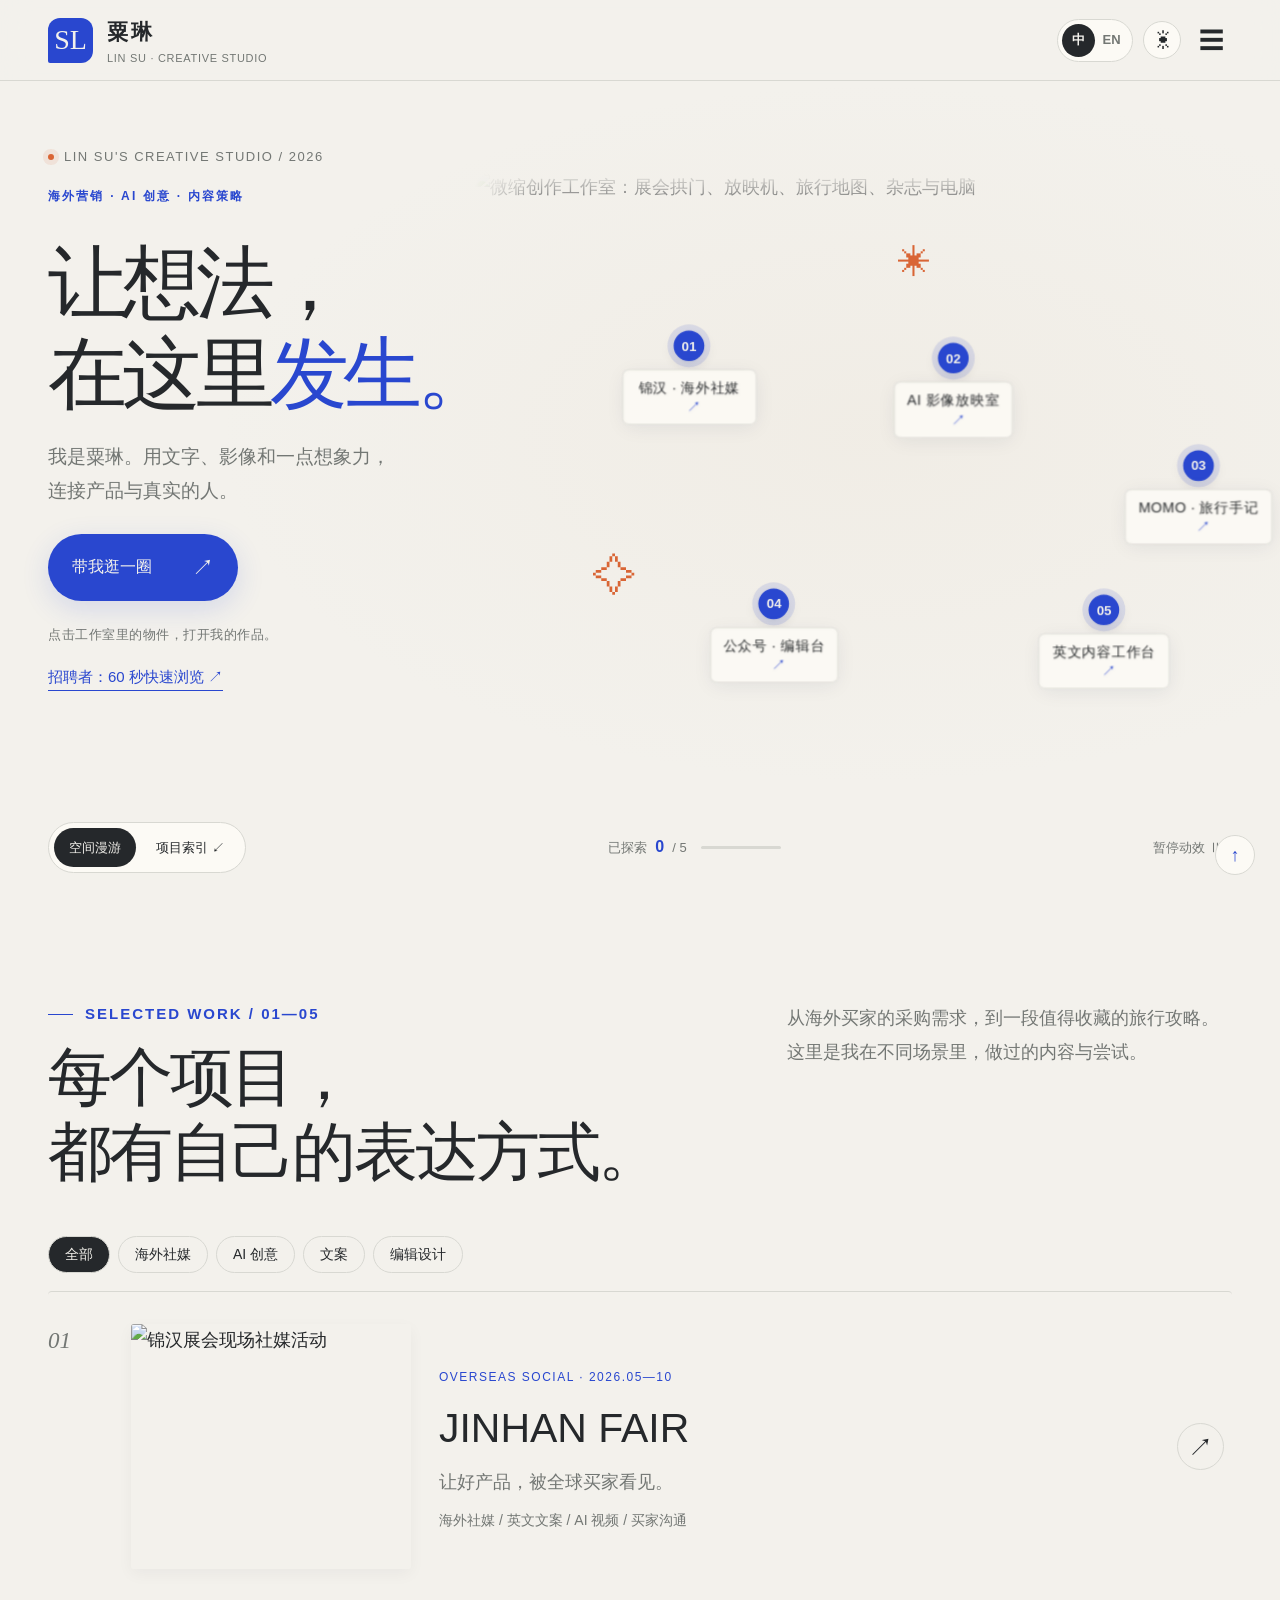
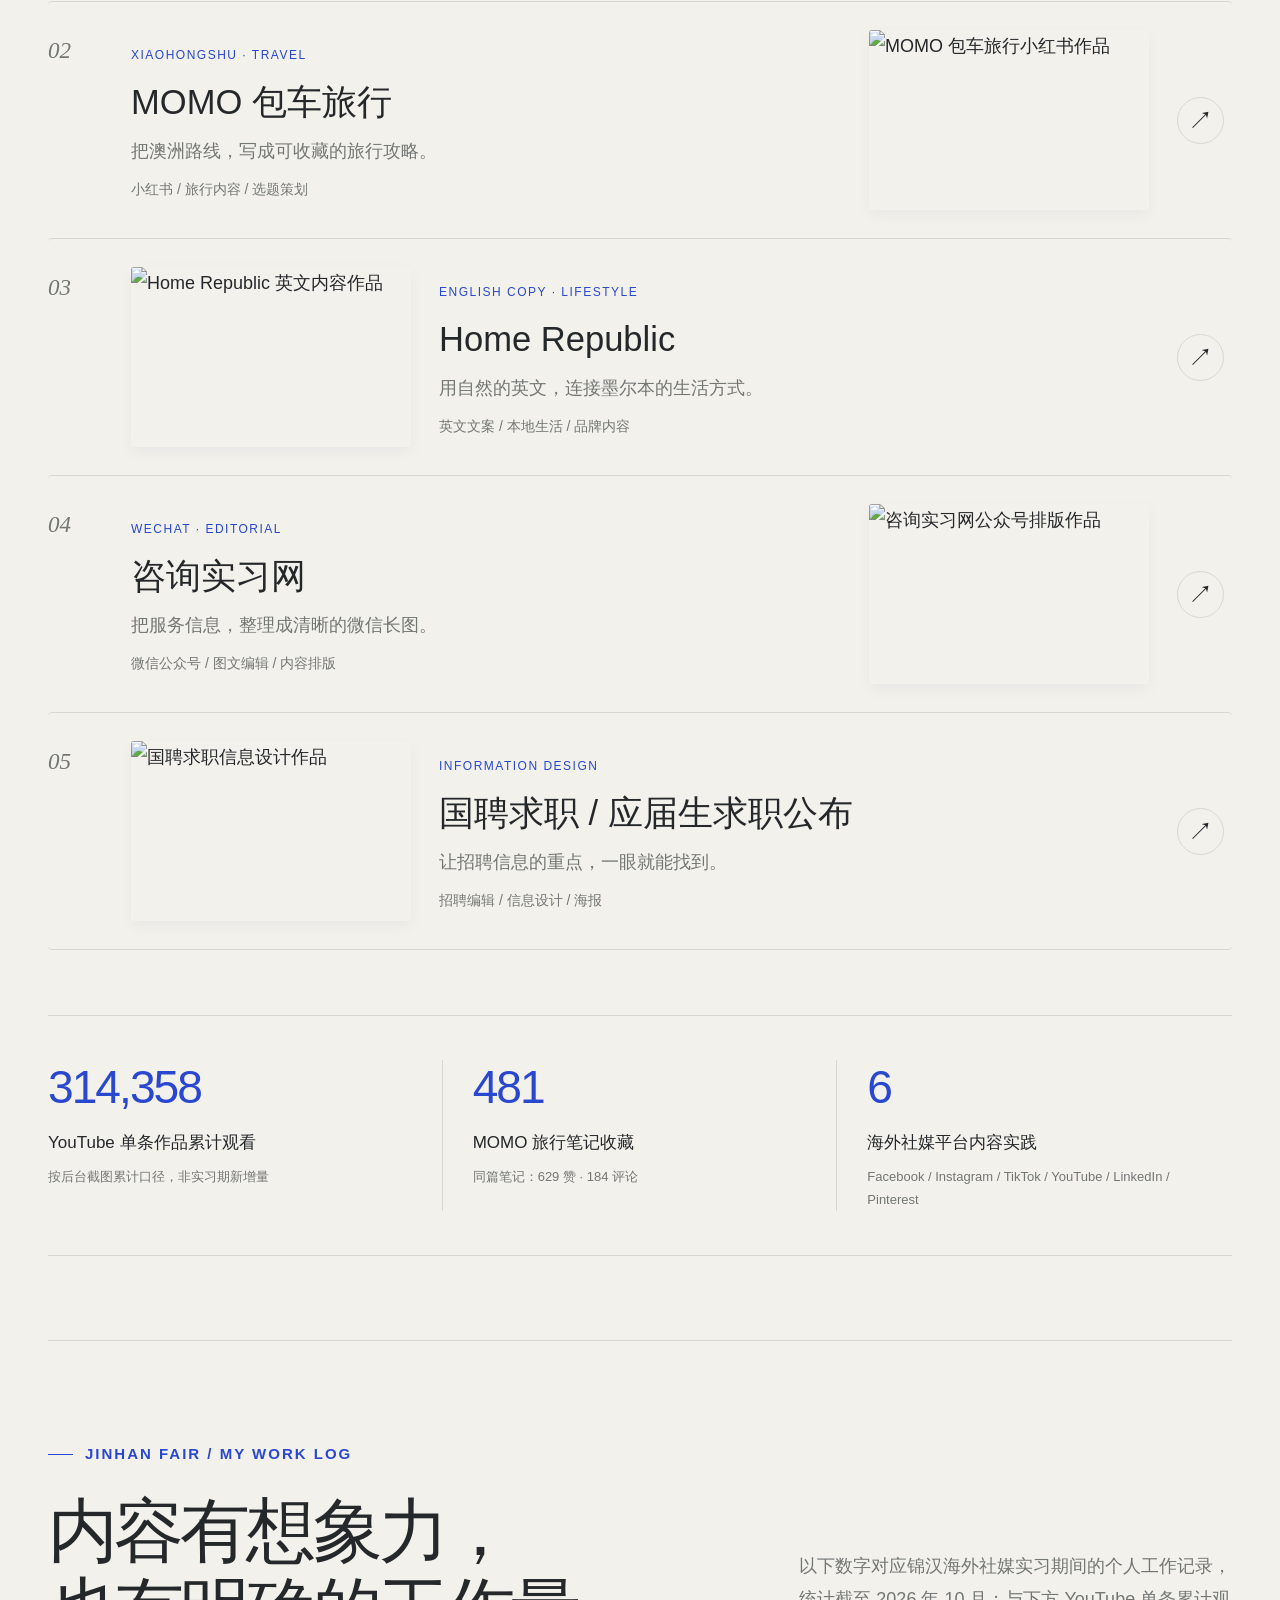
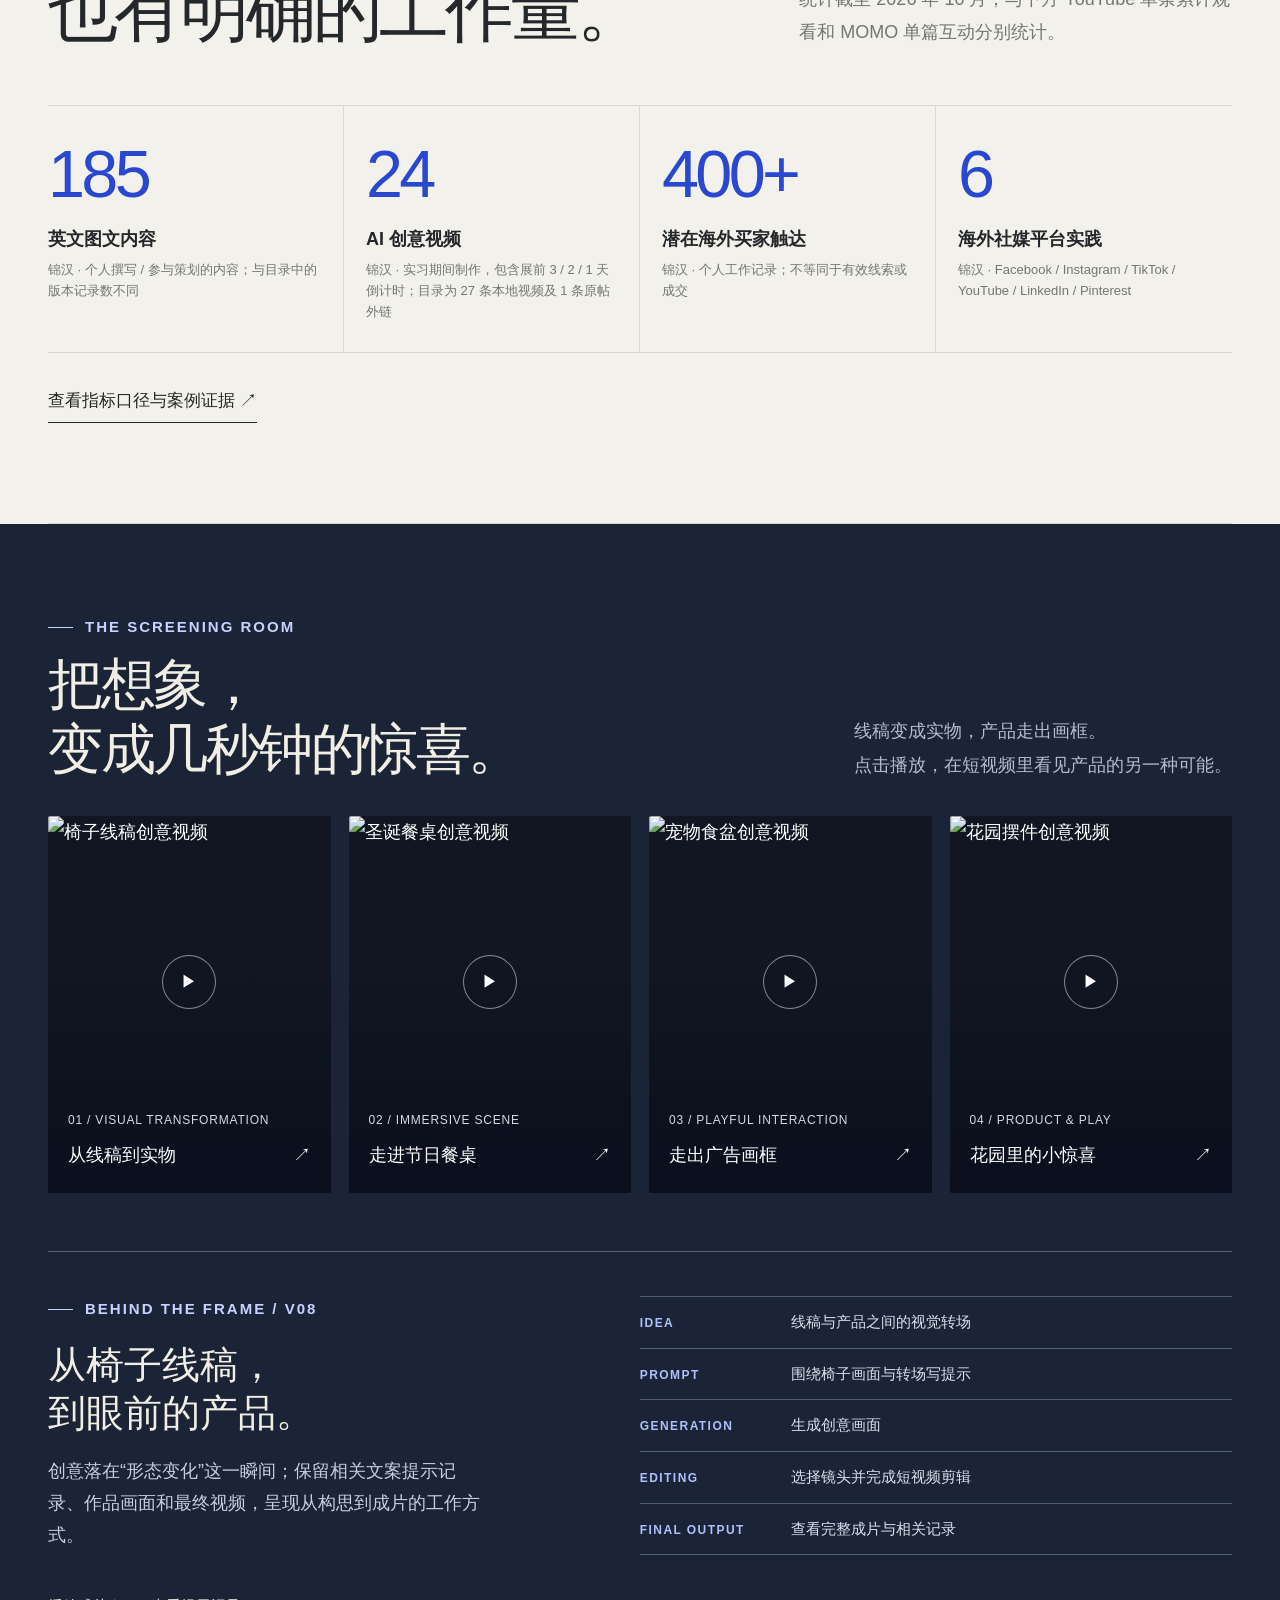
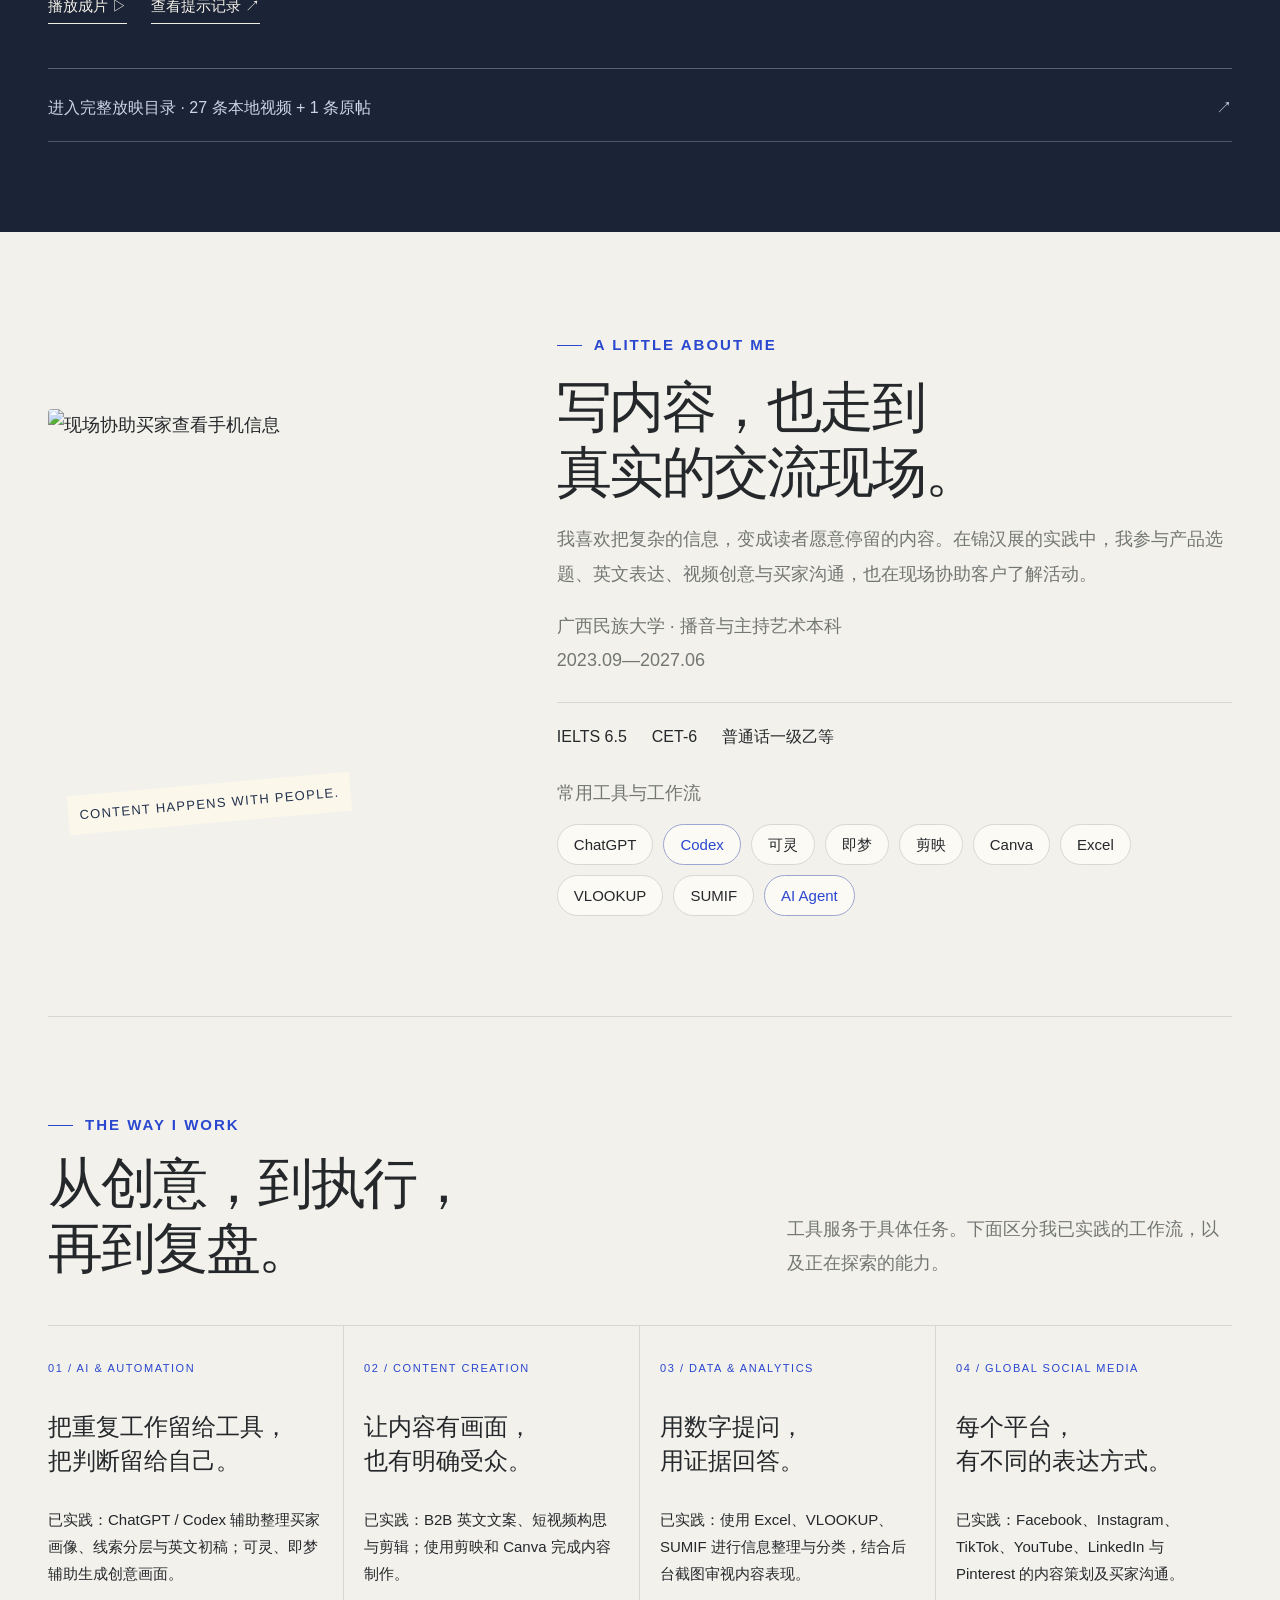
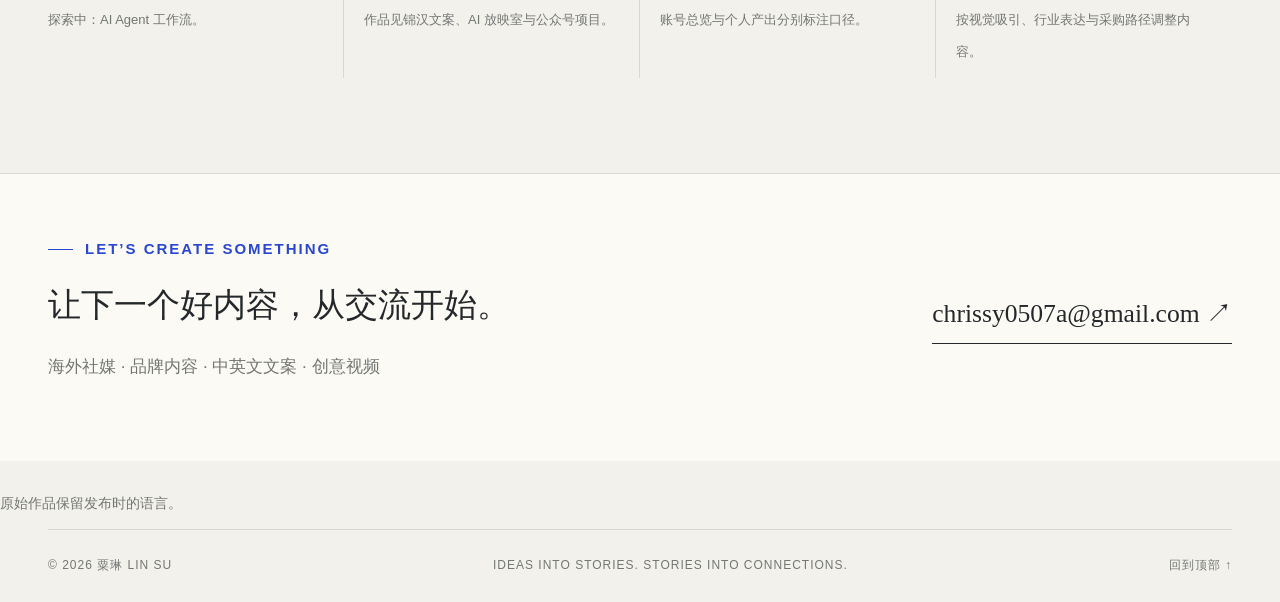
==== index.html @ 9eb9895c "Add files via upload" ====
<!doctype html><html lang="zh-CN"><head><meta charset="utf-8"><meta name="viewport" content="width=device-width,initial-scale=1"><meta name="theme-color" content="#2947cf"><meta name="description" content="粟琳的个人作品集：海外社媒运营、英文文案、AI创意视频、买家沟通与品牌内容。"><title>粟琳的创作工作室 · 粟琳 LIN SU</title><link rel="icon" href="favicon.svg"><script>try{document.documentElement.dataset.theme=localStorage.getItem("lin-studio-theme")||"day"}catch(e){}try{const q=new URLSearchParams(location.search).get("lang");document.documentElement.lang=q?(q==="en"?"en":"zh-CN"):(localStorage.getItem("lin-studio-language")||"zh-CN")}catch(e){}</script><link rel="stylesheet" href="styles.css"><link rel="stylesheet" href="studio.css"><script src="data.js" defer></script><script src="i18n-data.js" defer></script><script src="i18n.js" defer></script><script src="app.js" defer></script><script src="studio.js" defer></script><script src="enhancements.js" defer></script><link rel="stylesheet" href="enhancements.css"><link rel="stylesheet" href="v2.css"><script src="v2.js" defer></script></head><body id="top" class="page-index"><a class="skip-link" href="#main">跳到主要内容</a><header class="nav"><div class="wrap nav-inner"><a class="brand" href="index.html" aria-label="粟琳，返回首页"><span class="monogram">SL</span><span><strong>粟琳</strong><small>LIN SU · CREATIVE STUDIO</small></span></a><nav class="nav-links" id="navigation" aria-label="主要导航"><a href="index.html#work">精选项目</a><a href="jinhan.html">锦汉案例</a><a href="projects.html">更多作品</a><a href="archive.html">作品目录</a><a class="nav-recruiter" href="recruiters.html">HR 快速浏览 ↗</a><a href="recruiters.html#resume">简历 ↓</a><a class="nav-cta" href="index.html#contact">联系 ↗</a></nav><div class="nav-actions"><div class="language-switch" role="group" aria-label="语言选择"><button type="button" data-lang="zh-CN" data-language-control aria-label="中文" aria-pressed="true">中</button><button type="button" data-lang="en" data-language-control aria-label="English" aria-pressed="false">EN</button></div><button class="theme-toggle" type="button" aria-label="切换为夜间工作室" aria-pressed="false"><span aria-hidden="true">☀</span></button><button class="menu-button" type="button" aria-label="打开导航" aria-controls="navigation" aria-expanded="false">☰</button></div></div></header><div class="reading-progress" aria-hidden="true"></div><main id="main"><section class="studio-landing" aria-label="粟琳的内容创作工作室">
  <div class="studio-heading"><p class="studio-kicker"><span class="status-dot"></span> LIN SU'S CREATIVE STUDIO / 2026</p><p class="studio-role">海外营销 · AI 创意 · 内容策略</p><h1>让想法，<br>在这里<span>发生。</span></h1><p class="studio-intro">我是粟琳。用文字、影像和一点想象力，<br>连接产品与真实的人。</p><button class="studio-tour" data-project="jinhan">带我逛一圈 <span aria-hidden="true">↗</span></button><span class="tiny-note">点击工作室里的物件，打开我的作品。</span><a class="hero-recruiter-link" href="recruiters.html">招聘者：60 秒快速浏览 ↗</a></div>
  <div class="studio-atmosphere" aria-hidden="true"><span class="orbit orbit-one"></span><span class="orbit orbit-two"></span><span class="light-grain grain-a"></span><span class="light-grain grain-b"></span><span class="light-grain grain-c"></span></div><div class="scene-perspective"><div class="studio-scene" id="studio-scene"><img class="scene-image scene-day" src="assets/studio/creative-studio.png" alt="微缩创作工作室：展会拱门、放映机、旅行地图、杂志与电脑" fetchpriority="high"><img class="scene-image scene-night" src="assets/studio/creative-studio-night.png" alt="月光下亮起灯光的创作工作室" loading="eager">
    <button class="scene-point point-jinhan" data-project="jinhan" aria-label="探索锦汉海外社媒运营项目"><span class="scene-pin">01</span><span class="scene-label">锦汉 · 海外社媒<small>B2B 内容 / 买家沟通</small> <i>↗</i></span></button>
    <button class="scene-point point-motion" data-project="motion" aria-label="探索 AI 视频作品"><span class="scene-pin">02</span><span class="scene-label">AI 影像放映室<small>AI 创意 / 短视频</small> <i>↗</i></span></button>
    <button class="scene-point point-momo" data-project="momo" aria-label="探索 MOMO 小红书旅行项目"><span class="scene-pin">03</span><span class="scene-label">MOMO · 旅行手记<small>小红书 / 旅行内容</small> <i>↗</i></span></button>
    <button class="scene-point point-editorial" data-project="editorial" aria-label="探索公众号与海报作品"><span class="scene-pin">04</span><span class="scene-label">公众号 · 编辑台<small>公众号 / 信息设计</small> <i>↗</i></span></button>
    <button class="scene-point point-home" data-project="home" aria-label="探索 Home Republic 英文内容"><span class="scene-pin">05</span><span class="scene-label">英文内容工作台<small>英文文案 / 生活方式</small> <i>↗</i></span></button>
    <span class="scene-spark spark-a" aria-hidden="true">✳</span><span class="scene-spark spark-b" aria-hidden="true">✧</span>
  </div></div>
  <div class="studio-bottom"><div class="studio-view"><span class="view-active">空间漫游</span><a href="#work">项目索引 ↙</a></div><span class="scene-hint exploration"><span>已探索</span> <b id="explored-count">0</b> / 5 <span class="exploration-meter" aria-hidden="true"></span></span><button class="motion-toggle" aria-pressed="false">暂停动效 Ⅱ</button></div>
</section>
<section class="studio-index wrap section" id="work"><div class="section-head"><div><div class="eyebrow">SELECTED WORK / 01—05</div><h2>每个项目，<br>都有自己的表达方式。</h2></div><p>从海外买家的采购需求，到一段值得收藏的旅行攻略。这里是我在不同场景里，做过的内容与尝试。</p></div>
<div class="work-filters" role="group" aria-label="筛选精选项目">
  <button type="button" data-work-filter="all" aria-pressed="true">全部</button>
  <button type="button" data-work-filter="social">海外社媒</button>
  <button type="button" data-work-filter="creative">AI 创意</button>
  <button type="button" data-work-filter="copywriting">文案</button>
  <button type="button" data-work-filter="editorial">编辑设计</button>
</div><p class="work-filter-status sr-only" aria-live="polite"></p>
  <a class="work-row" data-categories="social creative copywriting" href="jinhan.html"><span class="work-no">01</span><img src="assets/images/field-03.png" alt="锦汉展会现场社媒活动" loading="lazy"><div><span class="work-type">OVERSEAS SOCIAL · 2026.05—10</span><h3>JINHAN FAIR</h3><p>让好产品，被全球买家看见。</p><small>海外社媒 / 英文文案 / AI 视频 / 买家沟通</small></div><span class="work-arrow" aria-hidden="true">↗</span></a>
  <a class="work-row" data-categories="social copywriting" href="projects.html#momo"><span class="work-no">02</span><img src="assets/images/page18_img01.jpeg" alt="MOMO 包车旅行小红书作品" loading="lazy"><div><span class="work-type">XIAOHONGSHU · TRAVEL</span><h3>MOMO 包车旅行</h3><p>把澳洲路线，写成可收藏的旅行攻略。</p><small>小红书 / 旅行内容 / 选题策划</small></div><span class="work-arrow" aria-hidden="true">↗</span></a>
  <a class="work-row" data-categories="social copywriting" href="projects.html#home"><span class="work-no">03</span><img src="assets/images/page20_img01.jpeg" alt="Home Republic 英文内容作品" loading="lazy"><div><span class="work-type">ENGLISH COPY · LIFESTYLE</span><h3>Home Republic</h3><p>用自然的英文，连接墨尔本的生活方式。</p><small>英文文案 / 本地生活 / 品牌内容</small></div><span class="work-arrow" aria-hidden="true">↗</span></a>
  <a class="work-row" data-categories="editorial copywriting" href="projects.html#consult"><span class="work-no">04</span><img src="assets/images/page22_img01.jpeg" alt="咨询实习网公众号排版作品" loading="lazy"><div><span class="work-type">WECHAT · EDITORIAL</span><h3>咨询实习网</h3><p>把服务信息，整理成清晰的微信长图。</p><small>微信公众号 / 图文编辑 / 内容排版</small></div><span class="work-arrow" aria-hidden="true">↗</span></a>
  <a class="work-row" data-categories="editorial" href="projects.html#career"><span class="work-no">05</span><img src="assets/images/page24_img03.jpeg" alt="国聘求职信息设计作品" loading="lazy"><div><span class="work-type">INFORMATION DESIGN</span><h3>国聘求职 / 应届生求职公布</h3><p>让招聘信息的重点，一眼就能找到。</p><small>招聘编辑 / 信息设计 / 海报</small></div><span class="work-arrow" aria-hidden="true">↗</span></a>
  <div class="home-numbers"><div><b>314,358</b><span>YouTube 单条作品累计观看</span><small>按后台截图累计口径，非实习期新增量</small></div><div><b>481</b><span>MOMO 旅行笔记收藏</span><small>同篇笔记：629 赞 · 184 评论</small></div><div><b>6</b><span>海外社媒平台内容实践</span><small>Facebook / Instagram / TikTok / YouTube / LinkedIn / Pinterest</small></div></div>
</section>
<section class="outcomes wrap section" aria-labelledby="outcomes-title">
  <div class="eyebrow">JINHAN FAIR / MY WORK LOG</div>
  <div class="outcomes-heading"><h2 id="outcomes-title">内容有想象力，<br>也有明确的工作量。</h2><p>以下数字对应锦汉海外社媒实习期间的个人工作记录，统计截至 2026 年 10 月；与下方 YouTube 单条累计观看和 MOMO 单篇互动分别统计。</p></div>
  <div class="outcome-list">
    <div><strong data-count="185">185</strong><span>英文图文内容</span><small>锦汉 · 个人撰写 / 参与策划的内容；与目录中的版本记录数不同</small></div>
    <div><strong data-count="24">24</strong><span>AI 创意视频</span><small>锦汉 · 实习期间制作，包含展前 3 / 2 / 1 天倒计时；目录为 27 条本地视频及 1 条原帖外链</small></div>
    <div><strong data-count="400" data-suffix="+">400+</strong><span>潜在海外买家触达</span><small>锦汉 · 个人工作记录；不等同于有效线索或成交</small></div>
    <div><strong data-count="6">6</strong><span>海外社媒平台实践</span><small>锦汉 · Facebook / Instagram / TikTok / YouTube / LinkedIn / Pinterest</small></div>
  </div><a class="text-link" href="jinhan.html#impact">查看指标口径与案例证据 ↗</a>
</section>
<section class="film-room section"><div class="wrap"><div class="section-head"><div><div class="eyebrow">THE SCREENING ROOM</div><h2>把想象，<br>变成几秒钟的惊喜。</h2></div><p>线稿变成实物，产品走出画框。<br>点击播放，在短视频里看见产品的另一种可能。</p></div><div class="film-strip">
  <button class="film-cell" data-video="v08" aria-label="播放：从椅子线稿到产品实物"><img src="assets/posters/v08.jpg" alt="椅子线稿创意视频" loading="lazy"><span class="film-play">▶</span><span class="film-caption"><small>01 / VISUAL TRANSFORMATION</small>从线稿到实物 <i>↗</i></span></button>
  <button class="film-cell" data-video="v06" aria-label="播放：圣诞餐桌沉浸式节日布置"><img src="assets/posters/v06.jpg" alt="圣诞餐桌创意视频" loading="lazy"><span class="film-play">▶</span><span class="film-caption"><small>02 / IMMERSIVE SCENE</small>走进节日餐桌 <i>↗</i></span></button>
  <button class="film-cell" data-video="v09" aria-label="播放：宠物食盆走出广告画框"><img src="assets/posters/v09.jpg" alt="宠物食盆创意视频" loading="lazy"><span class="film-play">▶</span><span class="film-caption"><small>03 / PLAYFUL INTERACTION</small>走出广告画框 <i>↗</i></span></button>
  <button class="film-cell" data-video="v07" aria-label="播放：花园摆件创意"><img src="assets/posters/v07.jpg" alt="花园摆件创意视频" loading="lazy"><span class="film-play">▶</span><span class="film-caption"><small>04 / PRODUCT & PLAY</small>花园里的小惊喜 <i>↗</i></span></button>
  </div><div class="film-process">
  <div><span class="eyebrow">BEHIND THE FRAME / V08</span><h3>从椅子线稿，<br>到眼前的产品。</h3><p>创意落在“形态变化”这一瞬间；保留相关文案提示记录、作品画面和最终视频，呈现从构思到成片的工作方式。</p></div>
  <ol><li><b>IDEA</b><span>线稿与产品之间的视觉转场</span></li><li><b>PROMPT</b><span>围绕椅子画面与转场写提示</span></li><li><b>GENERATION</b><span>生成创意画面</span></li><li><b>EDITING</b><span>选择镜头并完成短视频剪辑</span></li><li><b>FINAL OUTPUT</b><span>查看完整成片与相关记录</span></li></ol>
  <div class="film-process-links"><button type="button" data-video="v08">播放成片 ▷</button><a href="archive.html?tab=prompt">查看提示记录 ↗</a></div>
</div><a class="film-all" href="archive.html?tab=videos">进入完整放映目录 · 27 条本地视频 + 1 条原帖 <span>↗</span></a></div></section>
<section class="section wrap studio-about"><div class="about-grid"><div class="about-photo"><img src="assets/images/field-02.png" alt="现场协助买家查看手机信息" loading="lazy"><span class="photo-note">CONTENT HAPPENS WITH PEOPLE.</span></div><div class="about-copy"><div class="eyebrow">A LITTLE ABOUT ME</div><h2>写内容，也走到<br>真实的交流现场。</h2><p>我喜欢把复杂的信息，变成读者愿意停留的内容。在锦汉展的实践中，我参与产品选题、英文表达、视频创意与买家沟通，也在现场协助客户了解活动。</p><p>广西民族大学 · 播音与主持艺术本科<br>2023.09—2027.06</p><div class="about-meta"><span>IELTS 6.5</span><span>CET-6</span><span>普通话一级乙等</span></div><div class="toolkit"><p class="note">常用工具与工作流</p><div class="tool-chips"><span>ChatGPT</span><span>Codex</span><span>可灵</span><span>即梦</span><span>剪映</span><span>Canva</span><span>Excel</span><span>VLOOKUP</span><span>SUMIF</span><span>AI Agent</span></div></div></div></div></section>
<section class="skills-editorial wrap section" id="skills" aria-labelledby="skills-title">
  <div class="section-head"><div><div class="eyebrow">THE WAY I WORK</div><h2 id="skills-title">从创意，到执行，<br>再到复盘。</h2></div><p>工具服务于具体任务。下面区分我已实践的工作流，以及正在探索的能力。</p></div>
  <div class="skill-modules">
    <article><span>01 / AI & AUTOMATION</span><h3>把重复工作留给工具，<br>把判断留给自己。</h3><p>已实践：ChatGPT / Codex 辅助整理买家画像、线索分层与英文初稿；可灵、即梦辅助生成创意画面。</p><small>探索中：AI Agent 工作流。</small></article>
    <article><span>02 / CONTENT CREATION</span><h3>让内容有画面，<br>也有明确受众。</h3><p>已实践：B2B 英文文案、短视频构思与剪辑；使用剪映和 Canva 完成内容制作。</p><small>作品见锦汉文案、AI 放映室与公众号项目。</small></article>
    <article><span>03 / DATA & ANALYTICS</span><h3>用数字提问，<br>用证据回答。</h3><p>已实践：使用 Excel、VLOOKUP、SUMIF 进行信息整理与分类，结合后台截图审视内容表现。</p><small>账号总览与个人产出分别标注口径。</small></article>
    <article><span>04 / GLOBAL SOCIAL MEDIA</span><h3>每个平台，<br>有不同的表达方式。</h3><p>已实践：Facebook、Instagram、TikTok、YouTube、LinkedIn 与 Pinterest 的内容策划及买家沟通。</p><small>按视觉吸引、行业表达与采购路径调整内容。</small></article>
  </div>
</section>
<dialog class="project-drawer" id="project-drawer" aria-labelledby="drawer-title"><div class="drawer-top"><span id="drawer-number">01 / 05</span><span>INSIDE THE STUDIO</span><button id="close-drawer" aria-label="关闭项目预览">×</button></div><div id="drawer-content"></div><div class="drawer-nav"><button id="previous-project" aria-label="上一个项目">←</button><span>继续探索工作室</span><button id="next-project" aria-label="下一个项目">→</button></div></dialog>
</main><section class="contact" id="contact"><div class="wrap contact-inner"><div><div class="eyebrow">LET’S CREATE SOMETHING</div><h2>让下一个好内容，从交流开始。</h2><p>海外社媒 · 品牌内容 · 中英文文案 · 创意视频</p></div><a class="mail" href="mailto:chrissy0507a@gmail.com">chrissy0507a@gmail.com ↗</a></div></section><p class="wrap original-note note">原始作品保留发布时的语言。</p><footer class="wrap footer"><span>© 2026 粟琳 LIN SU</span><span>IDEAS INTO STORIES. STORIES INTO CONNECTIONS.</span><a href="#top">回到顶部 ↑</a></footer><a class="back-top" href="#top" aria-label="回到顶部">↑</a><dialog class="modal" id="media-modal" aria-labelledby="modal-title"><div class="modal-top"><span id="modal-title"></span><button class="close-modal" id="close-modal" aria-label="关闭预览">×</button></div><div class="modal-body" id="modal-body"></div><div class="modal-foot" id="modal-foot"></div></dialog></body></html>
---- styles.css ----
@charset "UTF-8";
:root{--paper:#f4f2e9;--cream:#faf9f3;--ink:#163d34;--muted:#68756d;--line:#cdd3c5;--lime:#d4df9d;--sans:Arial,"PingFang SC","Microsoft YaHei",sans-serif;--serif:Georgia,"Songti SC","SimSun",serif}*{box-sizing:border-box}html{scroll-behavior:smooth;scroll-padding-top:100px}body{margin:0;background:var(--paper);color:var(--ink);font:19px/1.75 var(--sans);-webkit-font-smoothing:antialiased}a{color:inherit;text-decoration:none}button,input,select{font:inherit}button{cursor:pointer;color:inherit}img,video{display:block;max-width:100%}img{height:auto}a:focus-visible,button:focus-visible,input:focus-visible,select:focus-visible{outline:3px solid #b77d32;outline-offset:4px}::selection{background:var(--lime)}.wrap{width:min(1240px,calc(100% - 96px));margin:auto}.skip-link{position:fixed;top:-70px;left:20px;z-index:100;background:var(--ink);color:white;padding:10px}.skip-link:focus{top:8px}.sr-only{position:absolute;width:1px;height:1px;overflow:hidden;clip:rect(0,0,0,0)}
.nav{position:sticky;top:0;z-index:30;background:#f4f2e9f5;backdrop-filter:blur(15px);border-bottom:1px solid var(--line)}.nav-inner{height:84px;display:flex;justify-content:space-between;align-items:center;gap:25px}.brand{display:flex;gap:14px;align-items:center}.monogram{font:italic 28px var(--serif);border:1px solid var(--ink);width:45px;height:45px;border-radius:50%;display:grid;place-items:center}.brand strong{font-size:21px;letter-spacing:3px}.brand small{display:block;font:14px/1.6 var(--sans);letter-spacing:2.5px;color:var(--muted)}.nav-links{display:flex;gap:30px;font-size:17px;align-items:center}.nav-links a{position:relative;padding:12px 0}.nav-links a:hover:after,.nav-links a[aria-current=page]:after{content:"";position:absolute;bottom:5px;left:0;right:0;height:2px;background:var(--ink)}.nav-links .nav-cta{border:1px solid var(--ink);border-radius:40px;padding:9px 19px}.menu-button{display:none;background:none;border:0;font-size:25px;padding:8px}.eyebrow{font-size:15px;letter-spacing:2.8px;font-weight:600;text-transform:uppercase;display:flex;align-items:center;gap:12px}.eyebrow:before{content:"";display:inline-block;width:25px;height:1px;background:currentColor}
.hero{padding:72px 0 66px;display:grid;grid-template-columns:1.05fr 1fr;gap:55px;align-items:center}.hero h1{font-size:clamp(44px,4.7vw,72px);line-height:1.22;letter-spacing:-2px;font-weight:500;margin:29px 0 25px}.hero h1 em{font-family:var(--serif);font-weight:400}.hero .intro{font-size:19px;color:var(--muted);max-width:460px;line-height:1.95}.buttons{display:flex;gap:12px;flex-wrap:wrap;margin-top:30px}.button{display:inline-flex;gap:30px;align-items:center;justify-content:space-between;padding:13px 22px;border-radius:40px;border:1px solid var(--ink);font-size:17px;transition:.2s}.button.primary{background:var(--ink);color:var(--cream)}.button:hover{transform:translateY(-2px);background:var(--lime);color:var(--ink)}.hero-art{position:relative;height:540px;isolation:isolate}.hero-art:before{content:"";position:absolute;inset:5px 16px 25px 40px;border:1px solid #aebba1;border-radius:240px 240px 25px 25px;transform:rotate(7deg);z-index:-1}.hero-main{position:absolute;right:12px;top:5px;width:64%;height:465px;border-radius:160px 160px 8px 8px;overflow:hidden;background:#415344;border:0;padding:0}.hero-main img{width:100%;height:100%;object-fit:cover}.hero-small{position:absolute;left:0;bottom:12px;width:47%;height:315px;transform:rotate(-7deg);background:var(--paper);border:0;padding:8px;box-shadow:0 8px 30px #183a3320}.hero-small img{width:100%;height:100%;object-fit:cover}.hero-caption{position:absolute;right:13px;bottom:12px;text-align:right;font-size:14px;letter-spacing:1.8px;line-height:1.6}.play-circle{position:absolute;inset:0;display:grid;place-items:center}.play-circle span{display:grid;place-items:center;width:52px;height:52px;border-radius:50%;border:1px solid #ffffffcc;background:#183a3338;color:#fff;backdrop-filter:blur(4px);font-size:19px}.circle-note{position:absolute;top:45px;left:0;z-index:3;background:var(--lime);border:5px solid var(--paper);border-radius:50%;width:102px;height:102px;display:grid;place-items:center;text-align:center;font:italic 21px/1.3 var(--serif);transform:rotate(-14deg)}.skill-line{border-block:1px solid var(--line);display:flex;justify-content:space-between;gap:24px;padding:21px 0;color:#56685d;font-size:15px;letter-spacing:1.6px}.skill-line b{font-weight:400;color:#8b9b83}
.section{padding:84px 0}.section-head{display:flex;justify-content:space-between;align-items:end;gap:30px;margin-bottom:34px}.section-head h2{font-size:clamp(28px,3vw,42px);line-height:1.35;font-weight:500;letter-spacing:-1px;margin:12px 0 0}.section-head p{max-width:445px;font-size:18px;line-height:1.9;color:var(--muted);margin:0}.text-link{border:0;border-bottom:1px solid currentColor;background:transparent;font-size:17px;padding:5px 0;display:inline-flex;gap:20px;align-items:center}.project-feature{display:grid;grid-template-columns:1.15fr 1fr;background:var(--ink);color:var(--cream);min-height:480px;overflow:hidden;border-radius:8px}.project-feature .image-wrap{overflow:hidden;position:relative;min-height:430px}.project-feature .image-wrap img{width:100%;height:100%;object-fit:cover}.project-copy{padding:55px 48px;display:flex;flex-direction:column;justify-content:center}.project-copy h3{font-size:44px;font-weight:400;line-height:1.25;margin:20px 0}.project-copy p{font-size:18px;color:#cbd5c9;margin:0 0 22px;line-height:1.9}.project-copy .button{color:var(--cream);border-color:#6f8e7c;align-self:start}.pills{display:flex;gap:8px;flex-wrap:wrap}.pill{font-size:14px;border:1px solid #a6b2a266;border-radius:30px;padding:5px 12px}.project-grid{display:grid;grid-template-columns:repeat(2,1fr);gap:38px 30px;margin-top:38px}.project-card .project-cover{height:320px;overflow:hidden;background:#e3e9db;border-radius:5px;position:relative;display:block}.project-cover img{width:100%;height:100%;object-fit:cover;object-position:top;transition:transform .5s}.project-card:hover .project-cover img{transform:scale(1.035)}.project-card h3{font-size:26px;font-weight:500;margin:18px 0 8px}.project-card p{font-size:17px;color:var(--muted);margin:0}.card-line{display:flex;justify-content:space-between;align-items:center}.arrow{width:36px;height:36px;border:1px solid var(--line);border-radius:50%;display:grid;place-items:center;font-size:22px;flex-shrink:0}.home-numbers{display:grid;grid-template-columns:repeat(3,1fr);border-block:1px solid var(--line);padding:44px 0;margin:18px 0 0}.home-numbers>div{padding:0 30px;border-right:1px solid var(--line)}.home-numbers>div:first-child{padding-left:0}.home-numbers>div:last-child{border:0}.home-numbers b{display:block;font:52.8px/1.2 var(--serif);font-weight:400}.home-numbers span{display:block;font-size:17px;margin-top:12px}.home-numbers small{display:block;color:var(--muted);font-size:15px;margin-top:7px}
.dark{background:var(--ink);color:var(--cream)}.dark .section-head p,.dark .muted{color:#c3cfc1}.dark .eyebrow{color:var(--lime)}.video-grid{display:grid;grid-template-columns:repeat(4,minmax(0,1fr));gap:24px}.video-card{min-width:0}.video-cover{position:relative;display:block;border:0;padding:0;width:100%;height:auto;aspect-ratio:3/4;background:#dbe3d4;overflow:hidden;border-radius:5px}.video-cover img{width:100%;height:100%;object-fit:cover;transition:.4s}.video-cover:hover img{transform:scale(1.045)}.duration{position:absolute;right:11px;bottom:11px;color:white;background:#163d34cc;padding:2px 8px;font-size:14px;border-radius:5px}.video-card h3{font-size:18px;line-height:1.6;font-weight:500;margin:15px 0 5px}.video-card p{font-size:15px;color:var(--muted);line-height:1.6;margin:0}.dark .video-card p{color:#bccbb7}.dark .button{color:var(--cream);border-color:#78917e}.dark .button:hover{color:var(--ink)}.dark .text-link{color:var(--lime)}.motion-insight{display:grid;grid-template-columns:1fr 1fr;gap:65px;margin-top:55px;padding-top:35px;border-top:1px solid #547065}.motion-insight h3{font-size:29px;font-weight:400}.motion-insight p{font-size:17px;line-height:1.9;color:#c3cfc1}.motion-number{font:59.4px/1.4 var(--serif);display:block;margin-top:18px}.dark .proof-row button{color:var(--cream);border-color:#6b8576}.dark .proof-row button:hover{color:var(--ink)}
.about-grid{display:grid;grid-template-columns:.65fr 1fr;gap:70px;align-items:center}.about-photo{height:370px;border-radius:4px;overflow:hidden}.about-photo img{width:100%;height:100%;object-fit:cover;object-position:center}.about-copy h2{font-size:37.4px;font-weight:500;line-height:1.4;margin:16px 0}.about-copy p{font-size:18px;color:var(--muted)}.about-meta{display:flex;gap:25px;margin-top:25px;font-size:16px;border-top:1px solid var(--line);padding-top:20px}.contact{padding:62px 0;border-top:1px solid var(--line)}.contact-inner{display:flex;justify-content:space-between;align-items:center;gap:30px}.contact h2{font-size:33px;font-weight:400;margin:0}.contact p{color:var(--muted);font-size:17px}.mail{font-family:var(--serif);font-size:clamp(18px,2vw,28px);border-bottom:1px solid var(--ink);padding-bottom:6px}.footer{padding:25px 0;border-top:1px solid var(--line);font-size:14px;letter-spacing:1px;color:var(--muted);display:flex;justify-content:space-between;gap:20px}
.page-hero{padding:62px 0 42px}.breadcrumbs{font-size:15px;color:var(--muted);margin-bottom:28px;display:flex;gap:12px}.page-hero h1{font-size:clamp(38px,4.4vw,66px);font-weight:500;letter-spacing:-1.5px;line-height:1.2;margin:20px 0}.lead{font-size:19px;line-height:1.9;color:var(--muted);max-width:720px}.meta{display:flex;gap:36px;font-size:16px;margin:25px 0}.meta span{color:var(--muted)}.subnav{display:flex;gap:26px;flex-wrap:wrap;padding:20px 0;border-block:1px solid var(--line);font-size:16px}.subnav a:hover{color:#70904b}.project-banner{display:grid;grid-template-columns:1.3fr 1fr;gap:24px;margin-top:35px;align-items:stretch}.project-banner img{width:100%;height:365px;object-fit:cover;border-radius:6px}.banner-note{background:var(--ink);color:var(--cream);padding:40px;border-radius:6px}.banner-note h2{font-size:30.8px;font-weight:400;line-height:1.5;margin:15px 0}.banner-note p{font-size:17px;color:#c3d1c0}.numbers{display:grid;grid-template-columns:repeat(4,1fr);border-block:1px solid var(--line);margin:28px 0}.number{padding:28px 22px;border-right:1px solid var(--line)}.number:first-child{padding-left:0}.number:last-child{border:0}.number strong{font:46.2px/1.2 var(--serif);display:block}.number span{font-size:16px;display:block;margin-top:9px}.number small{font-size:14px;color:var(--muted);display:block;margin-top:8px}.note{font-size:15px;line-height:1.9;color:var(--muted);margin:18px 0 0}.proof-row{display:flex;gap:12px;flex-wrap:wrap;margin-top:22px}.proof-row button{background:none;border:1px solid var(--line);padding:8px 14px;border-radius:30px;font-size:15px}.proof-row button:hover{border-color:var(--ink);background:#e5eadb}.grid-three{display:grid;grid-template-columns:repeat(3,1fr);gap:25px}.step{border-top:1px solid var(--line);padding:20px 0}.step-num{font:italic 29px var(--serif);color:#8a9c77}.step h3{font-size:23px;font-weight:500;margin:15px 0 10px}.step p{font-size:17px;color:var(--muted)}.platforms{display:grid;grid-template-columns:repeat(3,1fr);gap:1px;background:var(--line);border:1px solid var(--line);margin-top:35px}.platform{background:var(--paper);padding:27px}.platform b{font-size:20px;font-weight:500}.platform p{font-size:16px;color:var(--muted)}.platform .text-link{font-size:14px}.content-section{border-bottom:1px solid var(--line)}.compact-head{margin-top:48px;margin-bottom:24px}.compact-head h2{font-size:30px}.split{display:grid;grid-template-columns:1fr 1fr;gap:44px;align-items:start}.spaced{margin-top:32px}.quote-box{padding:28px;background:var(--cream);border:1px solid var(--line);border-radius:5px;font-size:18px;line-height:1.9;white-space:pre-line;margin:0}.quote-label{font:14px var(--sans);letter-spacing:1.3px;color:var(--muted);display:block;margin-bottom:14px}.compare-tabs{display:flex;gap:8px;margin:20px 0}.chip{border:1px solid var(--line);border-radius:25px;background:transparent;padding:9px 16px;font-size:16px}.chip.active,.chip[aria-selected=true],.chip[aria-pressed=true]{background:var(--ink);color:var(--cream);border-color:var(--ink)}.compare-panel[hidden]{display:none}.compare-panel h4{font-size:19px;font-weight:500;margin:14px 0}.copy-compare{display:grid;grid-template-columns:1fr 1fr;gap:25px}.copy-compare pre{font:17px/1.9 var(--sans);white-space:pre-wrap;margin:0}.copy-compare article{padding:28px;background:var(--cream);border:1px solid var(--line);border-radius:5px}.analyze{font-size:16px;color:#6d7b62;border-top:1px solid var(--line);margin:20px 0 0;padding-top:15px}.prompt-flow{display:grid;grid-template-columns:repeat(4,1fr);gap:20px;margin-top:25px}.prompt-flow>div{border-left:2px solid #9db281;padding:2px 20px}.prompt-flow b{font-size:17px;font-weight:500}.prompt-flow p{font-size:16px;color:var(--muted)}
.gallery{display:grid;grid-template-columns:repeat(3,1fr);gap:22px;margin-top:28px}.gallery-button{padding:0;border:0;background:#e5e9df;border-radius:5px;width:100%;overflow:hidden;display:block}.gallery-button img{width:100%;height:235px;object-fit:cover;object-position:top}.gallery-button.contain img{object-fit:contain;background:white}.gallery figcaption{font-size:15px;color:var(--muted);margin-top:10px}.gallery figure{margin:0}.inquiry-spotlight{display:grid;grid-template-columns:1.2fr .8fr;gap:35px;align-items:center;margin-top:30px}.inquiry-spotlight .gallery-button img{height:auto;max-height:500px;object-fit:contain;background:#fff}.inquiry-spotlight h3{font-size:29px;font-weight:500}.inquiry-spotlight p{font-size:17px;color:var(--muted)}.evidence-tag{font-size:14px;color:#617244;padding:4px 10px;border:1px solid #b8c3a8;border-radius:5px;display:inline-block}.mini-list{list-style:none;padding:0;margin:25px 0}.mini-list li{border-bottom:1px solid var(--line);padding:12px 0;font-size:17px}.mini-list b{display:inline-block;margin-right:15px;color:#8a9b74;font-weight:400}.data-table{width:100%;border-collapse:collapse;font-size:16px;margin-top:24px}.data-table th{text-align:left;font-weight:500;color:var(--muted);padding:12px;border-bottom:1px solid var(--ink);font-size:14px}.data-table td{padding:17px 12px;border-bottom:1px solid var(--line)}.data-table td:first-child{min-width:140px}.data-table td:last-child{white-space:nowrap}.data-table button{font-size:15px;padding:0;border:0;border-bottom:1px solid;background:none}.table-scroll{overflow-x:auto}
.other-project{padding:70px 0;border-bottom:1px solid var(--line);scroll-margin-top:90px}.project-top{display:grid;grid-template-columns:.85fr 1.15fr;gap:60px}.other-project h2{font-size:41.8px;font-weight:500;margin:14px 0 22px;line-height:1.3}.other-project p{color:var(--muted);font-size:18px}.editorial-image{max-height:570px;overflow:hidden;background:#e0e8df;border-radius:5px}.editorial-image .gallery-button img{height:auto;max-height:none}.project-points{margin:28px 0}.project-points>div{padding:14px 0;border-top:1px solid var(--line)}.project-points b{font-size:16px;display:block;margin-bottom:4px}.project-points span{font-size:16px;color:var(--muted);display:block}.submetrics{display:flex;gap:35px;margin-top:25px}.submetrics b{font:35.2px var(--serif);display:block}.submetrics small{font-size:15px;color:var(--muted)}.archive-nav{display:flex;gap:10px;flex-wrap:wrap;padding:15px 0 27px;border-bottom:1px solid var(--line)}.archive-toolbar{display:flex;align-items:center;gap:15px;margin:28px 0}.archive-toolbar input{flex:1;min-width:100px;border:1px solid var(--line);border-radius:6px;background:var(--cream);padding:12px 16px;font-size:17px}.archive-toolbar select{border:1px solid var(--line);background:var(--cream);padding:12px;border-radius:6px;font-size:16px}.result-count{font-size:15px;color:var(--muted);white-space:nowrap}.archive-content{min-height:350px;padding-bottom:70px}.copy-list{display:grid;gap:15px}.copy-item{background:var(--cream);border:1px solid var(--line);border-radius:5px}.copy-item summary{padding:21px 25px;cursor:pointer;display:flex;justify-content:space-between;gap:20px;list-style:none}.copy-item summary:after{content:"+";font-size:23px}.copy-item[open] summary:after{content:"−"}.copy-item summary::-webkit-details-marker{display:none}.copy-item summary strong{font-size:18px;font-weight:500;display:block}.copy-item summary small{font-size:14px;color:var(--muted);display:block;letter-spacing:.5px;margin-top:6px}.copy-body{padding:0 25px 25px;white-space:pre-wrap;font:17px/1.9 var(--sans);overflow-wrap:anywhere;max-width:900px}.empty{padding:80px;text-align:center;color:var(--muted)}
.modal{border:0;padding:0;background:var(--cream);color:var(--ink);border-radius:8px;max-width:min(1100px,94vw);width:fit-content;max-height:94vh;overflow:auto;box-shadow:0 20px 100px #0008}.modal::backdrop{background:#0b211de8;backdrop-filter:blur(7px)}.modal-top{position:sticky;top:0;display:flex;align-items:center;justify-content:space-between;gap:30px;padding:16px 22px;background:var(--cream);z-index:5;border-bottom:1px solid var(--line);font-size:16px}.close-modal{border:1px solid var(--line);background:none;border-radius:50%;width:32px;height:32px;font-size:23px;line-height:1}.modal-body{padding:20px;min-width:min(560px,90vw)}.modal-body video{max-height:75vh;max-width:100%;width:auto;margin:auto;background:#111}.modal-body img{max-width:100%;height:auto;margin:auto}.modal-foot{font-size:15px;padding:0 20px 20px;display:flex;gap:15px;justify-content:space-between}.modal-foot a{border-bottom:1px solid var(--ink)}.back-top{position:fixed;right:25px;bottom:25px;background:var(--cream);border:1px solid var(--line);border-radius:50%;width:40px;height:40px;z-index:20;display:grid;place-items:center}.page-end{padding-top:45px;display:flex;justify-content:space-between;gap:25px}
@media(max-width:1000px){.wrap{width:calc(100% - 60px)}.nav-links{gap:18px}.hero{gap:30px}.hero-art{height:470px}.hero-main{height:410px}.hero-small{height:270px}.hero h1{font-size:55px}.project-copy{padding:35px}.project-copy h3{font-size:36.3px}.video-grid{grid-template-columns:repeat(3,1fr)}.banner-note{padding:28px}.numbers .number strong{font-size:37.4px}.about-grid,.project-top{gap:35px}.prompt-flow{grid-template-columns:repeat(2,1fr)}}
@media(max-width:700px){.wrap{width:calc(100% - 36px)}.nav-inner{height:70px}.brand strong{font-size:19px}.brand small{font-size:12px}.monogram{width:39px;height:39px;font-size:25px}.menu-button{display:block}.nav-links{display:none;position:absolute;top:70px;left:0;right:0;background:var(--paper);padding:20px 24px;border-bottom:1px solid var(--line);flex-direction:column;align-items:stretch;gap:6px}.nav-links.open{display:flex}.nav-links .nav-cta{text-align:center;margin-top:8px}.hero{padding:40px 0;grid-template-columns:1fr;gap:25px}.hero h1{font-size:51.7px;letter-spacing:-2px;margin:22px 0}.hero .intro{font-size:18px}.hero .button{font-size:16px;padding:12px 16px;gap:20px}.hero-art{width:min(410px,100%);margin:15px auto 0;height:430px}.hero-main{right:8px;height:380px}.hero-small{height:250px;left:5px}.circle-note{width:85px;height:85px;font-size:19px;top:25px}.hero-caption{font-size:12px;bottom:0}.skill-line{display:grid;grid-template-columns:1fr 1fr;font-size:13px;gap:15px}.skill-line b{display:none}.section{padding:55px 0}.section-head{display:block;margin-bottom:25px}.section-head p{margin-top:18px;font-size:17px}.section-head h2{font-size:34.1px}.project-feature{grid-template-columns:1fr}.project-feature .image-wrap{height:260px;min-height:0}.project-copy{padding:29px}.project-copy h3{font-size:36.3px}.project-grid{gap:30px;grid-template-columns:1fr}.project-card .project-cover{height:290px}.project-card h3{font-size:25px}.home-numbers{padding:25px 0;grid-template-columns:1fr;gap:25px}.home-numbers>div{padding:0 0 20px!important;border-right:0;border-bottom:1px solid var(--line)}.home-numbers>div:last-child{padding-bottom:0!important}.home-numbers b{font-size:45.1px}.video-grid{grid-template-columns:repeat(2,minmax(0,1fr));gap:22px 15px}.video-card h3{font-size:16px}.video-card p{font-size:14px}.video-cover .play-circle span{width:40px;height:40px}.about-grid,.motion-insight{grid-template-columns:1fr;gap:28px}.about-photo{height:300px}.about-copy h2{font-size:31.9px}.about-meta{gap:18px;font-size:15px;flex-wrap:wrap}.contact-inner{display:block}.contact h2{font-size:30.8px}.contact .mail{display:inline-block;margin-top:20px}.footer{font-size:12px;gap:20px;flex-wrap:wrap}.page-hero{padding:35px 0 25px}.page-hero h1{font-size:44px}.lead{font-size:18px}.meta{font-size:15px;flex-wrap:wrap;gap:12px 24px}.subnav{gap:12px 20px;font-size:15px}.project-banner{grid-template-columns:1fr}.project-banner img{height:260px}.banner-note{padding:28px}.banner-note h2{font-size:28px}.numbers{grid-template-columns:repeat(2,1fr)}.number{padding:20px 15px!important;border-bottom:1px solid var(--line)}.number:nth-child(even){border-right:0}.number:nth-child(n+3){border-bottom:0}.numbers .number strong{font-size:38.5px}.number small{font-size:13px}.grid-three{grid-template-columns:1fr;gap:0}.platforms{grid-template-columns:repeat(2,1fr)}.platform{padding:20px}.platform b{font-size:19px}.platform p{font-size:15px}.split,.copy-compare,.inquiry-spotlight{grid-template-columns:1fr;gap:25px}.copy-compare article{padding:20px}.copy-compare pre{font-size:16px}.prompt-flow{grid-template-columns:1fr 1fr;gap:15px}.prompt-flow>div{padding-left:12px}.gallery{grid-template-columns:repeat(2,1fr);gap:22px 14px}.gallery-button img{height:195px}.gallery figcaption{font-size:14px}.other-project{padding:50px 0}.project-top{grid-template-columns:1fr;gap:25px}.other-project h2{font-size:35.2px}.editorial-image{max-height:440px}.submetrics{gap:30px}.archive-nav{gap:8px}.chip{padding:8px 12px;font-size:15px}.archive-toolbar{flex-wrap:wrap;gap:10px}.archive-toolbar input{flex-basis:100%}.archive-toolbar select{flex:1}.result-count{font-size:14px}.copy-item summary{padding:17px}.copy-item summary strong{font-size:16px}.copy-body{padding:0 17px 20px;font-size:16px}.modal{max-width:96vw;max-height:95vh}.modal-top{padding:12px 15px;gap:15px;font-size:15px}.modal-body{padding:10px;min-width:min(340px,94vw)}.modal-body video{max-height:72vh}.modal-foot{padding:0 12px 15px;font-size:14px}.back-top{right:15px;bottom:15px;width:35px;height:35px}.page-end{flex-wrap:wrap}.empty{padding:50px 20px}.motion-number{font-size:48.4px}.compact-head h2{font-size:28px}}
@media(prefers-reduced-motion:reduce){html{scroll-behavior:auto}*,*:before,*:after{transition:none!important;animation:none!important}}
---- studio.css ----
@charset "UTF-8";
:root{--paper:#f3f1ec;--cream:#fcfaf5;--ink:#25282b;--muted:#737774;--line:#d8d8d2;--lime:#e9bc6c;--blue:#2947cf;--orange:#d96535;--scene-bg:#f3f1ec;color-scheme:light}
:root[data-theme=night]{--paper:#161b27;--cream:#212735;--ink:#f1eee5;--muted:#abb2bd;--line:#39404c;--lime:#e6ac63;--blue:#9eafff;--orange:#efaa64;--scene-bg:#161b27;color-scheme:dark}
body{transition:background .65s,color .35s}.nav{background:color-mix(in srgb,var(--paper) 93%,transparent);border-bottom-color:var(--line)}.nav-inner{height:80px}.monogram{border:0;background:var(--blue);color:var(--paper);border-radius:12px 12px 12px 2px;font-style:normal}.brand small{font-size:13px;letter-spacing:1.8px}.nav-links{margin-left:auto;gap:26px}.nav-links .nav-cta{border-color:var(--line)}.nav-actions{display:flex;align-items:center;gap:10px}.theme-toggle{background:var(--cream);border:1px solid var(--line);border-radius:50%;width:38px;height:38px;display:grid;place-items:center;font-size:25px;line-height:1}.theme-toggle:hover{transform:rotate(-15deg);border-color:var(--blue)}.eyebrow{color:var(--blue);letter-spacing:2px}.section-head h2,.about-copy h2{font-weight:500}.button.primary{background:var(--blue);border-color:var(--blue);color:var(--paper)}.button:hover{background:var(--blue);color:var(--paper)}.dark{background:#1b2336;color:#f1eee5}.dark .button{color:#f1eee5}.banner-note{background:#24324e;color:#f1eee5}.gallery-button,.project-cover{background:var(--cream)}.step-num,.analyze{color:var(--muted)}.proof-row button:hover{background:var(--cream)}.subnav a:hover{color:var(--blue)}.contact{background:var(--cream)}.contact .eyebrow{margin-bottom:14px}.modal::backdrop{background:#101624dd}.back-top{color:var(--blue)}
.studio-landing{position:relative;isolation:isolate;min-height:730px;height:calc(100svh - 80px);max-height:1000px;overflow:hidden;background:var(--scene-bg)}.studio-heading{position:relative;z-index:3;width:430px;margin-left:max(48px,calc((100vw - 1280px)/2));padding-top:70px;pointer-events:none}.studio-kicker{font-size:14px;letter-spacing:2px;line-height:1.6;color:var(--muted);display:flex;align-items:center;gap:10px;margin:0}.status-dot{width:6px;height:6px;border-radius:50%;background:var(--orange);box-shadow:0 0 0 5px color-mix(in srgb,var(--orange) 10%,transparent)}.studio-heading h1{font-size:clamp(48px,5vw,78px);font-weight:500;line-height:1.24;letter-spacing:-3px;margin:27px 0 25px}.studio-heading h1 span{color:var(--blue)}.studio-intro{font-size:18px;line-height:2;color:var(--muted)}.studio-tour{pointer-events:auto;display:flex;align-items:center;gap:36px;padding:13px 21px;background:var(--blue);color:var(--paper);border:0;border-radius:50px;font-size:16px;margin:26px 0 16px;box-shadow:0 6px 20px #2947cf15;transition:transform .2s}.studio-tour:hover{transform:translateY(-3px)}.studio-tour span{font-size:22px}.tiny-note{font-size:14px;color:var(--muted);letter-spacing:.5px}.scene-perspective{position:absolute;z-index:1;top:6%;right:-8%;width:min(87vw,1320px);perspective:1300px}.studio-scene{position:relative;width:100%;aspect-ratio:3/2;transform:rotateX(var(--rx,0deg)) rotateY(var(--ry,0deg));transition:transform .4s ease-out;transform-style:preserve-3d}.scene-image{position:absolute;inset:0;width:100%;height:100%;object-fit:contain;pointer-events:none;transition:opacity .9s;mask-image:linear-gradient(to right,transparent,black 7%,black 94%,transparent),linear-gradient(to bottom,transparent,black 8%,black 92%,transparent);mask-composite:intersect}.scene-night{opacity:0}.scene-day{opacity:1}:root[data-theme=night] .scene-night{opacity:1}:root[data-theme=night] .scene-day{opacity:0}.scene-point{position:absolute;transform:translate(-50%,-50%) translateZ(30px);z-index:5;border:0;background:none;display:flex;flex-direction:column;align-items:center;gap:8px;padding:14px;white-space:nowrap}.scene-pin{font-size:14px;font-weight:600;display:grid;place-items:center;width:26px;height:26px;border-radius:50%;background:var(--blue);color:var(--paper);box-shadow:0 0 0 6px color-mix(in srgb,var(--blue) 12%,transparent),0 6px 15px #18244b20;transition:transform .25s;animation:pin-breathe 5s ease-in-out infinite}.scene-label{font-size:15px;letter-spacing:.4px;padding:7px 11px;background:color-mix(in srgb,var(--cream) 92%,transparent);border:1px solid color-mix(in srgb,var(--line) 70%,transparent);border-radius:6px;box-shadow:0 3px 20px #18244b14;backdrop-filter:blur(12px);transition:.25s}.scene-label i{font-style:normal;color:var(--blue);margin-left:10px}.scene-point:hover .scene-pin,.scene-point:focus-visible .scene-pin{transform:translateY(-5px) scale(1.1)}.scene-point:hover .scene-label,.scene-point:focus-visible .scene-label{background:var(--blue);color:var(--paper);transform:translateY(-3px)}.scene-point:hover i{color:inherit}.point-jinhan{left:24%;top:34%}.point-motion{left:52%;top:36%}.point-momo{left:81%;top:53%}.point-editorial{left:33%;top:75%}.point-home{left:68%;top:76%}.scene-spark{position:absolute;pointer-events:none;color:var(--orange);font:33px Georgia;animation:float-spark 8s ease-in-out infinite}.spark-a{left:46%;top:12%}.spark-b{left:13%;top:62%;font-size:44px;animation-delay:-3s}.studio-bottom{position:absolute;z-index:6;left:48px;right:48px;bottom:30px;display:flex;align-items:center;justify-content:space-between;gap:25px}.studio-view{display:flex;gap:5px;align-items:center;border:1px solid var(--line);border-radius:40px;padding:5px;background:var(--cream);font-size:14px}.studio-view>*{padding:8px 15px;border-radius:30px}.view-active{background:var(--ink);color:var(--paper)}.scene-hint{color:var(--muted);font-size:14px;letter-spacing:1px}.motion-toggle{font-size:14px;color:var(--muted);background:transparent;border:0;padding:10px}.motion-toggle:hover{color:var(--blue)}
.studio-index{padding-top:100px}.studio-index .section-head{margin-bottom:45px}.work-row{display:grid;grid-template-columns:55px 240px 1fr 55px;align-items:center;gap:35px;padding:30px 0;border-top:1px solid var(--line);transition:padding .3s}.work-row:last-of-type{border-bottom:1px solid var(--line)}.work-row:hover{padding-left:12px;padding-right:12px}.work-no{font:italic 23px var(--serif);color:var(--muted);align-self:start;padding-top:8px}.work-row img{width:240px;height:155px;object-fit:cover;object-position:top;border-radius:3px;filter:saturate(.85);transition:.35s}.work-row:hover img{filter:saturate(1);transform:rotate(-2deg)}.work-type{font-size:13px;color:var(--blue);letter-spacing:1.5px}.work-row h3{font-size:clamp(22px,2.2vw,30px);font-weight:500;line-height:1.4;margin:9px 0}.work-row p{font-size:17px;color:var(--muted);margin:5px 0}.work-row small{font-size:14px;color:var(--muted)}.work-arrow{width:47px;height:47px;border:1px solid var(--line);border-radius:50%;display:grid;place-items:center;font-size:25px;transition:.3s}.work-row:hover .work-arrow{background:var(--blue);color:var(--paper);border-color:var(--blue);transform:rotate(45deg)}.home-numbers{margin-top:65px}.home-numbers b{color:var(--blue);font-family:var(--sans);font-size:46.2px;letter-spacing:-2px}.film-room{background:#1b2336;color:#f1eee5;padding:90px 0}.film-room .section-head p{color:#b5bdcc}.film-room .eyebrow{color:#c8d1ff}.film-strip{display:grid;grid-template-columns:repeat(4,minmax(0,1fr));gap:18px}.film-cell{position:relative;width:100%;aspect-ratio:3/4;background:#111622;padding:0;border:0;overflow:hidden;border-radius:4px;color:#fff;text-align:left}.film-cell img{width:100%;height:100%;object-fit:cover;transition:transform .6s,filter .4s;filter:saturate(.8)}.film-cell:hover img{transform:scale(1.05);filter:saturate(1)}.film-cell:after{content:"";position:absolute;inset:40% 0 0;background:linear-gradient(transparent,#090d1ccf);pointer-events:none}.film-play{position:absolute;top:44%;left:50%;transform:translate(-50%,-50%);z-index:2;border:1px solid #ffffff80;border-radius:50%;width:46px;height:46px;display:grid;place-items:center;font-size:16px;background:#10152030;backdrop-filter:blur(5px)}.film-caption{position:absolute;bottom:22px;left:20px;right:20px;z-index:2;font-size:18px}.film-caption small{display:block;font-size:12px;letter-spacing:1.2px;margin-bottom:8px;color:#d4d9e4}.film-caption i{font-style:normal;float:right}.film-all{display:flex;justify-content:space-between;font-size:16px;border-bottom:1px solid #4d566b;padding:25px 0 18px;color:#ccd4e9}.film-all:hover{color:#fff}.about-photo{position:relative;border-radius:4px 100px 4px 4px;height:430px}.photo-note{position:absolute;left:20px;bottom:16px;transform:rotate(-5deg);font-size:13px;letter-spacing:1.3px;background:#fbf8eb;color:#24324e;padding:8px 11px}.studio-about{padding-block:100px}
.project-drawer{margin:0 0 0 auto;height:100dvh;max-height:none;max-width:min(520px,100vw);width:520px;border:0;border-left:1px solid var(--line);padding:0;background:var(--paper);color:var(--ink);overflow-y:auto;box-shadow:-30px 0 100px #0d142540}.project-drawer[open]{animation:drawer-in .4s ease-out}.project-drawer::backdrop{background:#0d142560;backdrop-filter:blur(7px)}.drawer-top{position:sticky;top:0;z-index:2;display:flex;align-items:center;justify-content:space-between;padding:20px 28px;background:var(--paper);border-bottom:1px solid var(--line);font-size:13px;letter-spacing:1.5px}.drawer-top button,.drawer-nav button{width:34px;height:34px;border:1px solid var(--line);background:var(--cream);border-radius:50%;font-size:25px;line-height:1}.drawer-image{margin:25px 28px 0;height:240px;background:var(--cream);overflow:hidden;border-radius:3px}.drawer-image img{width:100%;height:100%;object-fit:cover;object-position:top}.drawer-copy{padding:26px 32px}.drawer-copy h2{font-size:36.3px;line-height:1.4;font-weight:500;letter-spacing:-1px;margin:15px 0 20px}.drawer-copy>p:not(.studio-kicker){font-size:17px;line-height:1.95;color:var(--muted)}.drawer-tags{display:flex;gap:8px;flex-wrap:wrap;margin:22px 0}.drawer-tags span{font-size:14px;border:1px solid var(--line);padding:5px 10px;border-radius:20px}.drawer-link{display:flex;justify-content:space-between;align-items:center;background:var(--blue);color:var(--paper);padding:15px 19px;border-radius:30px;font-size:16px;margin-top:22px}.drawer-link span{font-size:23px}.drawer-play{border:1px solid var(--line);background:var(--cream);padding:12px 20px;border-radius:30px;font-size:16px}.drawer-secondary{display:block;margin:20px 0 0;font-size:15px;text-decoration:underline;text-underline-offset:5px}.drawer-nav{display:flex;justify-content:space-between;align-items:center;margin:0 32px;padding:24px 0;border-top:1px solid var(--line);font-size:14px;color:var(--muted)}
@keyframes pin-breathe{0%,100%{box-shadow:0 0 0 6px color-mix(in srgb,var(--blue) 12%,transparent)}50%{box-shadow:0 0 0 10px color-mix(in srgb,var(--blue) 5%,transparent)}}@keyframes float-spark{0%,100%{transform:translateY(0) rotate(0)}50%{transform:translateY(-12px) rotate(20deg)}}@keyframes drawer-in{from{transform:translateX(100%)}to{transform:translateX(0)}}
:root[data-motion=paused] .studio-scene{transform:none!important}:root[data-motion=paused] .scene-pin,:root[data-motion=paused] .scene-spark{animation:none}
@media(min-width:1700px){.scene-perspective{right:0;top:3%}.studio-heading{padding-top:100px}}
@media(max-width:1100px){.nav-links{gap:15px}.nav-inner{gap:14px}.brand small{font-size:12px}.studio-heading{width:350px;margin-left:35px;padding-top:60px}.studio-heading h1{font-size:61.6px}.scene-perspective{width:100vw;right:-16%;top:14%}.studio-intro{font-size:17px}.studio-landing{min-height:730px}.work-row{grid-template-columns:35px 190px 1fr 45px;gap:25px}.work-row img{width:190px;height:140px}.studio-bottom{left:30px;right:30px}.scene-hint{display:none}}
@media(max-width:700px){.nav-inner{height:70px}.nav-links{margin:0;z-index:40}.nav-actions{margin-left:auto;gap:5px}.theme-toggle{width:34px;height:34px}.brand{gap:10px}.brand small{font-size:11px;letter-spacing:1.2px}.nav-links.open{display:flex}.menu-button{display:block}.studio-landing{height:790px;min-height:0;max-height:none}.studio-heading{margin-left:25px;padding-top:38px;width:calc(100% - 50px)}.studio-kicker{font-size:12px;letter-spacing:1.5px}.studio-heading h1{font-size:53.9px;line-height:1.24;letter-spacing:-2px;margin:23px 0 18px}.studio-intro{font-size:16px;line-height:1.9}.studio-tour{font-size:15px;padding:11px 18px;margin:19px 0 13px;gap:35px}.tiny-note{font-size:13px}.scene-perspective{top:360px;width:116vw;max-width:640px;right:auto;left:50%;transform:translateX(-50%)}.scene-point{padding:10px;gap:6px}.scene-pin{width:23px;height:23px;font-size:13px}.scene-label{font-size:12px;padding:6px 8px;letter-spacing:0}.scene-label i{margin-left:4px}.point-jinhan{left:26%;top:32%}.point-motion{left:52%;top:23%}.point-momo{left:77%;top:49%}.point-editorial{left:32%;top:74%}.point-home{left:67%;top:82%}.scene-spark{font-size:25px}.spark-b{font-size:30px}.studio-bottom{left:25px;right:25px;bottom:23px;gap:5px}.studio-view{font-size:13px}.studio-view>*{padding:7px 12px}.motion-toggle{font-size:13px;padding:8px 0 8px 6px}.studio-index{padding-top:65px}.work-row{grid-template-columns:27px 1fr 34px;gap:12px;position:relative;padding:22px 0}.work-row img{grid-column:2/4;width:100%;height:160px;grid-row:1}.work-row>div{grid-column:2;grid-row:2}.work-no{grid-row:1/3;font-size:20px}.work-arrow{grid-column:3;grid-row:2;width:31px;height:31px;font-size:20px;align-self:end}.work-row h3{font-size:25px;margin:8px 0;overflow-wrap:anywhere}.work-row p{font-size:15px}.work-row small{font-size:13px}.work-type{font-size:12px;letter-spacing:1px}.work-row:hover{padding-left:0;padding-right:0}.home-numbers{margin-top:35px}.film-room{padding:60px 0}.film-strip{grid-template-columns:repeat(2,minmax(0,1fr));gap:18px 12px}.film-caption{left:12px;right:12px;bottom:15px;font-size:15px}.film-caption small{font-size:11px;letter-spacing:.5px}.film-play{width:36px;height:36px;font-size:14px}.film-all{font-size:15px}.studio-about{padding-block:65px}.about-photo{height:320px}.drawer-top{padding:16px 21px}.drawer-image{margin:20px 21px 0;height:220px}.drawer-copy{padding:24px}.drawer-copy h2{font-size:33px}.drawer-nav{margin:0 24px}.drawer-copy .studio-kicker{font-size:13px}.project-drawer{width:100vw}}
@media(max-width:380px){.studio-landing{height:750px}.scene-perspective{top:350px}.studio-heading h1{font-size:49.5px}.studio-heading{padding-top:31px}.scene-label{font-size:11.5px}.studio-view>*{padding:7px 10px}}
@media(prefers-reduced-motion:reduce){.studio-scene{transform:none!important}.scene-pin,.scene-spark{animation:none}.project-drawer[open]{animation:none}}
---- enhancements.css ----
/* Type, bilingual navigation and a little life in the studio. All assets are local. */
body{font-size:17px;line-height:1.75}
.wrap{max-width:1280px}
.nav-inner{gap:24px}
.brand small{font-size:11px;letter-spacing:1px}
.nav-links{gap:22px;font-size:15px}
.nav-actions{flex-shrink:0}
.language-switch{display:flex;align-items:center;border:1px solid var(--line);border-radius:30px;padding:4px;background:var(--cream)}
.language-switch button{border:0;border-radius:50%;background:transparent;color:var(--muted);font-size:13px;font-weight:600;width:33px;height:33px;cursor:pointer}
.language-switch button[aria-pressed=true]{background:var(--ink);color:var(--paper)}
.language-switch button:focus-visible{outline:2px solid var(--blue);outline-offset:3px}
.reading-progress{position:fixed;z-index:50;top:0;left:0;width:100%;height:3px;transform-origin:left;transform:scaleX(var(--read,0));background:linear-gradient(90deg,var(--blue),var(--orange));pointer-events:none}
.studio-heading{width:500px;padding-top:70px}
.studio-heading h1{font-size:clamp(62px,5.9vw,88px);line-height:1.18;letter-spacing:-3px}
.studio-kicker{font-size:13px;letter-spacing:1.5px}
.studio-intro{font-size:18px;line-height:1.85;max-width:390px}
.studio-tour{font-size:16px;padding:14px 24px;gap:40px;box-shadow:0 8px 28px #2947cf26}
.tiny-note{font-size:13px}
.studio-landing{min-height:790px}
.scene-perspective{top:12%;right:-7%;width:min(75vw,1260px)}
.scene-label{font-size:14px;padding:8px 12px}
.scene-pin{position:relative;width:30px;height:30px;font-size:13px}
.point-momo{left:78%}
.scene-point.is-visited .scene-pin{background:var(--orange)}
.scene-point.is-visited .scene-pin:after{content:'✓';position:absolute;top:-5px;right:-5px;background:var(--cream);color:var(--orange);border:1px solid var(--orange);width:17px;height:17px;display:grid;place-items:center;border-radius:50%;font-size:11px}
.scene-point:focus-visible{outline:0}
.scene-point:focus-visible .scene-label{outline:3px solid var(--orange);outline-offset:3px}
.scene-point:hover .scene-label{box-shadow:0 5px 26px #2947cf42}
.studio-bottom{bottom:28px}
.studio-view,.motion-toggle,.scene-hint{font-size:13px}
.exploration{display:flex;align-items:center;gap:8px;letter-spacing:0}
.exploration b{font-size:16px;color:var(--blue);font-variant-numeric:tabular-nums}
.exploration-meter{width:80px;height:3px;background:var(--line);position:relative;display:inline-block;margin-left:6px;overflow:hidden;border-radius:3px}
.exploration-meter:after{content:'';position:absolute;inset:0 auto 0 0;width:var(--progress,0%);background:var(--blue);transition:width .6s}
.studio-atmosphere{position:absolute;inset:0;pointer-events:none;z-index:0;overflow:hidden;background:radial-gradient(ellipse at var(--light-x,74%) var(--light-y,44%),#ecbd7e32,transparent 46%);transition:opacity .5s}
.studio-atmosphere:before{content:'';position:absolute;width:44vw;height:44vw;right:-3%;top:5%;border-radius:50%;background:radial-gradient(circle,#6380f02a,transparent 68%);filter:blur(28px)}
.orbit{position:absolute;border:1px solid color-mix(in srgb,var(--blue) 14%,transparent);border-radius:50%;width:700px;height:700px;right:5%;top:10%;transform:rotateX(65deg) rotateZ(-24deg);animation:orbit-drift 24s ease-in-out infinite}
.orbit-two{width:840px;height:840px;top:0%;right:0%;border-style:dashed;opacity:.6;animation-delay:-9s}
.light-grain{position:absolute;width:7px;height:7px;right:22%;top:16%;background:var(--orange);border-radius:50%;box-shadow:0 0 22px 6px #d9653544;animation:grain-drift 11s ease-in-out infinite}
.grain-b{right:53%;top:74%;width:5px;height:5px;animation-delay:-5s;background:var(--blue)}
.grain-c{right:8%;top:69%;width:4px;height:4px;animation-delay:-8s}
:root[data-theme=night] .studio-atmosphere{background:radial-gradient(ellipse at var(--light-x,74%) var(--light-y,44%),#4967e828,transparent 46%)}
:root[data-theme=night] .studio-atmosphere:before{background:radial-gradient(circle,#5674ff28,transparent 68%)}
.work-row{position:relative;border-radius:4px;isolation:isolate}
.work-row:before{content:'';position:absolute;inset:0 -20px;background:linear-gradient(90deg,color-mix(in srgb,var(--blue) 5%,transparent),transparent);z-index:-1;opacity:0;transition:opacity .3s;border-radius:10px}
.work-row:hover:before{opacity:1}
.work-row img{box-shadow:0 5px 16px #1720390b}
.work-row:hover img{transform:rotate(-2deg) scale(1.025);box-shadow:0 14px 28px #17203920}
.work-row p{font-size:17px}.work-row small{font-size:14px}.work-type{font-size:12px}
.section-head p,.about-copy p,.other-project p{font-size:17px;line-height:1.9}
.note{font-size:14px;line-height:1.85}
.number small,.home-numbers small{font-size:13px}
.film-caption{font-size:18px}.film-caption small{font-size:12px;letter-spacing:.8px}
.film-all{font-size:16px}
.film-cell{box-shadow:0 12px 24px #080d1b30;transition:transform .35s,box-shadow .35s}
.film-cell:hover{transform:translateY(-9px);box-shadow:0 22px 40px #080d1b70}
.film-play{width:54px;height:54px;font-size:16px;transition:background .25s,transform .25s}
.film-cell:hover .film-play{background:#d96535c9;transform:translate(-50%,-50%) scale(1.1)}
.toolkit{margin-top:24px}.toolkit .note{margin-bottom:14px}
.tool-chips{display:flex;flex-wrap:wrap;gap:10px}
.tool-chips span{font-size:15px;line-height:1;border:1px solid var(--line);border-radius:24px;background:var(--cream);padding:12px 16px}
.tool-chips span:nth-child(2),.tool-chips span:last-child{color:var(--blue);border-color:color-mix(in srgb,var(--blue) 35%,var(--line))}
.project-drawer{width:580px;max-width:min(580px,100vw)}
.drawer-copy>p:not(.studio-kicker){font-size:17px;line-height:1.85}
.drawer-copy h2{font-size:38px}.drawer-tags span{font-size:14px}
.drawer-top{font-size:12px}.drawer-nav{font-size:14px}
.drawer-link,.drawer-play{font-size:16px}.drawer-secondary{font-size:14px}
.drawer-top button,.drawer-nav button,.close-modal{min-width:40px;min-height:40px}
.original-note{padding-block:12px}
.footer{font-size:12px}
.reveal-ready{opacity:0;transform:translateY(24px);transition:opacity .7s,transform .7s}
.reveal-ready.is-visible{opacity:1;transform:translateY(0)}
html[lang=en] .studio-heading{width:510px}
html[lang=en] .studio-heading h1{font-size:clamp(72px,7.6vw,108px);letter-spacing:-5px;line-height:1.03}
html[lang=en] .studio-intro{max-width:390px;font-size:18px}
html[lang=en] .page-hero h1{max-width:1000px;font-size:clamp(40px,4.5vw,66px)}
html[lang=en] .other-project h2{font-size:38px;letter-spacing:-1px}
html[lang=en] .section-head h2{font-size:clamp(30px,3vw,42px)}
html[lang=en] .nav-links{gap:18px;font-size:14px}
.contact-inner{flex-wrap:wrap}.mail{overflow-wrap:anywhere}
.data-table{min-width:680px}
@keyframes grain-drift{0%,100%{transform:translate(0,0);opacity:.5}50%{transform:translate(-22px,-28px);opacity:1}}
@keyframes orbit-drift{0%,100%{transform:rotateX(65deg) rotateZ(-24deg)}50%{transform:rotateX(68deg) rotateZ(-10deg)}}
@media(max-width:1180px){
 .nav-links{display:none;position:absolute;top:80px;left:0;right:0;background:var(--paper);padding:20px 30px;border-bottom:1px solid var(--line);flex-direction:column;align-items:stretch;gap:10px;margin:0;z-index:40;font-size:17px!important}
 .nav-links.open{display:flex}.nav-links a{padding:8px}.menu-button{display:block}.nav-actions{margin-left:auto}
 .studio-heading{width:440px;margin-left:35px}.studio-heading h1{font-size:68px}
 .studio-intro{max-width:380px}.scene-perspective{width:100vw;right:-18%;top:22%}
 .scene-hint.exploration{display:flex}.work-row{gap:24px}
}
@media(max-width:700px){
 body{font-size:16px}.nav-inner{height:76px;gap:8px}.nav-links{top:76px}
 .brand{gap:8px}.brand strong{font-size:18px}.brand small{font-size:9px;letter-spacing:.4px}.monogram{width:36px;height:40px;font-size:24px}
 .nav-actions{gap:7px}.theme-toggle{width:35px;height:35px}.menu-button{font-size:24px;padding:0;min-width:30px}
 .language-switch{padding:3px}.language-switch button{font-size:12px;width:29px;height:29px}
 .studio-landing{height:910px;min-height:0}.studio-heading,html[lang=en] .studio-heading{width:calc(100% - 48px);margin-left:24px;padding-top:35px}
 .studio-heading h1{font-size:clamp(48px,12.7vw,68px);line-height:1.25;letter-spacing:-2px;margin:24px 0 18px}
 html[lang=en] .studio-heading h1{font-size:clamp(62px,16vw,90px);line-height:1.05;letter-spacing:-3px}
 .studio-kicker{font-size:11px;letter-spacing:1px}.studio-intro,html[lang=en] .studio-intro{font-size:16px;line-height:1.85;max-width:350px}
 .studio-tour{font-size:15px;padding:13px 20px;margin:24px 0 15px}.tiny-note{font-size:12px}
 .scene-perspective{top:435px;left:50%;right:auto;width:116vw;max-width:640px}
 .scene-label{font-size:12px;padding:7px 9px;max-width:155px;white-space:normal;text-align:center;line-height:1.4}
 .scene-point{gap:6px}.scene-pin{width:26px;height:26px;font-size:11px}
 .point-jinhan{left:25%;top:32%}.point-motion{top:23%}.point-momo{left:77%;top:51%}.point-editorial{left:30%;top:76%}.point-home{left:68%;top:83%}
 .studio-bottom{left:24px;right:24px;bottom:24px;flex-wrap:wrap;gap:14px;align-items:center}
 .studio-view{font-size:12px;order:1}.studio-view>*{padding:8px 11px}.motion-toggle{font-size:12px;order:2;margin-left:auto}
 .scene-hint.exploration{width:100%;order:0;font-size:12px;justify-content:center;opacity:.85}
 .orbit{width:400px;height:400px;top:46%;right:-10%}.orbit-two{width:510px;height:510px;top:42%;right:-25%}
 .light-grain{top:50%}.grain-b{top:74%}.grain-c{top:65%}
 .work-row{gap:12px}.work-row h3{font-size:25px;overflow-wrap:normal}.work-row p{font-size:16px}.work-row small{font-size:13px}.work-type{font-size:11px}
 .work-row img{height:185px}.work-row:before{inset:0}.work-arrow{width:34px;height:34px}
 .section-head p,.about-copy p,.other-project p{font-size:16px}.section-head h2{font-size:34px}.about-copy h2{font-size:34px}
 .page-hero h1{font-size:43px}.lead{font-size:17px}.subnav{font-size:14px;gap:15px 22px}
 .video-card h3{font-size:16px}.video-card p{font-size:14px}.film-caption{font-size:15px;left:12px;right:12px}.film-caption small{font-size:10px}
 .film-play{width:44px;height:44px;font-size:13px}.film-all{font-size:14px}
 .note{font-size:13px}.gallery figcaption{font-size:14px}.platform p{font-size:15px}.platform .text-link{font-size:13px}
 .prompt-flow{grid-template-columns:1fr}.prompt-flow b{font-size:17px}.prompt-flow p{font-size:16px}.prompt-flow>div{padding-left:18px}
 .copy-item summary strong{font-size:16px}.copy-item summary small{font-size:13px}.copy-body,.copy-compare pre{font-size:16px}
 .chip{font-size:14px}.archive-toolbar input{font-size:16px}.archive-toolbar select{font-size:15px}.result-count{font-size:14px}
 .tool-chips{gap:8px}.tool-chips span{font-size:14px;padding:11px 14px}.about-meta{font-size:14px;gap:16px}
 .project-drawer{width:100vw}.drawer-image{height:210px}.drawer-copy{padding:24px}.drawer-copy h2{font-size:34px}.drawer-copy>p:not(.studio-kicker){font-size:16px}
 .drawer-copy .studio-kicker{font-size:11px}.drawer-link,.drawer-play{font-size:15px}.drawer-tags span{font-size:13px}.drawer-nav{font-size:13px}
 .modal-top{font-size:14px}.modal-foot{font-size:13px;flex-wrap:wrap}.close-modal{flex-shrink:0}
 .original-note,.footer{font-size:12px}.contact h2{font-size:31px}
 html[lang=en] .scene-label{font-size:12px;max-width:145px}
 html[lang=en] .other-project h2{font-size:34px}
}
@media(max-width:380px){
 .brand small{max-width:90px;white-space:normal;line-height:1.4}.monogram{width:30px}.language-switch button{width:26px}.theme-toggle{width:31px}.nav-actions{gap:3px}.brand strong{font-size:17px}.nav-actions{gap:5px}
 .studio-landing{height:870px}.scene-perspective{top:440px}.studio-view{font-size:11px}.motion-toggle{font-size:11px}
 .studio-heading h1{font-size:46px}.scene-label,html[lang=en] .scene-label{font-size:11px;max-width:130px}
}
:root[data-motion=paused] *, :root[data-motion=paused] *:before, :root[data-motion=paused] *:after{animation:none!important;transition:none!important}
:root[data-motion=paused] .reveal-ready{opacity:1;transform:none}
:root[data-motion=paused] .film-cell:hover,:root[data-motion=paused] .work-row:hover img{transform:none}
@media(prefers-reduced-motion:reduce){.reveal-ready{opacity:1;transform:none}.film-cell:hover,.work-row:hover img{transform:none}}

.drawer-image.motion-still img{object-position:center 60%}
---- v2.css ----
/* V2: editorial hierarchy, factual outcomes, and progressive interaction. */
:root{--v2-orange:#c36b46;--v2-quiet:#e8e3d9}
body{font-size:18px;line-height:1.78}
.nav-links{gap:15px;font-size:14px}
.nav-links .nav-recruiter{color:var(--blue);font-weight:700;white-space:nowrap}
.nav-links a{white-space:nowrap}
.nav-links .nav-cta{padding:8px 15px}
.brand small{letter-spacing:.7px}
.section-head h2,.about-copy h2{font-size:clamp(44px,4.3vw,64px);line-height:1.18;letter-spacing:-.045em}
.section-head p,.about-copy p,.other-project p{font-size:18px}
.page-hero h1{font-size:clamp(58px,6.3vw,92px);line-height:1.08;letter-spacing:-.05em;max-width:1050px}
.page-hero .lead{font-size:21px;max-width:870px}
.studio-landing{background:var(--paper);min-height:760px;overflow:clip}
.studio-heading,html[lang=en] .studio-heading{padding-top:66px;width:min(45vw,600px)}
.studio-heading h1{font-size:clamp(72px,6.2vw,90px);line-height:1.15;letter-spacing:-.065em;margin:30px 0 20px}
html[lang=en] .studio-heading h1{font-size:clamp(76px,6.35vw,92px);line-height:1.08;letter-spacing:-.07em}
.studio-role{font-size:12px;letter-spacing:.18em;color:var(--blue);text-transform:uppercase;margin:18px 0 0;font-weight:700}
.studio-intro{font-size:19px;line-height:1.8}
.hero-recruiter-link{display:block;width:max-content;max-width:100%;color:var(--blue);font-size:15px;border-bottom:1px solid currentColor;margin-top:14px;line-height:1.8}
.studio-atmosphere{background:radial-gradient(ellipse at 68% 43%,#e5d9c72e,transparent 53%)}
.studio-atmosphere:before,.orbit,.light-grain{display:none}
:root[data-theme=night] .studio-atmosphere{background:radial-gradient(ellipse at 68% 43%,#6875a31c,transparent 54%)}
.scene-perspective{width:min(72vw,1250px);right:-9%;top:11%}
.scene-point{cursor:pointer;transition:filter .3s}
.scene-point:hover,.scene-point:focus-visible{filter:drop-shadow(0 12px 16px #242b4055)}
.scene-label{line-height:1.3;display:block;white-space:nowrap}
.scene-label small{display:block;font-size:11px;font-weight:500;letter-spacing:.04em;opacity:0;max-height:0;overflow:hidden;transition:opacity .25s,max-height .25s}
.scene-point:hover .scene-label small,.scene-point:focus-visible .scene-label small{opacity:.86;max-height:30px;margin-top:4px}
.scene-point:hover .scene-pin,.scene-point:focus-visible .scene-pin{transform:translateY(-4px) scale(1.06)}
.studio-index .section-head{align-items:start}
.studio-index .section-head h2{font-size:clamp(48px,5vw,72px)}
.work-filters{display:flex;flex-wrap:wrap;gap:8px;margin:20px 0 18px}
.work-filters button{border:1px solid var(--line);background:transparent;color:var(--ink);padding:8px 16px;border-radius:30px;font-size:14px;line-height:1.4;transition:background .2s,color .2s}
.work-filters button[aria-pressed=true],.work-filters button:hover{background:var(--ink);color:var(--paper)}
.work-row[hidden]{display:none!important}
.work-row{grid-template-columns:55px 280px minmax(0,1fr) 55px;gap:28px;min-height:235px;padding:28px 0}
.work-row img{width:280px;height:180px;transition:transform .35s,filter .35s;object-position:top}
.work-row:first-of-type{min-height:310px;border-top:1px solid var(--line)}
.work-row:first-of-type img{height:245px}
.work-row:first-of-type h3{font-size:clamp(34px,3.2vw,46px)}
.work-row:nth-of-type(even){grid-template-columns:55px minmax(0,1fr) 280px 55px}
.work-row:nth-of-type(even) img{grid-column:3;grid-row:1}
.work-row:nth-of-type(even)>div{grid-column:2;grid-row:1}
.work-row:nth-of-type(even) .work-no{grid-column:1;grid-row:1}
.work-row:nth-of-type(even) .work-arrow{grid-column:4;grid-row:1}
.work-row h3{font-size:clamp(28px,2.7vw,38px)}
.work-row p{font-size:18px}
.work-row small{font-size:14px}
.outcomes{border-top:1px solid var(--line);border-bottom:1px solid var(--line);padding-block:100px}
.outcomes-heading{display:grid;grid-template-columns:1.2fr .8fr;gap:8vw;align-items:end;margin:24px 0 55px}
.outcomes h2,.case-impact h2,.recruiter-summary h2,.resume-section h2{font-size:clamp(48px,5.5vw,76px);line-height:1.12;letter-spacing:-.055em;font-weight:500;margin:0}
.outcomes-heading p{color:var(--muted);font-size:18px;line-height:1.85;margin:0}
.outcome-list{display:grid;grid-template-columns:repeat(4,minmax(0,1fr));gap:0;border-top:1px solid var(--line);border-bottom:1px solid var(--line);margin-bottom:28px}
.outcome-list>div{padding:32px 22px 30px;border-right:1px solid var(--line)}
.outcome-list>div:first-child{padding-left:0}
.outcome-list>div:last-child{border-right:0}
.outcome-list strong{font-size:clamp(52px,5.2vw,78px);font-weight:500;line-height:1.1;letter-spacing:-.055em;color:var(--blue);font-variant-numeric:tabular-nums;display:block}
.outcome-list span{display:block;font-size:18px;font-weight:600;margin:16px 0 8px;line-height:1.4}
.outcome-list small{display:block;color:var(--muted);font-size:13px;line-height:1.6}
.film-process{display:grid;grid-template-columns:1fr 1.15fr;gap:20px 6vw;margin-top:58px;padding:44px 0;border-block:1px solid #586174}
.film-process h3{font-size:clamp(34px,3vw,46px);line-height:1.25;font-weight:500;margin:18px 0}
.film-process p{color:#c7cfde;max-width:440px}
.film-process ol{list-style:none;margin:0;padding:0;border-top:1px solid #566074}
.film-process li{display:grid;grid-template-columns:135px 1fr;gap:16px;padding:12px 0;border-bottom:1px solid #566074;align-items:baseline}
.film-process li b{font-size:12px;letter-spacing:.12em;color:#afc0fc}
.film-process li span{font-size:15px;color:#dbe0ec}
.film-process-links{grid-column:1/-1;display:flex;gap:24px}
.film-process-links>*{color:#f1eee5;border:0;border-bottom:1px solid currentColor;background:none;font-size:15px;padding:4px 0}
.film-room .film-cell{border-radius:2px;box-shadow:none}
.film-room .film-cell:hover{box-shadow:0 14px 32px #080d1b55}
.hover-preview{position:absolute;inset:0;width:100%;height:100%;object-fit:cover;z-index:1;pointer-events:none}
.film-cell .hover-preview{z-index:1}
.film-cell .film-caption,.film-cell .film-play{z-index:3}
.video-cover .hover-preview{z-index:1}
.video-cover .play-circle{z-index:2}

/* Three consecutive pre-fair films, with the last kept as an honest original-post link. */
.countdown-feature{padding:34px 0 50px;border-top:1px solid var(--line);border-bottom:1px solid var(--line)}
.countdown-intro{max-width:780px;margin-bottom:30px}
.countdown-intro h3{font:clamp(32px,4vw,54px)/1.2 var(--serif);margin:12px 0}
.countdown-intro p{max-width:64ch;font-size:clamp(16px,1.5vw,19px);line-height:1.75;color:var(--muted)}
.countdown-feature .video-grid{grid-template-columns:repeat(3,minmax(0,1fr));gap:24px}
.countdown-earlier{margin-top:52px}
.countdown-earlier>.eyebrow{margin-bottom:25px}
a.external-video-cover{color:inherit;text-decoration:none;cursor:pointer}
.external-video-cover .duration{background:#2947cf;color:#fff}
.external-video-cover:focus-visible{outline:3px solid #2947cf;outline-offset:4px}
@media(max-width:700px){.countdown-feature .video-grid{grid-template-columns:repeat(2,minmax(0,1fr));gap:20px 15px}.countdown-intro{margin-bottom:25px}}
@media(max-width:440px){.countdown-feature .video-grid{grid-template-columns:1fr;max-width:370px}}
.skills-editorial{padding-block:95px;border-top:1px solid var(--line)}
.skill-modules{display:grid;grid-template-columns:repeat(4,minmax(0,1fr));border-top:1px solid var(--line);margin-top:45px}
.skill-modules article{padding:24px 20px 12px;border-right:1px solid var(--line);min-width:0}
.skill-modules article:first-child{padding-left:0}
.skill-modules article:last-child{border-right:0}
.skill-modules article>span{font-size:11px;letter-spacing:.14em;color:var(--blue)}
.skill-modules h3{font-size:24px;line-height:1.4;font-weight:500;margin:28px 0}
.skill-modules p{font-size:15px;line-height:1.8;margin:0 0 15px}
.skill-modules small{font-size:13px;line-height:1.7;color:var(--muted)}
.case-chapters{display:flex;flex-wrap:wrap;gap:9px;margin:28px 0 45px}
.evidence-index{border-block:1px solid var(--line);margin-top:14px}
.evidence-index summary{list-style:none;cursor:pointer;padding:14px 0;color:var(--blue);font-size:14px;font-weight:600}
.evidence-index summary::-webkit-details-marker{display:none}
.evidence-index .subnav{margin:0;padding:0 0 16px;border:0}
.evidence-index .subnav a{font-size:14px}
.case-chapters a{border:1px solid var(--line);border-radius:30px;padding:8px 14px;font-size:14px;background:var(--cream)}
.case-chapters a:hover{border-color:var(--blue);color:var(--blue)}
.case-chapters b{font-size:11px;color:var(--blue);margin-right:6px}
.case-chapter-intro{display:grid;grid-template-columns:.33fr 1fr;gap:4vw;border-bottom:1px solid var(--line);scroll-margin-top:105px;padding-block:60px}
.chapter-label{font-size:13px;letter-spacing:.18em;color:var(--blue);font-weight:700;padding-top:13px}
.case-chapter-intro h2{font-size:clamp(36px,4.2vw,60px);line-height:1.22;letter-spacing:-.04em;font-weight:500;margin:0 0 22px}
.case-chapter-intro p{font-size:19px;max-width:760px;color:var(--muted);line-height:1.85}
.case-chapter-intro .text-link{display:inline-block;margin-top:16px}
.case-roles,.case-jump{display:flex;flex-wrap:wrap;gap:10px;margin-top:24px}
.case-roles span,.case-jump a{border:1px solid var(--line);padding:9px 14px;border-radius:30px;font-size:14px;line-height:1.5}
.case-jump a:hover{background:var(--blue);color:var(--paper)}
.case-pull{font:italic clamp(24px,2.5vw,36px)/1.45 var(--serif);color:var(--ink)!important;letter-spacing:-.02em}
.case-impact{scroll-margin-top:100px;padding-block:80px 35px;border-top:1px solid var(--line)}
.case-impact h2{margin:25px 0;max-width:1000px}
.case-impact>p:not(.note){font-size:19px;max-width:790px;color:var(--muted);margin-bottom:40px}
.case-impact .outcome-list{margin-bottom:20px}
.project-conclusion{display:grid;grid-template-columns:1fr auto;gap:35px;border-top:1px solid var(--line);padding-top:30px;margin-top:40px}
.project-conclusion p{max-width:700px;font-size:16px;margin:12px 0 0}
.project-conclusion nav{display:flex;gap:15px;align-items:start;flex-wrap:wrap;font-size:14px}
.project-conclusion nav a{border-bottom:1px solid currentColor}
.other-project:nth-of-type(even) .project-top{grid-template-columns:1.05fr .95fr}
.other-project:nth-of-type(even) .editorial-image{order:-1}
.other-project h2{font-size:clamp(38px,3.8vw,56px)}
.page-recruiters .nav-recruiter{font-weight:700}
.recruiter-page{max-width:1280px}
.recruiter-hero{padding:90px 0 84px;border-bottom:1px solid var(--line);min-height:550px;background:radial-gradient(ellipse at 86% 65%,#ddd7ca60,transparent 52%)}
.recruiter-hero h1{font-size:clamp(60px,8vw,112px);line-height:1.08;letter-spacing:-.065em;font-weight:500;max-width:1150px;margin:34px 0 28px}
.recruiter-hero h1 em{font-style:normal;color:var(--blue)}
.recruiter-hero p{font-size:20px;color:var(--muted)}
.recruiter-actions{display:flex;align-items:center;flex-wrap:wrap;gap:14px;margin-top:36px}
.recruiter-actions .text-link{font-size:15px;margin-left:15px}
.recruiter-summary{display:grid;grid-template-columns:1fr 1.1fr;gap:30px 6vw;padding:85px 0;border-bottom:1px solid var(--line)}
.recruiter-summary .eyebrow{grid-column:1/-1}
.recruiter-summary h2{font-size:clamp(39px,4vw,60px)}
.recruiter-lines p{font-size:19px;border-bottom:1px solid var(--line);padding:14px 0;margin:0}
.recruiter-lines b{color:var(--blue)}
.recruiter-metrics{padding:82px 0 50px;border-bottom:1px solid var(--line)}
.recruiter-metrics .outcome-list{margin-top:28px}
.recruiter-metrics .note{font-size:14px}
.recruiter-metrics .note a{border-bottom:1px solid currentColor}
.recruiter-projects{display:grid;grid-template-columns:1.15fr .9fr .9fr;gap:22px}
.recruiter-projects a{border-top:1px solid var(--line);padding-top:14px;display:block;min-width:0}
.recruiter-projects a>span{font-size:12px;letter-spacing:.12em;color:var(--blue)}
.recruiter-projects img{margin:18px 0;width:100%;height:270px;object-fit:cover;object-position:top;transition:transform .3s}
.recruiter-projects a:hover img{transform:translateY(-5px)}
.recruiter-projects h3{font-size:30px;font-weight:500;margin:12px 0}
.recruiter-projects p{font-size:16px;color:var(--muted);line-height:1.7;min-height:75px}
.recruiter-projects b{font-size:14px;border-bottom:1px solid currentColor}
.capability-lines{display:grid;grid-template-columns:1fr 1fr;gap:0 30px;border-top:1px solid var(--line)}
.capability-lines>div{display:grid;grid-template-columns:175px 1fr;gap:20px;border-bottom:1px solid var(--line);padding:22px 0}
.capability-lines b{color:var(--blue);font-size:12px;letter-spacing:.08em}
.capability-lines p{font-size:16px;line-height:1.7;margin:0}
.recruiter-education{font-size:15px;color:var(--muted);margin-top:28px}
.resume-section{border-top:1px solid var(--line);padding-block:85px 120px;scroll-margin-top:90px}
.resume-section h2{margin:18px 0}
.resume-section p{font-size:18px;color:var(--muted)}
.resume-actions{display:flex;flex-wrap:wrap;gap:12px;margin:27px 0 35px}
.resume-actions button{border:1px solid var(--line);border-radius:35px;padding:12px 20px;font-size:15px;background:var(--v2-quiet);color:var(--muted);cursor:not-allowed}
.interaction-cursor{position:fixed;z-index:90;left:0;top:0;transform:translate(-50%,-50%) scale(.7);padding:9px 13px;border-radius:100px;color:white;background:#23385d;pointer-events:none;opacity:0;white-space:nowrap;font-size:11px;font-weight:700;letter-spacing:.12em;transition:opacity .18s,transform .18s}
.interaction-cursor.is-active{opacity:1;transform:translate(-50%,-50%) scale(1)}
.studio-tour,.recruiter-actions .button,.resume-actions .button.primary{translate:var(--mag-x,0) var(--mag-y,0)}
@view-transition{navigation:auto}
@media(max-width:1320px){.nav-links{display:none;position:absolute;top:80px;left:0;right:0;z-index:40;background:var(--paper);padding:20px 30px;border-bottom:1px solid var(--line);flex-direction:column;align-items:stretch;gap:8px;margin:0;font-size:17px}.nav-links.open{display:flex}.nav-links a{padding:8px}.menu-button{display:block}.nav-actions{margin-left:auto}}
@media(max-width:1000px){.studio-heading{width:460px}.scene-perspective{width:98vw;right:-18%;top:22%}.outcome-list{grid-template-columns:repeat(2,1fr)}.outcome-list>div:nth-child(2){border-right:0}.outcome-list>div:nth-child(-n+2){border-bottom:1px solid var(--line)}.outcome-list>div:nth-child(3){padding-left:0}.skill-modules{grid-template-columns:repeat(2,1fr)}.skill-modules article:nth-child(2){border-right:0}.skill-modules article:nth-child(-n+2){border-bottom:1px solid var(--line)}.skill-modules article:nth-child(3){padding-left:0}.recruiter-projects{grid-template-columns:repeat(3,1fr)}.recruiter-projects img{height:210px}.capability-lines{grid-template-columns:1fr}}
@media(max-width:700px){
 body{font-size:16px}.nav-links{top:76px}
 .studio-landing{height:930px}.studio-heading,html[lang=en] .studio-heading{width:calc(100% - 48px);padding-top:35px;margin-left:24px}
 .studio-heading h1,html[lang=en] .studio-heading h1{font-size:clamp(51px,13.3vw,78px);line-height:1.14;letter-spacing:-.055em;margin:20px 0 12px}
 .studio-kicker{font-size:11px}.studio-role{font-size:10px;letter-spacing:.12em;margin-top:10px}.studio-intro,html[lang=en] .studio-intro{font-size:16px;line-height:1.65}
 .studio-tour{margin:16px 0 9px}.hero-recruiter-link{font-size:13px;margin-top:10px}
 .scene-perspective{top:460px;right:auto;width:116vw}.scene-label small{display:none}
 .studio-bottom{bottom:20px}.studio-index .section-head h2,.section-head h2,.about-copy h2{font-size:clamp(35px,9vw,48px)}
 .work-filters{margin:12px 0 8px;gap:6px}.work-filters button{font-size:12px;padding:7px 11px}
 .work-row,.work-row:nth-of-type(even){grid-template-columns:27px minmax(0,1fr) 34px;gap:12px;min-height:0;padding:22px 0}
 .work-row img,.work-row:nth-of-type(even) img,.work-row:first-of-type img{grid-column:2/4;grid-row:1;width:100%;height:185px}
 .work-row>div,.work-row:nth-of-type(even)>div{grid-column:2;grid-row:2}
 .work-row .work-no,.work-row:nth-of-type(even) .work-no{grid-column:1;grid-row:1/3}
 .work-row .work-arrow,.work-row:nth-of-type(even) .work-arrow{grid-column:3;grid-row:2}
 .work-row:first-of-type{min-height:0}.work-row:first-of-type h3{font-size:30px}.work-row h3{font-size:26px}.work-row p{font-size:16px}
 .outcomes{padding-block:64px}.outcomes-heading{display:block;margin:22px 0 32px}.outcomes h2,.case-impact h2,.recruiter-summary h2,.resume-section h2{font-size:clamp(40px,10vw,54px)}.outcomes-heading p{font-size:16px;margin-top:18px}
 .outcome-list>div{padding:20px 12px}.outcome-list strong{font-size:clamp(43px,12vw,60px)}.outcome-list span{font-size:15px;margin:10px 0 5px}.outcome-list small{font-size:11px}
 .film-process{grid-template-columns:1fr;gap:24px;margin-top:35px;padding:28px 0}.film-process h3{font-size:34px}.film-process p{font-size:16px}.film-process li{grid-template-columns:100px 1fr;gap:10px}.film-process li span{font-size:13px}
 .skills-editorial{padding-block:60px}.skill-modules{grid-template-columns:1fr;margin-top:25px}.skill-modules article,.skill-modules article:nth-child(3){border-right:0;border-bottom:1px solid var(--line);padding:18px 0}.skill-modules h3{font-size:23px;margin:12px 0}.skill-modules p{font-size:15px}
 .case-chapters{gap:6px;margin:20px 0 30px}.case-chapters a{font-size:12px;padding:6px 9px}.case-chapter-intro{grid-template-columns:1fr;gap:12px;padding-block:42px}.case-chapter-intro h2{font-size:35px}.case-chapter-intro p{font-size:16px}.chapter-label{padding:0}.case-impact{padding-block:50px 20px}.case-impact>p:not(.note){font-size:16px}
 .project-conclusion{grid-template-columns:1fr;gap:18px}.project-conclusion nav{justify-content:space-between;font-size:13px}.other-project:nth-of-type(even) .project-top{grid-template-columns:1fr}.other-project:nth-of-type(even) .editorial-image{order:initial}
 .page-hero h1,html[lang=en] .page-hero h1{font-size:clamp(43px,10.5vw,60px)}.page-hero .lead{font-size:17px}
 .recruiter-hero{min-height:0;padding:55px 0}.recruiter-hero h1{font-size:clamp(48px,12.5vw,68px);margin:22px 0;overflow-wrap:anywhere}.recruiter-hero p{font-size:16px}
 .recruiter-actions{gap:10px}.recruiter-actions .button{font-size:14px;padding:10px 14px}.recruiter-actions .text-link{margin:8px 0}
 .recruiter-summary{grid-template-columns:1fr;padding:55px 0;gap:15px}.recruiter-lines p{font-size:16px}.recruiter-metrics{padding:55px 0 30px}
 .recruiter-projects{grid-template-columns:1fr;gap:30px}.recruiter-projects img{height:230px}.recruiter-projects p{min-height:0}.recruiter-projects h3{font-size:27px}
 .capability-lines>div{grid-template-columns:1fr;gap:8px}.capability-lines p{font-size:15px}.recruiter-education{font-size:14px}.resume-section{padding-block:60px 90px}.resume-section p{font-size:16px}
 .interaction-cursor{display:none}
}
@media(max-width:380px){.studio-landing{height:910px}.scene-perspective{top:470px}.studio-heading h1,html[lang=en] .studio-heading h1{font-size:48px}.brand small{max-width:90px}.outcome-list strong{font-size:42px}}
:root[data-motion=paused] .hover-preview{display:none}
@media(prefers-reduced-motion:reduce){@view-transition{navigation:none}.interaction-cursor{display:none}.hover-preview{display:none}.reveal-ready{opacity:1;transform:none}.recruiter-projects a:hover img{transform:none}}
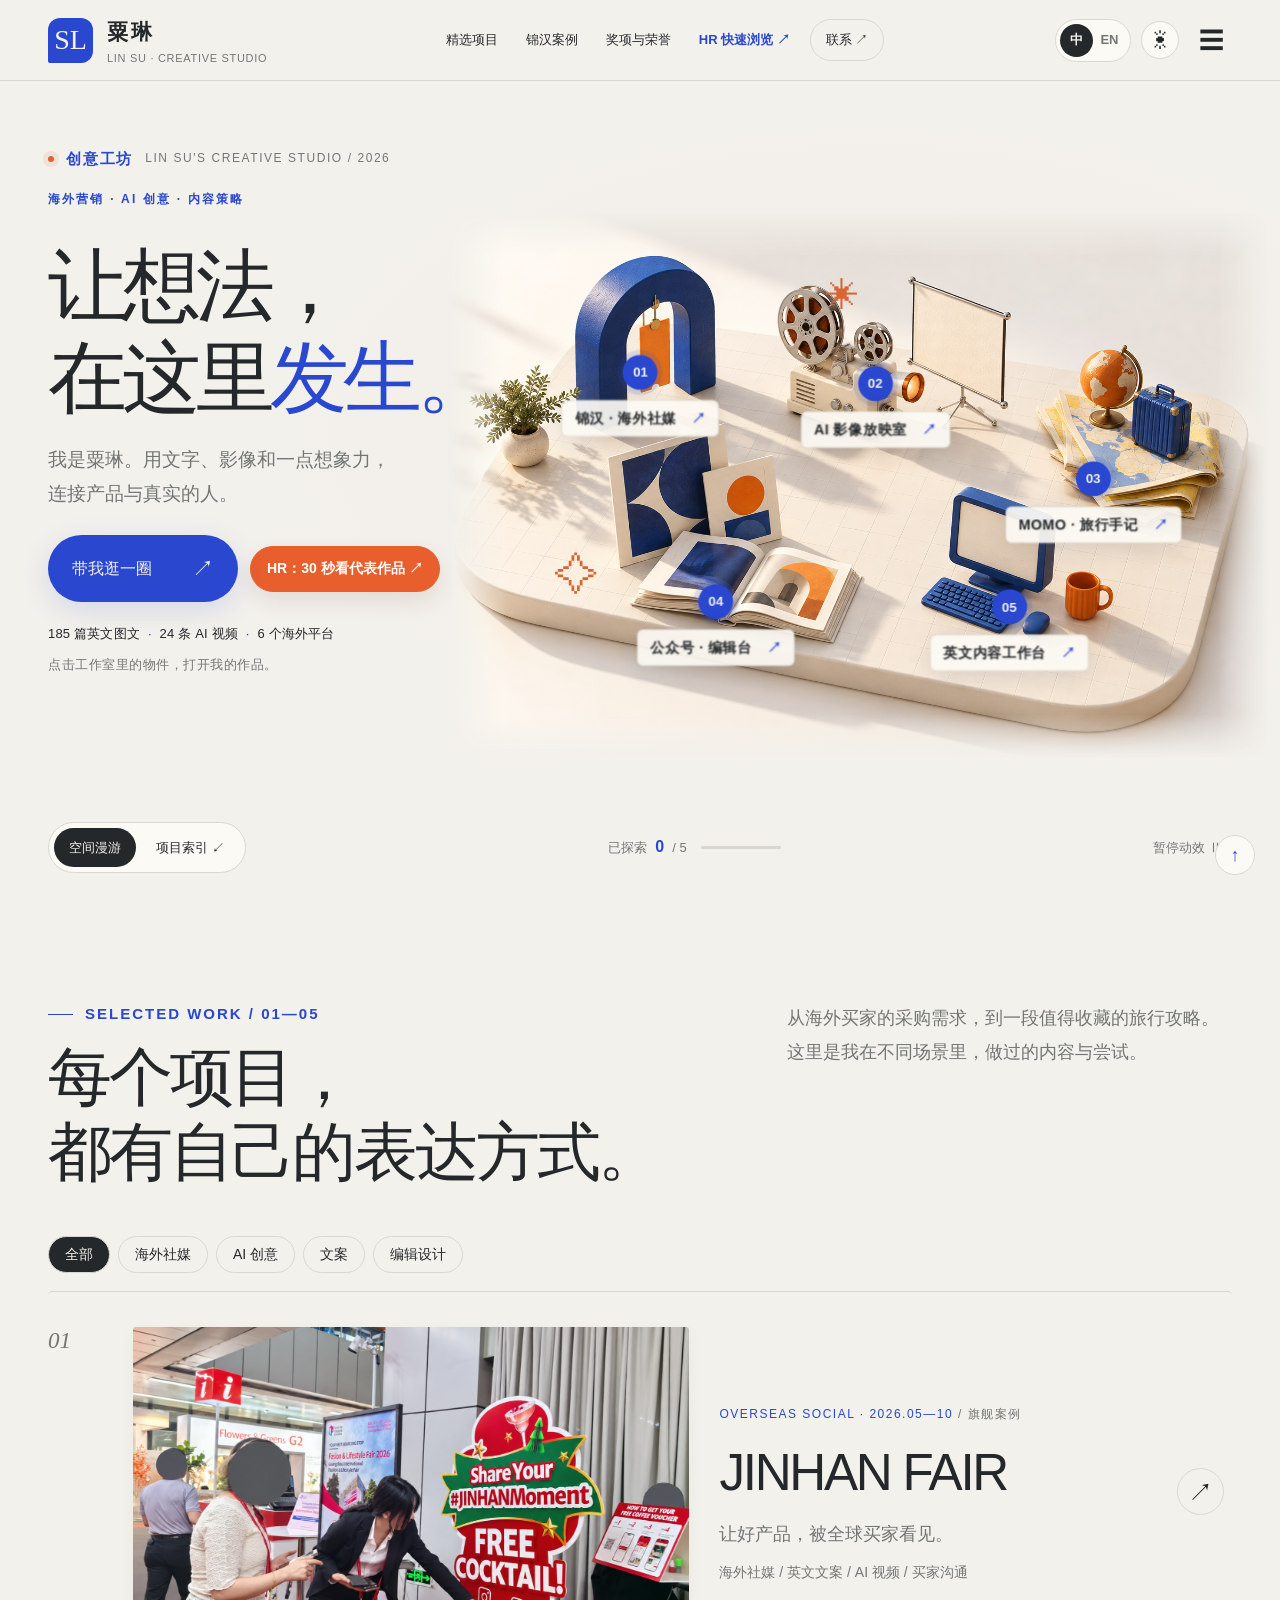
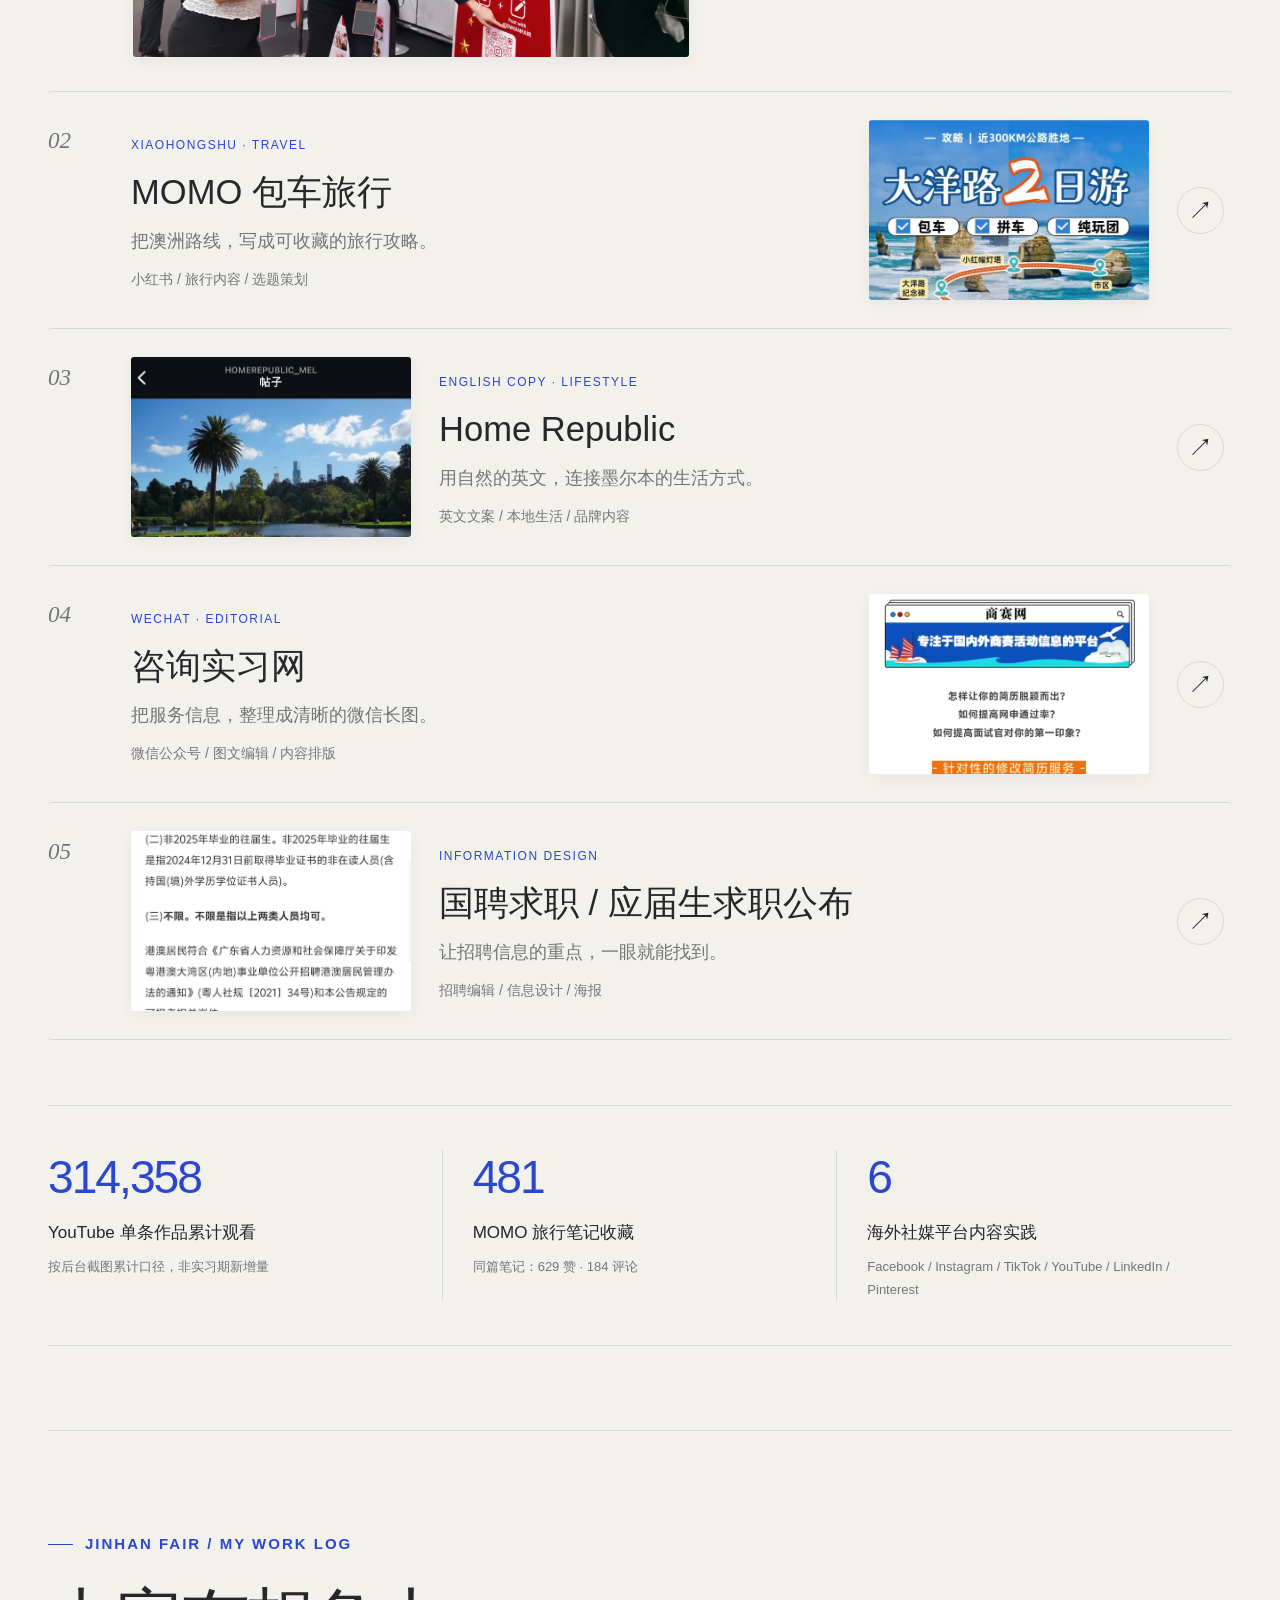
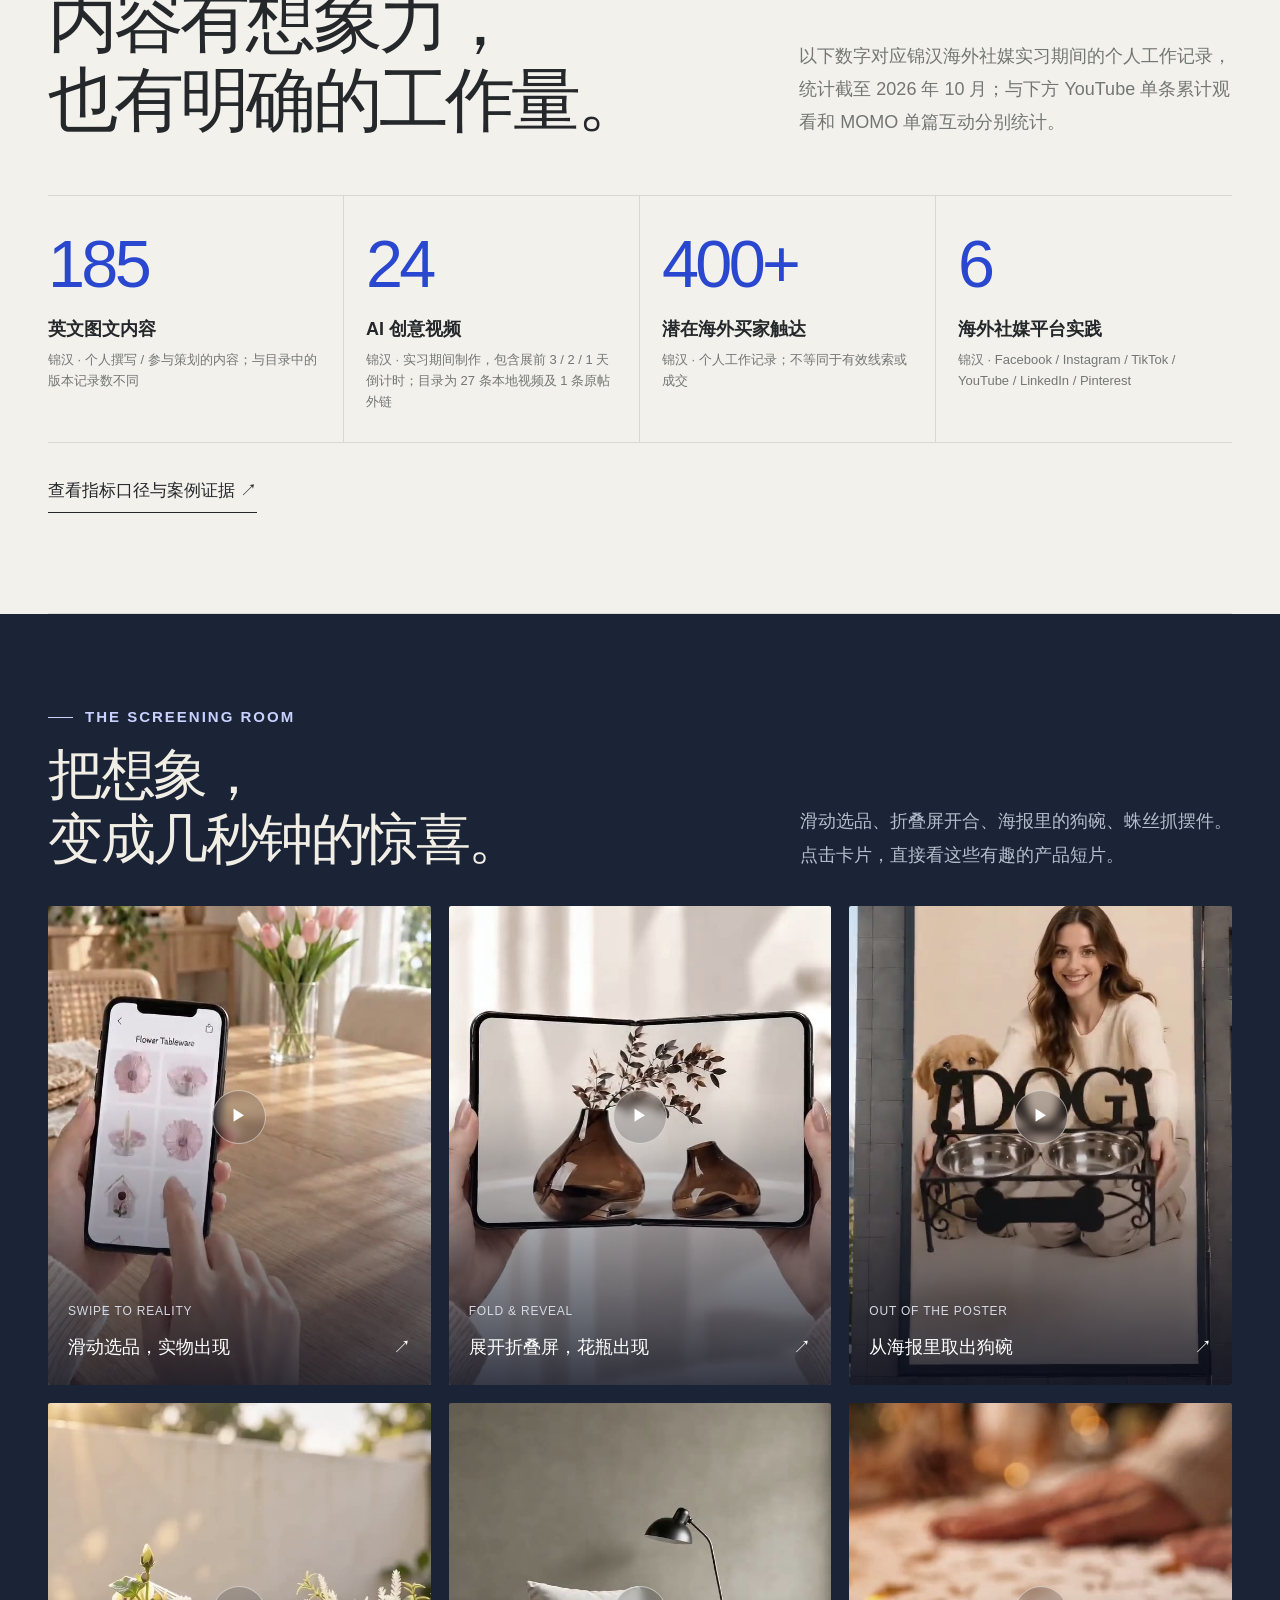
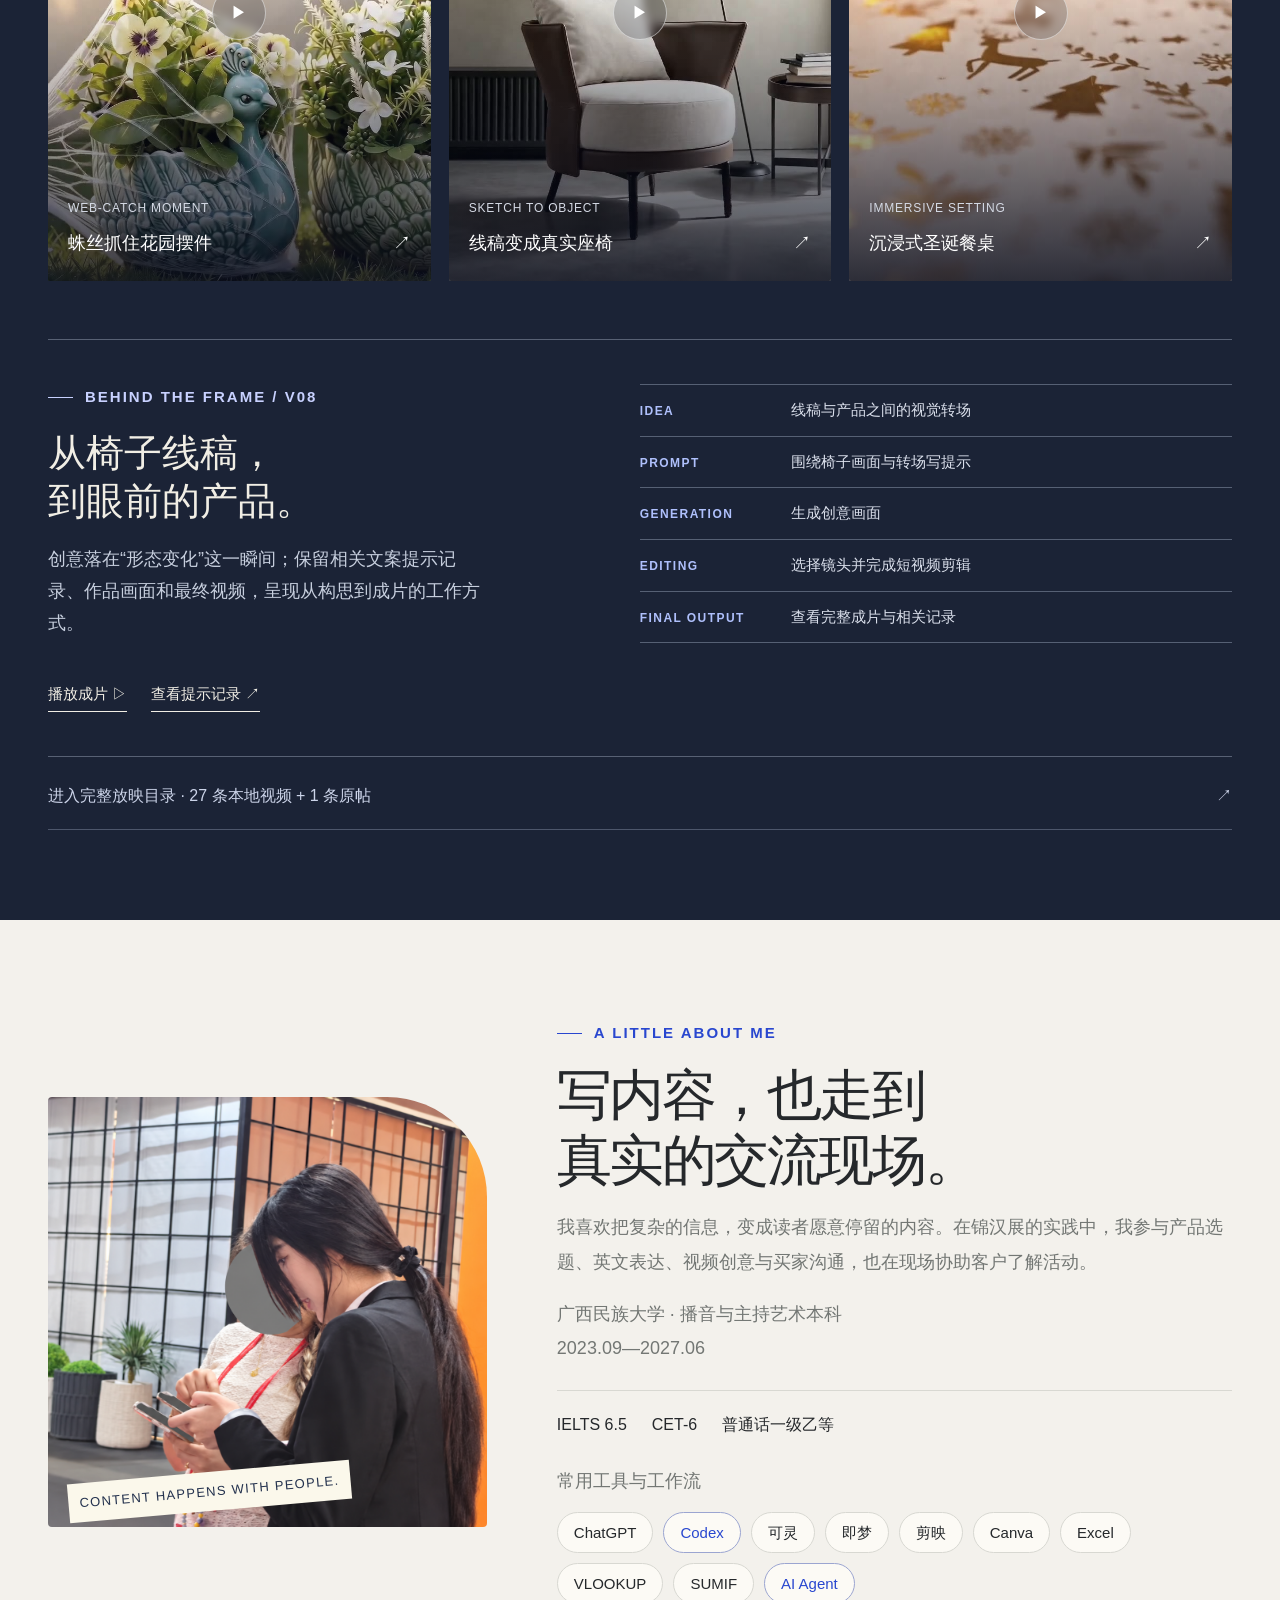
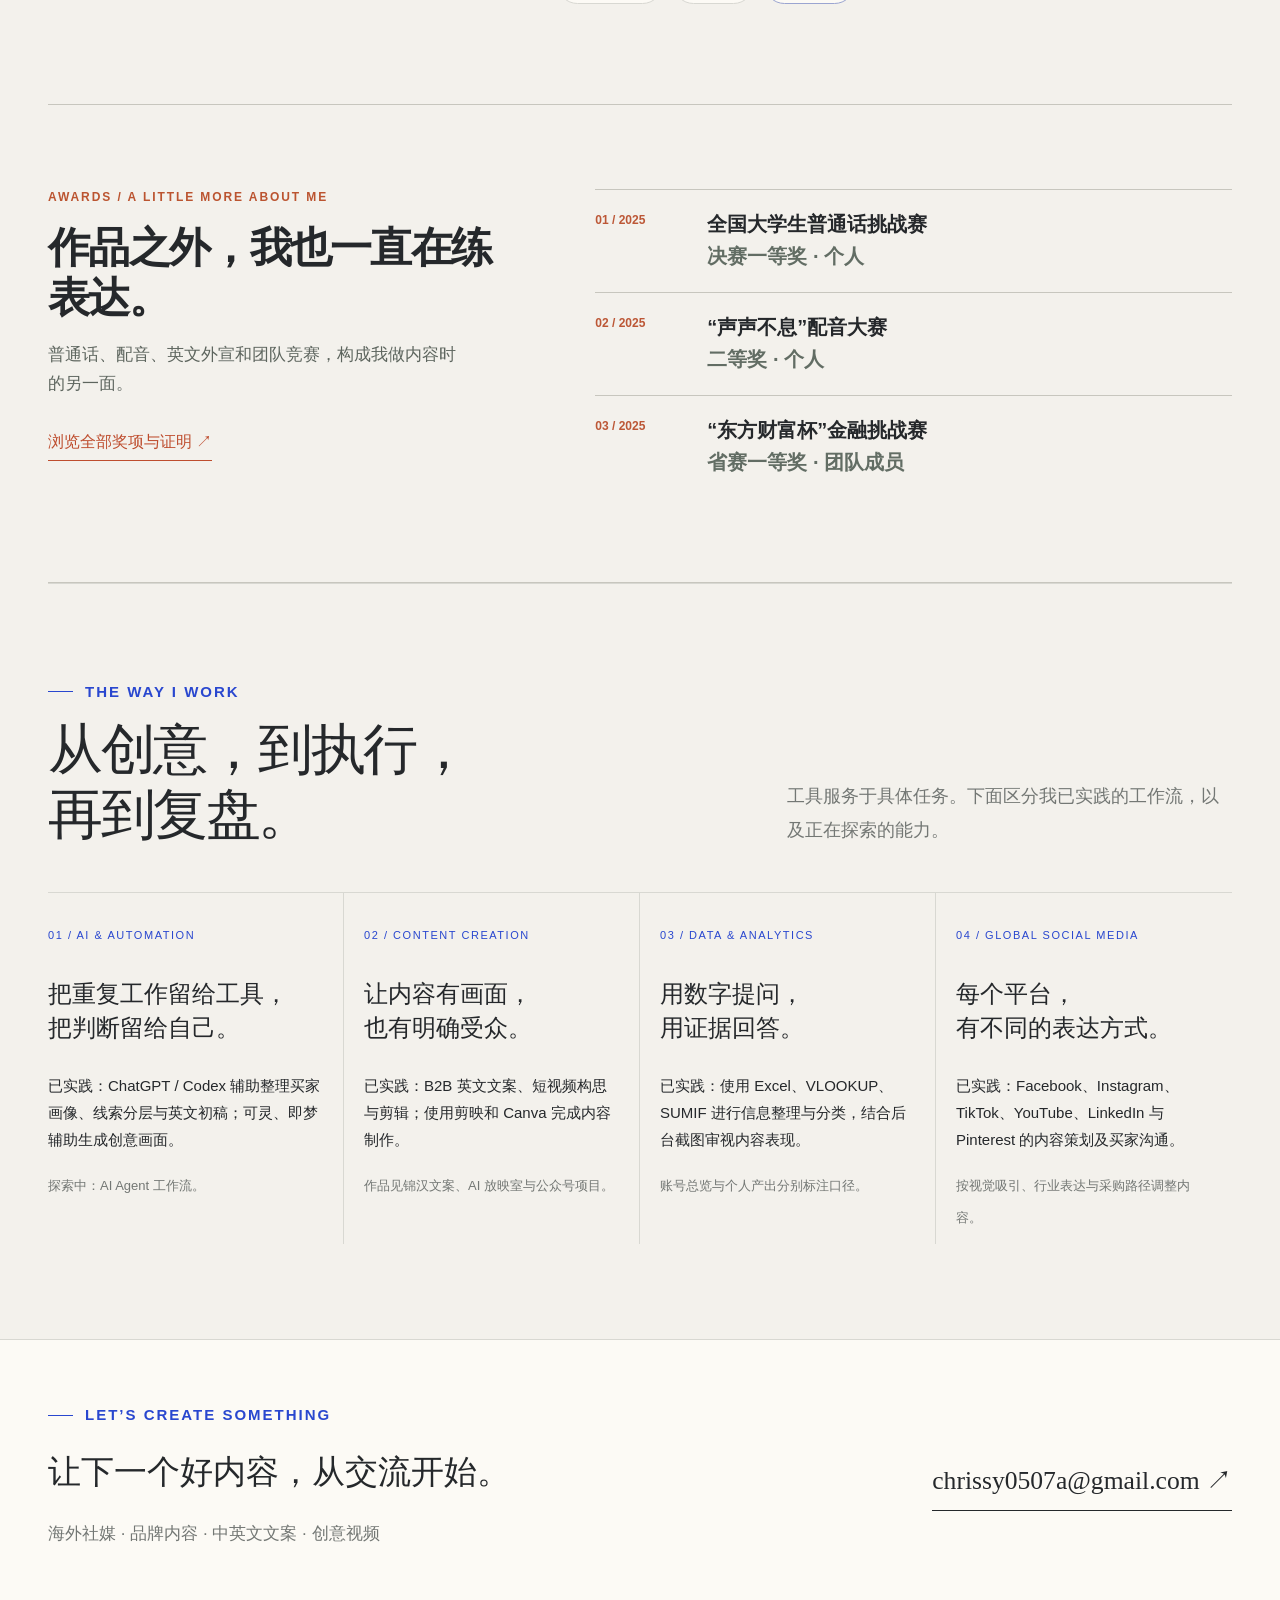
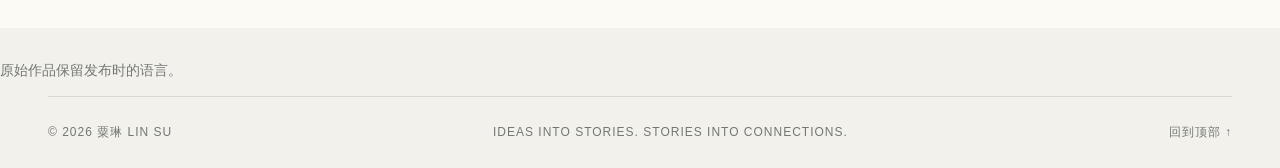
==== commit f407ab58: "Sync current portfolio pages and styles from original site" ====
--- a/index.html
+++ b/index.html
@@ -1,5 +1,5 @@
-<!doctype html><html lang="zh-CN"><head><meta charset="utf-8"><meta name="viewport" content="width=device-width,initial-scale=1"><meta name="theme-color" content="#2947cf"><meta name="description" content="粟琳的个人作品集：海外社媒运营、英文文案、AI创意视频、买家沟通与品牌内容。"><title>粟琳的创作工作室 · 粟琳 LIN SU</title><link rel="icon" href="favicon.svg"><script>try{document.documentElement.dataset.theme=localStorage.getItem("lin-studio-theme")||"day"}catch(e){}try{const q=new URLSearchParams(location.search).get("lang");document.documentElement.lang=q?(q==="en"?"en":"zh-CN"):(localStorage.getItem("lin-studio-language")||"zh-CN")}catch(e){}</script><link rel="stylesheet" href="styles.css"><link rel="stylesheet" href="studio.css"><script src="data.js" defer></script><script src="i18n-data.js" defer></script><script src="i18n.js" defer></script><script src="app.js" defer></script><script src="studio.js" defer></script><script src="enhancements.js" defer></script><link rel="stylesheet" href="enhancements.css"><link rel="stylesheet" href="v2.css"><script src="v2.js" defer></script></head><body id="top" class="page-index"><a class="skip-link" href="#main">跳到主要内容</a><header class="nav"><div class="wrap nav-inner"><a class="brand" href="index.html" aria-label="粟琳，返回首页"><span class="monogram">SL</span><span><strong>粟琳</strong><small>LIN SU · CREATIVE STUDIO</small></span></a><nav class="nav-links" id="navigation" aria-label="主要导航"><a href="index.html#work">精选项目</a><a href="jinhan.html">锦汉案例</a><a href="projects.html">更多作品</a><a href="archive.html">作品目录</a><a class="nav-recruiter" href="recruiters.html">HR 快速浏览 ↗</a><a href="recruiters.html#resume">简历 ↓</a><a class="nav-cta" href="index.html#contact">联系 ↗</a></nav><div class="nav-actions"><div class="language-switch" role="group" aria-label="语言选择"><button type="button" data-lang="zh-CN" data-language-control aria-label="中文" aria-pressed="true">中</button><button type="button" data-lang="en" data-language-control aria-label="English" aria-pressed="false">EN</button></div><button class="theme-toggle" type="button" aria-label="切换为夜间工作室" aria-pressed="false"><span aria-hidden="true">☀</span></button><button class="menu-button" type="button" aria-label="打开导航" aria-controls="navigation" aria-expanded="false">☰</button></div></div></header><div class="reading-progress" aria-hidden="true"></div><main id="main"><section class="studio-landing" aria-label="粟琳的内容创作工作室">
-  <div class="studio-heading"><p class="studio-kicker"><span class="status-dot"></span> LIN SU'S CREATIVE STUDIO / 2026</p><p class="studio-role">海外营销 · AI 创意 · 内容策略</p><h1>让想法，<br>在这里<span>发生。</span></h1><p class="studio-intro">我是粟琳。用文字、影像和一点想象力，<br>连接产品与真实的人。</p><button class="studio-tour" data-project="jinhan">带我逛一圈 <span aria-hidden="true">↗</span></button><span class="tiny-note">点击工作室里的物件，打开我的作品。</span><a class="hero-recruiter-link" href="recruiters.html">招聘者：60 秒快速浏览 ↗</a></div>
+<!doctype html><html lang="zh-CN"><head><meta charset="utf-8"><meta name="viewport" content="width=device-width,initial-scale=1"><meta name="theme-color" content="#2947cf"><meta name="description" content="粟琳的个人作品集：海外社媒运营、英文文案、AI创意视频、买家沟通与品牌内容。"><title>粟琳的创作工作室 · 粟琳 LIN SU</title><link rel="icon" href="favicon.svg"><script>try{document.documentElement.dataset.theme=localStorage.getItem("lin-studio-theme")||"day"}catch(e){}try{const q=new URLSearchParams(location.search).get("lang");document.documentElement.lang=q?(q==="en"?"en":"zh-CN"):(localStorage.getItem("lin-studio-language")||"zh-CN")}catch(e){}</script><link rel="stylesheet" href="styles.css"><link rel="stylesheet" href="studio.css"><script src="data.js" defer></script><script src="i18n-data.js" defer></script><script src="i18n.js" defer></script><script src="app.js" defer></script><script src="studio.js" defer></script><script src="enhancements.js" defer></script><link rel="stylesheet" href="enhancements.css"><link rel="stylesheet" href="v2.css"><script src="v2.js" defer></script><link rel="stylesheet" href="recruiter-v3.css"><link rel="stylesheet" href="awards.css"></head><body id="top" class="page-index"><a class="skip-link" href="#main">跳到主要内容</a><header class="nav"><div class="wrap nav-inner"><a class="brand" href="index.html" aria-label="粟琳，返回首页"><span class="monogram">SL</span><span><strong>粟琳</strong><small>LIN SU · CREATIVE STUDIO</small></span></a><nav class="nav-links" id="navigation" aria-label="主要导航"><a href="index.html#work">精选项目</a><a href="jinhan.html">锦汉案例</a><a href="projects.html">更多作品</a><a href="awards.html" data-original><span class="award-zh">奖项与荣誉</span><span class="award-en">Awards</span></a><a href="archive.html">作品目录</a><a class="nav-recruiter" href="recruiters.html">HR 快速浏览 ↗</a><a href="recruiters.html#contact">简历与联系 ↓</a><a class="nav-cta" href="index.html#contact">联系 ↗</a></nav><div class="nav-actions"><div class="language-switch" role="group" aria-label="语言选择"><button type="button" data-lang="zh-CN" data-language-control aria-label="中文" aria-pressed="true">中</button><button type="button" data-lang="en" data-language-control aria-label="English" aria-pressed="false">EN</button></div><button class="theme-toggle" type="button" aria-label="切换为夜间工作室" aria-pressed="false"><span aria-hidden="true">☀</span></button><button class="menu-button" type="button" aria-label="打开导航" aria-controls="navigation" aria-expanded="false">☰</button></div></div></header><div class="reading-progress" aria-hidden="true"></div><main id="main"><section class="studio-landing" aria-label="粟琳的内容创作工作室">
+  <div class="studio-heading"><p class="studio-kicker"><span class="status-dot"></span><strong class="studio-kicker-zh">创意工坊</strong><span class="studio-kicker-en">LIN SU'S CREATIVE STUDIO / 2026</span></p><p class="studio-role">海外营销 · AI 创意 · 内容策略</p><h1>让想法，<br>在这里<span>发生。</span></h1><p class="studio-intro">我是粟琳。用文字、影像和一点想象力，<br>连接产品与真实的人。</p><div class="studio-actions"><button class="studio-tour" data-project="jinhan">带我逛一圈 <span aria-hidden="true">↗</span></button><a class="hero-recruiter-link" href="recruiters.html">HR：30 秒看代表作品 ↗</a></div><p class="studio-proofline">185 篇英文图文 <span>·</span> 24 条 AI 视频 <span>·</span> 6 个海外平台</p><span class="tiny-note">点击工作室里的物件，打开我的作品。</span></div>
   <div class="studio-atmosphere" aria-hidden="true"><span class="orbit orbit-one"></span><span class="orbit orbit-two"></span><span class="light-grain grain-a"></span><span class="light-grain grain-b"></span><span class="light-grain grain-c"></span></div><div class="scene-perspective"><div class="studio-scene" id="studio-scene"><img class="scene-image scene-day" src="assets/studio/creative-studio.png" alt="微缩创作工作室：展会拱门、放映机、旅行地图、杂志与电脑" fetchpriority="high"><img class="scene-image scene-night" src="assets/studio/creative-studio-night.png" alt="月光下亮起灯光的创作工作室" loading="eager">
     <button class="scene-point point-jinhan" data-project="jinhan" aria-label="探索锦汉海外社媒运营项目"><span class="scene-pin">01</span><span class="scene-label">锦汉 · 海外社媒<small>B2B 内容 / 买家沟通</small> <i>↗</i></span></button>
     <button class="scene-point point-motion" data-project="motion" aria-label="探索 AI 视频作品"><span class="scene-pin">02</span><span class="scene-label">AI 影像放映室<small>AI 创意 / 短视频</small> <i>↗</i></span></button>
@@ -35,18 +35,26 @@
     <div><strong data-count="6">6</strong><span>海外社媒平台实践</span><small>锦汉 · Facebook / Instagram / TikTok / YouTube / LinkedIn / Pinterest</small></div>
   </div><a class="text-link" href="jinhan.html#impact">查看指标口径与案例证据 ↗</a>
 </section>
-<section class="film-room section"><div class="wrap"><div class="section-head"><div><div class="eyebrow">THE SCREENING ROOM</div><h2>把想象，<br>变成几秒钟的惊喜。</h2></div><p>线稿变成实物，产品走出画框。<br>点击播放，在短视频里看见产品的另一种可能。</p></div><div class="film-strip">
-  <button class="film-cell" data-video="v08" aria-label="播放：从椅子线稿到产品实物"><img src="assets/posters/v08.jpg" alt="椅子线稿创意视频" loading="lazy"><span class="film-play">▶</span><span class="film-caption"><small>01 / VISUAL TRANSFORMATION</small>从线稿到实物 <i>↗</i></span></button>
-  <button class="film-cell" data-video="v06" aria-label="播放：圣诞餐桌沉浸式节日布置"><img src="assets/posters/v06.jpg" alt="圣诞餐桌创意视频" loading="lazy"><span class="film-play">▶</span><span class="film-caption"><small>02 / IMMERSIVE SCENE</small>走进节日餐桌 <i>↗</i></span></button>
-  <button class="film-cell" data-video="v09" aria-label="播放：宠物食盆走出广告画框"><img src="assets/posters/v09.jpg" alt="宠物食盆创意视频" loading="lazy"><span class="film-play">▶</span><span class="film-caption"><small>03 / PLAYFUL INTERACTION</small>走出广告画框 <i>↗</i></span></button>
-  <button class="film-cell" data-video="v07" aria-label="播放：花园摆件创意"><img src="assets/posters/v07.jpg" alt="花园摆件创意视频" loading="lazy"><span class="film-play">▶</span><span class="film-caption"><small>04 / PRODUCT & PLAY</small>花园里的小惊喜 <i>↗</i></span></button>
+<section class="film-room section"><div class="wrap"><div class="section-head"><div><div class="eyebrow">THE SCREENING ROOM</div><h2>把想象，<br>变成几秒钟的惊喜。</h2></div><p>滑动选品、折叠屏开合、海报里的狗碗、蛛丝抓摆件。<br>点击卡片，直接看这些有趣的产品短片。</p></div><div class="film-strip">
+  <button class="film-cell" type="button" data-video="v10" aria-label="播放：滑动选品，产品变成实物"><img src="assets/posters/v10-swipe.jpg" alt="滑动选品，实物出现视频画面" loading="lazy"><span class="film-play" aria-hidden="true">▶</span><span class="film-caption"><small>SWIPE TO REALITY</small>滑动选品，实物出现 <i aria-hidden="true">↗</i></span></button>
+  <button class="film-cell" type="button" data-video="v11" aria-label="播放：折叠屏打开呈现琥珀色花瓶"><img src="assets/posters/v11.jpg" alt="展开折叠屏，花瓶出现视频画面" loading="lazy"><span class="film-play" aria-hidden="true">▶</span><span class="film-caption"><small>FOLD & REVEAL</small>展开折叠屏，花瓶出现 <i aria-hidden="true">↗</i></span></button>
+  <button class="film-cell" type="button" data-video="v09" aria-label="播放：海报里的宠物食盆来到现实"><img src="assets/posters/v09-pop.jpg" alt="从海报里取出狗碗视频画面" loading="lazy"><span class="film-play" aria-hidden="true">▶</span><span class="film-caption"><small>OUT OF THE POSTER</small>从海报里取出狗碗 <i aria-hidden="true">↗</i></span></button>
+  <button class="film-cell" type="button" data-video="v07" aria-label="播放：蛛丝抓住花园摆件"><img src="assets/posters/v07-web.jpg" alt="蛛丝抓住花园摆件视频画面" loading="lazy"><span class="film-play" aria-hidden="true">▶</span><span class="film-caption"><small>WEB-CATCH MOMENT</small>蛛丝抓住花园摆件 <i aria-hidden="true">↗</i></span></button>
+  <button class="film-cell" type="button" data-video="v08" aria-label="播放：椅子线稿变成实物"><img src="assets/posters/v08.jpg" alt="线稿变成真实座椅视频画面" loading="lazy"><span class="film-play" aria-hidden="true">▶</span><span class="film-caption"><small>SKETCH TO OBJECT</small>线稿变成真实座椅 <i aria-hidden="true">↗</i></span></button>
+  <button class="film-cell" type="button" data-video="v06" aria-label="播放：圣诞餐桌沉浸式布置"><img src="assets/posters/v06.jpg" alt="沉浸式圣诞餐桌视频画面" loading="lazy"><span class="film-play" aria-hidden="true">▶</span><span class="film-caption"><small>IMMERSIVE SETTING</small>沉浸式圣诞餐桌 <i aria-hidden="true">↗</i></span></button>
   </div><div class="film-process">
   <div><span class="eyebrow">BEHIND THE FRAME / V08</span><h3>从椅子线稿，<br>到眼前的产品。</h3><p>创意落在“形态变化”这一瞬间；保留相关文案提示记录、作品画面和最终视频，呈现从构思到成片的工作方式。</p></div>
   <ol><li><b>IDEA</b><span>线稿与产品之间的视觉转场</span></li><li><b>PROMPT</b><span>围绕椅子画面与转场写提示</span></li><li><b>GENERATION</b><span>生成创意画面</span></li><li><b>EDITING</b><span>选择镜头并完成短视频剪辑</span></li><li><b>FINAL OUTPUT</b><span>查看完整成片与相关记录</span></li></ol>
   <div class="film-process-links"><button type="button" data-video="v08">播放成片 ▷</button><a href="archive.html?tab=prompt">查看提示记录 ↗</a></div>
 </div><a class="film-all" href="archive.html?tab=videos">进入完整放映目录 · 27 条本地视频 + 1 条原帖 <span>↗</span></a></div></section>
 <section class="section wrap studio-about"><div class="about-grid"><div class="about-photo"><img src="assets/images/field-02.png" alt="现场协助买家查看手机信息" loading="lazy"><span class="photo-note">CONTENT HAPPENS WITH PEOPLE.</span></div><div class="about-copy"><div class="eyebrow">A LITTLE ABOUT ME</div><h2>写内容，也走到<br>真实的交流现场。</h2><p>我喜欢把复杂的信息，变成读者愿意停留的内容。在锦汉展的实践中，我参与产品选题、英文表达、视频创意与买家沟通，也在现场协助客户了解活动。</p><p>广西民族大学 · 播音与主持艺术本科<br>2023.09—2027.06</p><div class="about-meta"><span>IELTS 6.5</span><span>CET-6</span><span>普通话一级乙等</span></div><div class="toolkit"><p class="note">常用工具与工作流</p><div class="tool-chips"><span>ChatGPT</span><span>Codex</span><span>可灵</span><span>即梦</span><span>剪映</span><span>Canva</span><span>Excel</span><span>VLOOKUP</span><span>SUMIF</span><span>AI Agent</span></div></div></div></div></section>
-<section class="skills-editorial wrap section" id="skills" aria-labelledby="skills-title">
+<section class="home-awards wrap section" id="awards" data-original><div class="home-awards-title"><span>AWARDS / A LITTLE MORE ABOUT ME</span>
+       <h2><span class="award-zh">作品之外，我也一直在练表达。</span><span class="award-en">Beyond the work, practice and recognition.</span></h2>
+       <p><span class="award-zh">普通话、配音、英文外宣和团队竞赛，构成我做内容时的另一面。</span><span class="award-en">Mandarin, dubbing, English communication and team competitions inform how I make content.</span></p>
+       <a href="awards.html"><span class="award-zh">浏览全部奖项与证明 ↗</span><span class="award-en">Explore awards and evidence ↗</span></a></div>
+       <div class="home-awards-list"><a href="awards.html#award-mandarin-1"><b>01 / 2025</b><span><span class="award-zh">全国大学生普通话挑战赛</span><span class="award-en">National Mandarin Challenge</span></span><small><span class="award-zh">决赛一等奖 · 个人</span><span class="award-en">Final first prize · Individual</span></small></a>
+       <a href="awards.html#award-dubbing-2"><b>02 / 2025</b><span><span class="award-zh">“声声不息”配音大赛</span><span class="award-en">National Dubbing Competition</span></span><small><span class="award-zh">二等奖 · 个人</span><span class="award-en">Second prize · Individual</span></small></a>
+       <a href="awards.html#award-finance-1"><b>03 / 2025</b><span><span class="award-zh">“东方财富杯”金融挑战赛</span><span class="award-en">Eastmoney Finance Challenge</span></span><small><span class="award-zh">省赛一等奖 · 团队成员</span><span class="award-en">Provincial first prize · Team member</span></small></a></div></section><section class="skills-editorial wrap section" id="skills" aria-labelledby="skills-title">
   <div class="section-head"><div><div class="eyebrow">THE WAY I WORK</div><h2 id="skills-title">从创意，到执行，<br>再到复盘。</h2></div><p>工具服务于具体任务。下面区分我已实践的工作流，以及正在探索的能力。</p></div>
   <div class="skill-modules">
     <article><span>01 / AI & AUTOMATION</span><h3>把重复工作留给工具，<br>把判断留给自己。</h3><p>已实践：ChatGPT / Codex 辅助整理买家画像、线索分层与英文初稿；可灵、即梦辅助生成创意画面。</p><small>探索中：AI Agent 工作流。</small></article>
--- a/v2.css
+++ b/v2.css
@@ -198,3 +198,82 @@
 @media(max-width:380px){.studio-landing{height:910px}.scene-perspective{top:470px}.studio-heading h1,html[lang=en] .studio-heading h1{font-size:48px}.brand small{max-width:90px}.outcome-list strong{font-size:42px}}
 :root[data-motion=paused] .hover-preview{display:none}
 @media(prefers-reduced-motion:reduce){@view-transition{navigation:none}.interaction-cursor{display:none}.hover-preview{display:none}.reveal-ready{opacity:1;transform:none}.recruiter-projects a:hover img{transform:none}}
+
+/* V2.1: give the miniature studio room to breathe and make both visitor paths obvious. */
+.studio-landing{min-height:810px}
+.scene-perspective{width:min(64vw,940px);right:max(12px,calc((100vw - 1440px)/2));top:16%}
+.scene-pin{width:34px;height:34px;font-size:13px;animation:none;box-shadow:0 0 0 5px color-mix(in srgb,var(--blue) 13%,transparent),0 6px 15px #18244b20}
+.scene-point{gap:10px}
+.scene-label{visibility:hidden;opacity:0;transform:translateY(7px);pointer-events:none}
+.scene-point:hover .scene-label,.scene-point:focus-visible .scene-label{visibility:visible;opacity:1;transform:translateY(-3px)}
+.scene-point:focus-visible{outline:2px solid var(--blue);outline-offset:3px;border-radius:12px}
+.studio-actions{display:flex;align-items:center;gap:12px;flex-wrap:wrap;margin:24px 0 0}
+.studio-actions .studio-tour{margin:0}
+.studio-actions .hero-recruiter-link{pointer-events:auto;display:inline-flex;align-items:center;margin:0;padding:12px 16px;border:1px solid var(--line);border-radius:50px;background:var(--cream);font-size:14px;font-weight:600;line-height:1.4;text-decoration:none;white-space:nowrap;transition:color .2s,border-color .2s,transform .2s}
+.studio-actions .hero-recruiter-link:hover,.studio-actions .hero-recruiter-link:focus-visible{color:var(--blue);border-color:var(--blue);transform:translateY(-2px)}
+.studio-proofline{font-size:13px;letter-spacing:.015em;color:var(--ink);margin:22px 0 8px;font-variant-numeric:tabular-nums;line-height:1.6}
+.studio-proofline span{color:var(--blue);padding-inline:4px}
+.studio-heading .tiny-note{display:block;font-size:13px}
+html[lang=en] .studio-heading h1{font-size:clamp(67px,5.6vw,84px);line-height:1.08;max-width:580px}
+.work-row:first-of-type{grid-template-columns:55px minmax(320px,47%) minmax(0,1fr) 55px;min-height:400px;gap:30px}
+.work-row:first-of-type img{width:100%;height:330px;object-position:center}
+.work-row:first-of-type h3{font-size:clamp(40px,4vw,58px);letter-spacing:-.045em}
+.work-row:first-of-type .work-type:after{content:"  /  FLAGSHIP CASE";color:var(--muted)}
+html[lang=zh-CN] .work-row:first-of-type .work-type:after{content:"  /  旗舰案例"}
+@media(max-width:1320px) and (min-width:1181px){
+ .nav-links{display:flex;position:static;flex-direction:row;align-items:center;gap:9px;border:0;background:transparent;padding:0;margin-left:auto;font-size:13px}
+ .nav-links:not(.open)>a:nth-child(3),.nav-links:not(.open)>a:nth-child(4),.nav-links:not(.open)>a:nth-child(6){display:none}
+ .nav-links.open{position:absolute;top:80px;left:0;right:0;z-index:40;background:var(--paper);padding:20px 30px;border-bottom:1px solid var(--line);flex-direction:column;align-items:stretch;gap:8px;margin:0;font-size:17px}
+ .nav-links.open>a{display:block}
+ .menu-button{display:block;margin-left:2px}
+}
+@media(max-width:1180px){
+ .studio-landing{height:auto;max-height:none;min-height:0;padding-bottom:24px;overflow:hidden}
+ .studio-heading,html[lang=en] .studio-heading{width:min(90%,650px);margin-left:5%;padding-top:58px}
+ .studio-heading h1{margin-top:22px}
+ .scene-perspective{position:relative;top:auto;right:auto;left:auto;transform:none;width:min(94%,850px);margin:6px auto 0}
+ .studio-bottom{position:relative;left:auto;right:auto;bottom:auto;margin:0 5%;padding-top:8px}
+ .work-row:first-of-type{grid-template-columns:42px minmax(260px,44%) minmax(0,1fr) 42px;gap:20px;min-height:340px}
+ .work-row:first-of-type img{height:290px}
+}
+@media(max-width:700px){
+ .studio-landing{height:auto;min-height:0;padding-bottom:26px}
+ .studio-heading,html[lang=en] .studio-heading{width:calc(100% - 48px);margin-left:24px;padding-top:38px}
+ .studio-heading h1,html[lang=en] .studio-heading h1{font-size:clamp(48px,12vw,67px);line-height:1.1}
+ .studio-actions{gap:9px;margin-top:17px}
+ .studio-actions .studio-tour,.studio-actions .hero-recruiter-link{font-size:13px;padding:10px 14px}
+ .studio-proofline{font-size:12px;margin:17px 0 6px}
+ .studio-heading .tiny-note{font-size:12px}
+ .scene-perspective{top:auto;right:auto;left:auto;transform:none;width:100%;margin:18px auto 0}
+ .scene-pin{width:27px;height:27px;font-size:11px;box-shadow:0 0 0 4px color-mix(in srgb,var(--blue) 13%,transparent)}
+ .scene-label{display:none}
+ .studio-bottom{left:auto;right:auto;bottom:auto;margin:12px 24px 0;padding:0;gap:8px}
+ .work-row:first-of-type,.work-row:first-of-type:nth-of-type(odd){grid-template-columns:27px minmax(0,1fr) 34px;gap:12px;min-height:0;padding:22px 0}
+ .work-row:first-of-type img{grid-column:2/4;grid-row:1;width:100%;height:235px}
+ .work-row:first-of-type>div{grid-column:2;grid-row:2}
+ .work-row:first-of-type .work-no{grid-column:1;grid-row:1/3}
+ .work-row:first-of-type .work-arrow{grid-column:3;grid-row:2}
+ .work-row:first-of-type h3{font-size:33px}
+}
+@media(max-width:390px){.studio-actions .hero-recruiter-link{width:max-content}.studio-proofline{font-size:11px}.studio-bottom .motion-toggle{font-size:12px}}
+@media(prefers-reduced-motion:reduce){.scene-point,.scene-label,.studio-actions .hero-recruiter-link{transition:none}}
+
+/* Keep the creative studio's name and project labels visible without hover. */
+.studio-kicker{flex-wrap:wrap;gap:8px 12px}
+.studio-kicker-zh{font-size:15px;letter-spacing:.12em;color:var(--blue);font-weight:700}
+.studio-kicker-en{font-size:12px;letter-spacing:.13em}
+html[lang=en] .studio-kicker-zh{display:none}
+.scene-label{visibility:visible;opacity:1;transform:none;pointer-events:auto;font-weight:650;box-shadow:0 5px 24px #18244b20}
+.scene-label small{display:none}
+.scene-point:hover .scene-label,.scene-point:focus-visible .scene-label{visibility:visible;opacity:1}
+.film-strip{grid-template-columns:repeat(3,minmax(0,1fr))}
+.film-cell{aspect-ratio:4/5}
+.film-cell:focus-visible{outline:3px solid #f0b77c;outline-offset:4px}
+@media(max-width:700px){
+  .studio-kicker-zh{font-size:13px}.studio-kicker-en{font-size:10px}
+  .scene-label{display:block;visibility:visible;opacity:1;max-width:112px;white-space:normal;text-align:center;font-size:11px;line-height:1.25;padding:5px 6px}
+  .scene-label i{display:none}
+  .film-strip{grid-template-columns:repeat(2,minmax(0,1fr))}
+  .film-cell{aspect-ratio:3/4}
+}
+@media(max-width:390px){.scene-label{max-width:95px;font-size:10px}}
--- a/recruiter-v3.css
+++ b/recruiter-v3.css
@@ -0,0 +1,60 @@
+.hr-v3{background:#f5f0e8;color:#262521}
+.page-recruiters .monogram{background:#e85e2d}
+.page-recruiters .nav-recruiter{color:#bf4a23}
+.hr-v3 .en{display:none}
+html[lang="en"] .hr-v3 .zh{display:none}
+html[lang="en"] .hr-v3 .en{display:inline}
+.hr-v3 .hr-hero{min-height:670px;display:grid;grid-template-columns:1.06fr .94fr;gap:4vw;align-items:center;padding-top:52px;padding-bottom:65px}
+.hr-kicker,.hr-section-head>span,.hr-case-band-inner>div>span,.hr-profile>div:first-child>span,.hr-close>div>span{font:700 13px/1.4 Arial,sans-serif;letter-spacing:.14em;color:#e85e2d}
+.hr-hero-copy h1{font-size:clamp(50px,5.8vw,82px);line-height:1.08;letter-spacing:-.055em;margin:26px 0 25px;max-width:760px;font-weight:600}
+.hr-lede{max-width:650px;color:#51544d;font-size:21px;line-height:1.65;margin:0}
+.hr-hero-actions{display:flex;align-items:center;gap:25px;flex-wrap:wrap;margin:35px 0}
+.hr-button{display:inline-block;background:#e85e2d;color:#fff!important;padding:17px 23px;font-size:17px;font-weight:700;line-height:1.3}
+.hr-button:hover,.hr-button:focus-visible{background:#bd451c}
+.hr-quiet{font-size:17px;border-bottom:1px solid currentColor;padding-bottom:6px}
+.hr-proofline{display:flex;align-items:baseline;gap:8px;flex-wrap:wrap;padding-top:20px;border-top:1px solid #bdb7ae;font-size:15px}
+.hr-proofline b{font:700 31px/1 Arial,sans-serif;color:#e85e2d}.hr-proofline i{font-style:normal;color:#beb9af;margin:0 8px}
+.hr-small{font-size:13px;color:#676963;margin-top:12px}
+.hr-hero-collage{position:relative;height:572px;min-width:0}.hr-hero-collage img{position:absolute;object-fit:cover;box-shadow:0 14px 30px #1c1c1726}
+.hr-hero-photo{width:58%;height:81%;right:8%;top:0}.hr-hero-film{width:39%;height:59%;left:0;bottom:3%;border:9px solid #e85e2d}.hr-hero-post{width:24%;height:33%;right:0;bottom:0;border:8px solid #fff}
+.hr-works,.hr-more{padding-top:95px;padding-bottom:100px;border-top:1px solid #cdc6ba}
+.hr-section-head{display:grid;grid-template-columns:1.15fr .85fr;column-gap:45px;align-items:end;margin-bottom:38px}.hr-section-head>span{grid-column:1/-1}.hr-section-head h2,.hr-profile h2,.hr-close h2,.hr-case-band h2{font-size:clamp(37px,4.2vw,59px);line-height:1.16;letter-spacing:-.04em;margin:18px 0 0;font-weight:600}.hr-section-head p{font-size:17px;color:#6b6d66;margin:0 0 5px;line-height:1.6}
+.hr-feature-grid{display:grid;grid-template-columns:1.24fr .78fr .78fr;gap:24px}.hr-feature{display:block;color:inherit;border-top:3px solid #262521;padding-top:12px;min-width:0}.hr-feature img{width:100%;height:375px;object-fit:cover;background:#fff}.hr-feature-main img{object-fit:contain;padding:9px}.hr-feature-label{display:block;font:700 12px/1.3 Arial,sans-serif;letter-spacing:.12em;color:#e85e2d;margin:19px 0 8px}.hr-feature h3{font-size:clamp(23px,2.1vw,31px);line-height:1.25;margin:0 0 12px;font-weight:600}.hr-feature p{font-size:17px;margin:0 0 8px}.hr-feature p b{font:700 20px/1.2 Arial,sans-serif;color:#e85e2d}.hr-feature small{display:block;color:#666963;font-size:13px;line-height:1.5}
+.hr-feature:hover img,.hr-more-grid a:hover img{filter:saturate(1.12)}.hr-feature:focus-visible,.hr-more-grid a:focus-visible{outline:3px solid #e85e2d;outline-offset:4px}
+.hr-case-band{background:#173f39;color:#f8f5ed;padding:80px 0}.hr-case-band-inner{display:grid;grid-template-columns:.9fr 1.1fr;gap:30px 7vw;align-items:start}.hr-case-band h2{margin-top:14px}.hr-case-band-inner p{font-size:19px;line-height:1.7;margin:0}.hr-case-band-inner>a{grid-column:2;justify-self:start;color:#f8b393;border-bottom:1px solid currentColor;font-size:17px}
+.hr-more-grid{display:grid;grid-template-columns:repeat(4,1fr);gap:22px}.hr-more-grid a{border-top:2px solid #262521;padding-top:12px;min-width:0}.hr-more-grid img{height:249px;width:100%;object-fit:cover;object-position:top;background:#fff}.hr-more-grid b{display:block;font-size:21px;margin:15px 0 8px;line-height:1.35}.hr-more-grid small{font-size:15px;color:#6b6d66;line-height:1.5}
+.hr-profile{display:grid;grid-template-columns:.88fr 1.12fr;gap:7vw;padding-top:92px;padding-bottom:92px;border-top:1px solid #cdc6ba}.hr-profile>div:first-child p{font-size:19px;line-height:1.7;color:#565951;max-width:480px}.hr-profile-details{border-top:3px solid #e85e2d;padding-top:16px}.hr-profile-details p{padding:18px 0;margin:0;border-bottom:1px solid #c9c2b7;font-size:17px;line-height:1.5}.hr-profile-details a{display:inline-block;margin-top:24px;color:#c5481c;border-bottom:1px solid currentColor}
+.hr-close{display:flex;align-items:end;justify-content:space-between;gap:40px;padding-top:80px;padding-bottom:120px;border-top:1px solid #cdc6ba}.hr-close p{font-size:18px;color:#666963}.hr-close>a{font:600 clamp(20px,2.3vw,30px)/1.2 Arial,sans-serif;border-bottom:2px solid #e85e2d;padding-bottom:6px;white-space:nowrap}
+.page-index .studio-actions .hero-recruiter-link{background:#e85e2d;color:#fff;border-color:#e85e2d;box-shadow:0 9px 21px #672b171c}.page-index .studio-actions .hero-recruiter-link:hover{background:#c64d24;color:#fff;border-color:#c64d24}
+@media(max-width:980px){.hr-v3 .hr-hero{grid-template-columns:1fr;gap:30px}.hr-hero-collage{height:410px;max-width:630px}.hr-feature-grid{grid-template-columns:1fr 1fr}.hr-feature-main{grid-column:1/-1}.hr-feature-main img{height:340px}.hr-more-grid{grid-template-columns:repeat(2,1fr)}.hr-case-band-inner{grid-template-columns:1fr}.hr-case-band-inner>a{grid-column:1}}
+@media(max-width:650px){.hr-v3 .hr-hero{padding-top:34px;min-height:0}.hr-hero-copy h1{font-size:46px}.hr-lede{font-size:17px}.hr-hero-collage{height:330px}.hr-works,.hr-more,.hr-profile{padding-top:65px;padding-bottom:65px}.hr-section-head,.hr-feature-grid,.hr-profile{grid-template-columns:1fr}.hr-section-head p{margin-top:18px}.hr-feature-main{grid-column:auto}.hr-feature img,.hr-feature-main img{height:300px}.hr-feature{margin-bottom:30px}.hr-more-grid{grid-template-columns:repeat(2,1fr);gap:15px}.hr-more-grid img{height:175px}.hr-more-grid b{font-size:17px}.hr-more-grid small{font-size:13px}.hr-case-band{padding:60px 0}.hr-case-band-inner p{font-size:17px}.hr-close{display:block;padding-top:65px;padding-bottom:90px}.hr-close>a{display:inline-block;margin-top:25px;white-space:normal}.hr-proofline{font-size:13px}.hr-proofline b{font-size:24px}}
+@media(prefers-reduced-motion:reduce){.hr-feature:hover img,.hr-more-grid a:hover img{filter:none}}
+
+.hr-feature-proof{position:relative;display:block;width:100%;border:0;padding:0;background:#fff;cursor:pointer;text-align:left}
+.hr-feature-proof img{display:block;width:100%;height:375px;object-fit:contain;padding:9px;background:#fff}
+.hr-feature-proof>span{position:absolute;right:18px;bottom:16px;background:#173f39;color:#fff;padding:9px 12px;font-size:13px;font-weight:700}
+.hr-feature-proof:hover>span,.hr-feature-proof:focus-visible>span{background:#e85e2d}
+.hr-feature-proof:focus-visible,.hr-feature-actions a:focus-visible,.hr-feature-actions button:focus-visible{outline:3px solid #e85e2d;outline-offset:4px}
+.hr-feature-actions{display:flex;gap:18px;align-items:center;flex-wrap:wrap;margin-top:18px}
+.hr-feature-actions button,.hr-feature-actions a{border:0;border-bottom:1px solid currentColor;padding:4px 0;background:none;color:#bd451c;font-size:15px;font-weight:700;cursor:pointer;text-decoration:none}
+.hr-motion{background:#173f39;color:#f8f5ed;padding:80px 0 90px}
+.hr-motion-head{display:grid;grid-template-columns:1fr 1fr;gap:12px 40px;align-items:end;margin-bottom:32px}
+.hr-motion-head>span{grid-column:1/-1;color:#f8b393;font:700 13px/1.4 Arial,sans-serif;letter-spacing:.14em}
+.hr-motion-head h2{margin:0;font-size:clamp(36px,4.2vw,58px);font-weight:600;line-height:1.16;letter-spacing:-.04em}
+.hr-motion-head p{margin:0 0 5px;color:#d3ded9;font-size:18px;line-height:1.6}
+.hr-motion-grid{display:grid;grid-template-columns:repeat(4,minmax(0,1fr));gap:17px}
+.hr-motion-grid button{display:block;min-width:0;padding:0 0 20px;border:0;border-top:2px solid #8fb0a6;background:none;color:inherit;text-align:left;cursor:pointer;font:inherit}
+.hr-motion-visual{display:block;position:relative;height:320px;margin-top:12px;overflow:hidden;background:#102c29}
+.hr-motion-visual img{width:100%;height:100%;object-fit:cover;transition:transform .35s}
+.hr-motion-grid button:hover img{transform:scale(1.045)}
+.hr-motion-play{position:absolute;left:50%;top:50%;transform:translate(-50%,-50%);display:grid;place-items:center;width:50px;height:50px;border:1px solid #ffffffaa;border-radius:50%;background:#102c2988;color:#fff;font-size:16px}
+.hr-motion-no{display:block;margin-top:17px;color:#f8b393;font:700 11px/1.4 Arial,sans-serif;letter-spacing:.11em}
+.hr-motion-grid strong{display:block;margin-top:8px;font-size:20px;line-height:1.35;font-weight:600}
+.hr-motion-grid button:focus-visible,.hr-motion-all:focus-visible{outline:3px solid #f8b393;outline-offset:4px}
+.hr-motion-all{display:inline-block;margin-top:24px;border-bottom:1px solid currentColor;padding-bottom:5px;color:#f8b393;font-size:16px}
+.hr-motion+.hr-case-band{background:#f5f0e8;color:#262521}
+.hr-motion+.hr-case-band .hr-case-band-inner>a{color:#bf4a23}
+@media(max-width:980px){.hr-motion-grid{grid-template-columns:repeat(2,minmax(0,1fr))}.hr-motion-visual{height:340px}.hr-feature-proof img{height:340px}}
+@media(max-width:650px){.hr-motion{padding:60px 0 65px}.hr-motion-head{grid-template-columns:1fr}.hr-motion-head h2{font-size:38px}.hr-motion-head p{font-size:16px}.hr-motion-grid{gap:12px}.hr-motion-visual{height:245px}.hr-motion-grid strong{font-size:16px}.hr-motion-no{font-size:10px}.hr-feature-proof img{height:300px}.hr-feature-actions{gap:12px}}
+@media(max-width:390px){.hr-motion-visual{height:205px}}
+@media(prefers-reduced-motion:reduce){.hr-motion-visual img{transition:none}.hr-motion-grid button:hover img{transform:none}}
--- a/awards.css
+++ b/awards.css
@@ -0,0 +1,88 @@
+/* Awards: quiet editorial evidence layer on the existing creative studio. */
+[data-original] .award-en{display:none}
+html[lang="en"] [data-original] .award-zh{display:none}
+html[lang="en"] [data-original] .award-en{display:inline}
+
+.page-awards{background:#f5f0e8}
+.page-awards .monogram{background:#e85e2d}
+.page-awards .nav-links a[href="awards.html"]{color:#bc4b27}
+.awards-page{color:#252923}
+.award-hero{background:#173f39;color:#fbf6ed;overflow:hidden}
+.award-hero-inner{display:grid;grid-template-columns:minmax(0,1.4fr) minmax(270px,.6fr);gap:7vw;align-items:end;padding-top:110px;padding-bottom:105px}
+.award-kicker,.award-hero-feature>span,.award-group-head>span,.award-close>span,.home-awards-title>span,.hr-awards .hr-section-head>span{display:block;color:#e9a17e;font:700 12px/1.4 Arial,sans-serif;letter-spacing:.16em}
+.award-hero h1{font-size:clamp(44px,5.7vw,80px);max-width:850px;line-height:1.12;letter-spacing:-.055em;font-weight:600;margin:20px 0 26px}
+.award-hero-inner>div:first-child>p:not(.award-kicker){font-size:19px;line-height:1.75;max-width:690px;color:#e2e8df}
+.award-hero-actions{display:flex;flex-wrap:wrap;gap:14px;margin-top:33px}
+.award-hero-actions a{display:inline-block;padding:13px 19px;border:1px solid #b9d4c7;color:#fff;font-size:15px}
+.award-hero-actions a:first-child{background:#e85e2d;border-color:#e85e2d}
+.award-hero-actions a:hover,.award-hero-actions a:focus-visible{background:#fff;color:#173f39}
+.award-hero-feature{border-top:1px solid #9db4a7;padding-top:22px;position:relative}
+.award-hero-feature strong{display:block;font:italic 180px/.88 Georgia,serif;letter-spacing:-.12em;color:#e85e2d;margin:30px 0 15px}
+.award-hero-feature p{font-size:22px;line-height:1.4;margin:0 0 25px}
+.award-hero-feature a{color:#ffc5a8;border-bottom:1px solid currentColor;padding-bottom:4px}
+.award-jump{display:flex;gap:10px;flex-wrap:wrap;padding-top:32px}
+.award-jump a{border:1px solid #b8bdb4;padding:12px 17px;background:#f8f7f1;font-size:15px;color:#25362f}
+.award-jump a:hover,.award-jump a:focus-visible{background:#173f39;color:#fff}
+.award-accuracy{max-width:930px;color:#656d65;font-size:14px;line-height:1.65;margin:26px 0 0}
+.award-group{padding:88px 0 34px;border-bottom:1px solid #c9cbc2;scroll-margin-top:65px}
+.award-group-head{display:grid;grid-template-columns:250px 1fr;align-items:baseline;gap:20px;margin-bottom:30px}
+.award-group-head>span{color:#c05430}
+.award-group h2{font-size:clamp(31px,3.7vw,52px);line-height:1.15;letter-spacing:-.045em;font-weight:600;margin:0}
+.award-grid{display:grid;grid-template-columns:repeat(3,minmax(0,1fr));gap:23px}
+.award-card{min-width:0;background:#fbfaf6;border:1px solid #d7d7cf;transition:transform .2s ease,box-shadow .2s ease}
+.award-card:hover{transform:translateY(-3px);box-shadow:0 12px 25px #142e2320}
+.award-image{display:block;height:230px;background:#e2e5de;position:relative;overflow:hidden}
+.award-image img{width:100%;height:100%;object-fit:contain;transition:transform .2s ease}
+.award-image:hover img{transform:scale(1.025)}
+.award-image:focus-visible{outline:3px solid #e85e2d;outline-offset:-3px}
+.award-open{position:absolute;right:11px;bottom:11px;background:#173f39;color:#fff;padding:8px 12px;font-size:13px}
+.award-file-icon{display:grid;place-items:center;width:100%;height:100%;font:italic 95px Georgia,serif;color:#bf5330}
+.award-card-body{padding:19px 20px 23px;min-height:169px}
+.award-card-kicker{font:700 11px/1.5 Arial,sans-serif;letter-spacing:.13em;color:#a34b2d}
+.award-card h3{font-size:21px;line-height:1.4;letter-spacing:-.025em;font-weight:600;margin:12px 0 9px}
+.award-card p{font-size:14px;line-height:1.5;color:#5d675f;margin:0}
+.award-close{padding:100px 0 115px}
+.award-close>span{color:#c05430}
+.award-close h2{font-size:clamp(30px,3.3vw,50px);line-height:1.2;letter-spacing:-.04em;margin:18px 0 26px}
+.award-close a{font-size:17px;color:#ae4529;border-bottom:1px solid currentColor;padding-bottom:4px}
+
+.home-awards{display:grid;grid-template-columns:.85fr 1.15fr;gap:6vw;border-top:1px solid #c7c6be;border-bottom:1px solid #c7c6be}
+.home-awards-title>span{color:#bb5430}
+.home-awards h2{font-size:clamp(31px,3.3vw,48px);line-height:1.2;margin:17px 0;letter-spacing:-.04em}
+.home-awards-title p{font-size:17px;line-height:1.7;color:#5d655e;max-width:420px}
+.home-awards-title>a,.hr-awards-link{display:inline-block;color:#be4d2e;border-bottom:1px solid currentColor;font-size:16px;padding-bottom:4px;margin-top:12px}
+.home-awards-list a{display:grid;grid-template-columns:92px 1fr;gap:5px 20px;padding:21px 0;border-top:1px solid #c7c6be;color:inherit}
+.home-awards-list a:hover,.home-awards-list a:focus-visible{color:#b44b2b}
+.home-awards-list b{grid-row:span 2;font:700 12px/1.5 Arial,sans-serif;color:#bc5736}
+.home-awards-list span{font-size:20px;line-height:1.35;font-weight:600}
+.home-awards-list small{font-size:14px;color:#626d64}
+
+.hr-awards{padding-top:88px;padding-bottom:92px;border-top:1px solid #cdc6ba}
+.hr-awards .hr-section-head>span{color:#e85e2d}
+.hr-awards-grid{display:grid;grid-template-columns:repeat(4,1fr);gap:18px}
+.hr-awards-grid a{display:flex;flex-direction:column;min-height:177px;border-top:2px solid #173f39;padding-top:17px;color:#252923}
+.hr-awards-grid a:hover,.hr-awards-grid a:focus-visible{color:#b94e2a;border-top-color:#e85e2d}
+.hr-awards-grid b{font:700 11px/1.3 Arial,sans-serif;letter-spacing:.12em;color:#bb5430}
+.hr-awards-grid strong{display:block;font-size:22px;line-height:1.35;font-weight:600;margin:17px 0 auto}
+.hr-awards-grid small{font-size:14px;color:#686e66;margin-top:13px}
+
+html[data-theme="night"] .page-awards{background:#1b2523}
+html[data-theme="night"] .awards-page{color:#f1f0e9}
+html[data-theme="night"] .award-jump a,html[data-theme="night"] .award-card{background:#26332f;color:#f3eee5;border-color:#52645b}
+html[data-theme="night"] .award-card p,html[data-theme="night"] .award-accuracy{color:#bcc9c1}
+html[data-theme="night"] .home-awards-list small{color:#c2c8c1}
+
+@media(max-width:1000px){.award-grid{grid-template-columns:repeat(2,minmax(0,1fr))}.award-hero-inner{grid-template-columns:1fr}.award-hero-feature{display:none}.award-group-head{grid-template-columns:1fr}.hr-awards-grid{grid-template-columns:repeat(2,1fr)}}
+@media(max-width:680px){.award-hero-inner{padding-top:70px;padding-bottom:70px}.award-hero h1{font-size:46px}.award-hero-inner>div:first-child>p:not(.award-kicker){font-size:17px}.award-group{padding-top:65px}.award-grid{grid-template-columns:1fr;gap:15px}.award-image{height:240px}.award-card-body{min-height:0}.award-jump a{font-size:13px;padding:10px 12px}.award-close{padding:70px 0}.home-awards{grid-template-columns:1fr;gap:30px}.home-awards-list a{grid-template-columns:75px 1fr}.home-awards-list span{font-size:17px}.hr-awards{padding-top:65px;padding-bottom:65px}.hr-awards-grid{gap:12px}.hr-awards-grid a{min-height:180px}.hr-awards-grid strong{font-size:17px}}
+@media(prefers-reduced-motion:reduce){.award-card,.award-image img{transition:none}.award-card:hover{transform:none}}
+@media(min-width:1181px) and (max-width:1600px){
+  .nav-inner{gap:12px}
+  .brand{flex-shrink:0}
+  .brand small{white-space:nowrap;font-size:11px}
+  .nav-links{display:flex;position:static;flex-direction:row;align-items:center;gap:12px;border:0;background:transparent;padding:0;margin-left:auto;font-size:13px}
+  .nav-links:not(.open)>a:nth-child(3),.nav-links:not(.open)>a:nth-child(5),.nav-links:not(.open)>a:nth-child(7){display:none}
+  .nav-links:not(.open)>a:nth-child(4),.nav-links:not(.open)>a:nth-child(6){display:block}
+  .nav-links.open{position:absolute;top:80px;left:0;right:0;z-index:40;background:var(--paper);padding:20px 30px;border-bottom:1px solid var(--line);flex-direction:column;align-items:stretch;gap:8px;margin:0;font-size:17px}
+  .nav-links.open>a{display:block}
+  .menu-button{display:block;margin-left:2px}
+}
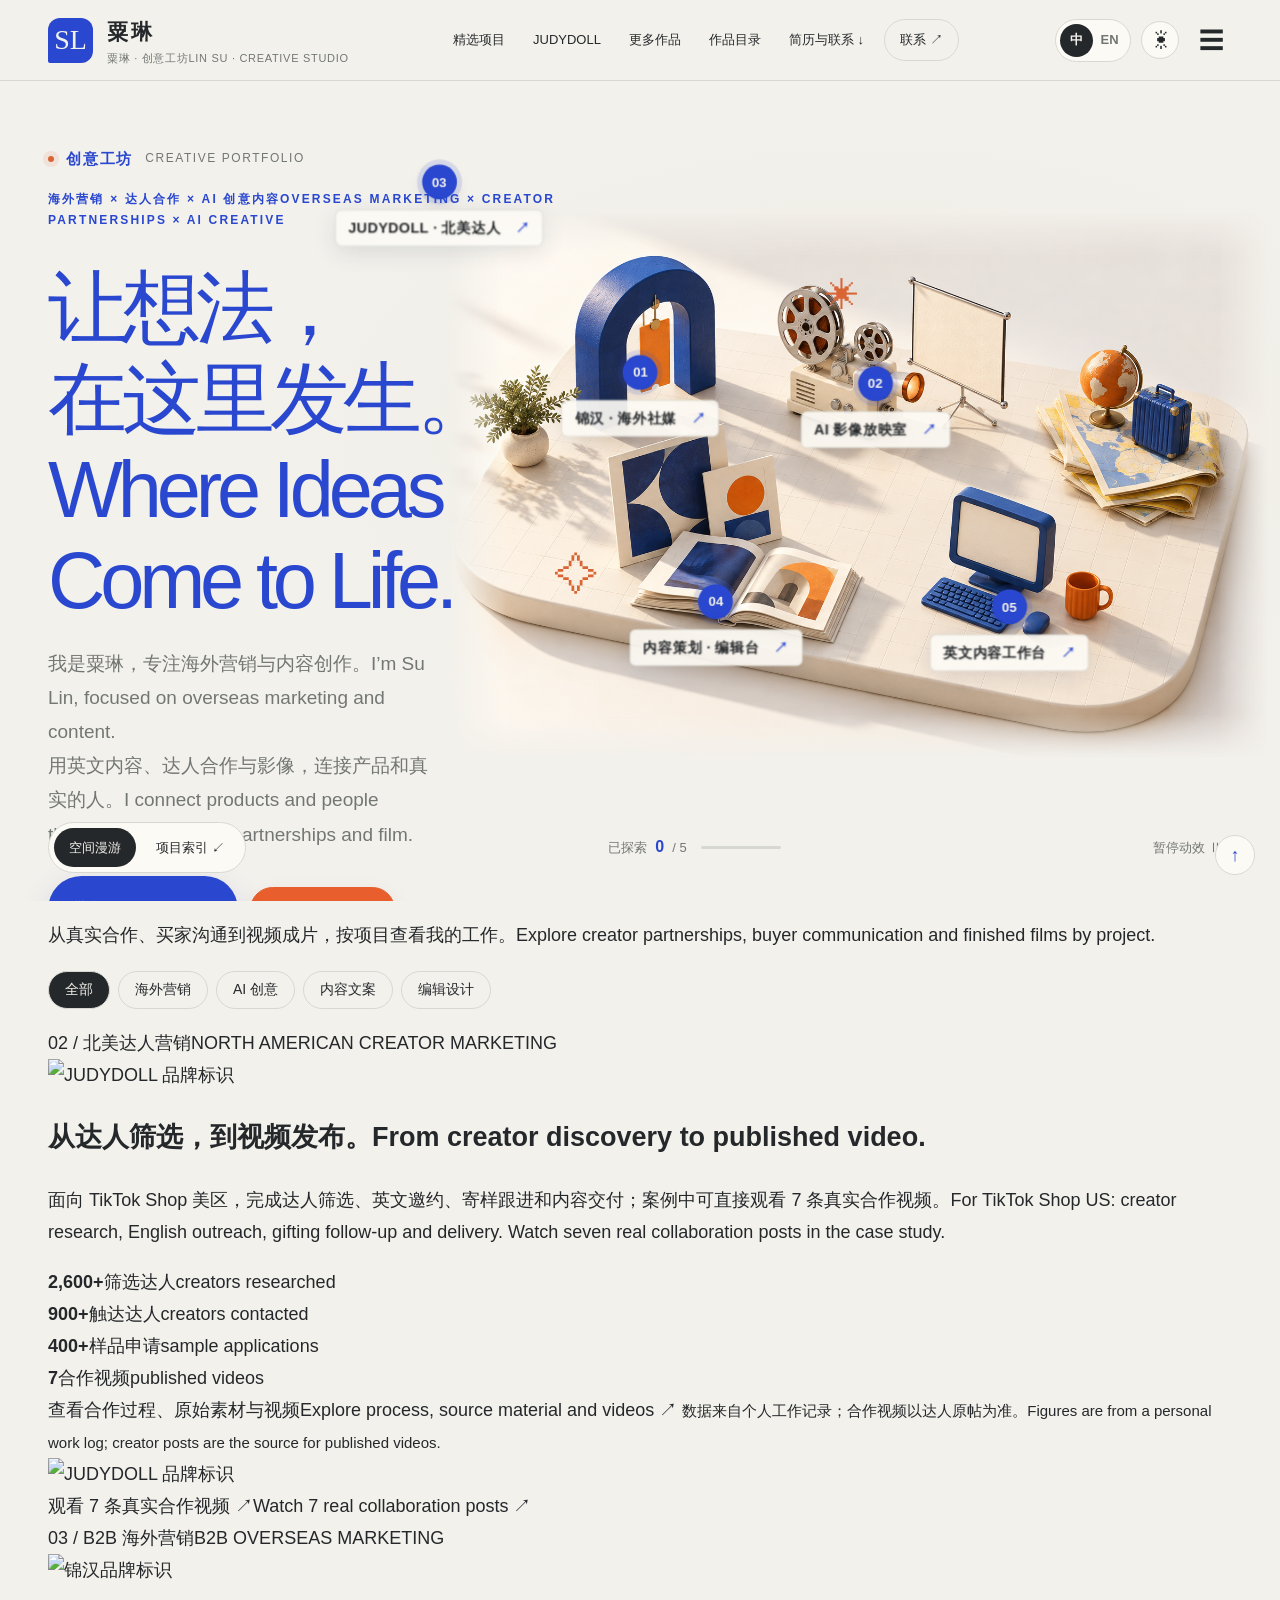
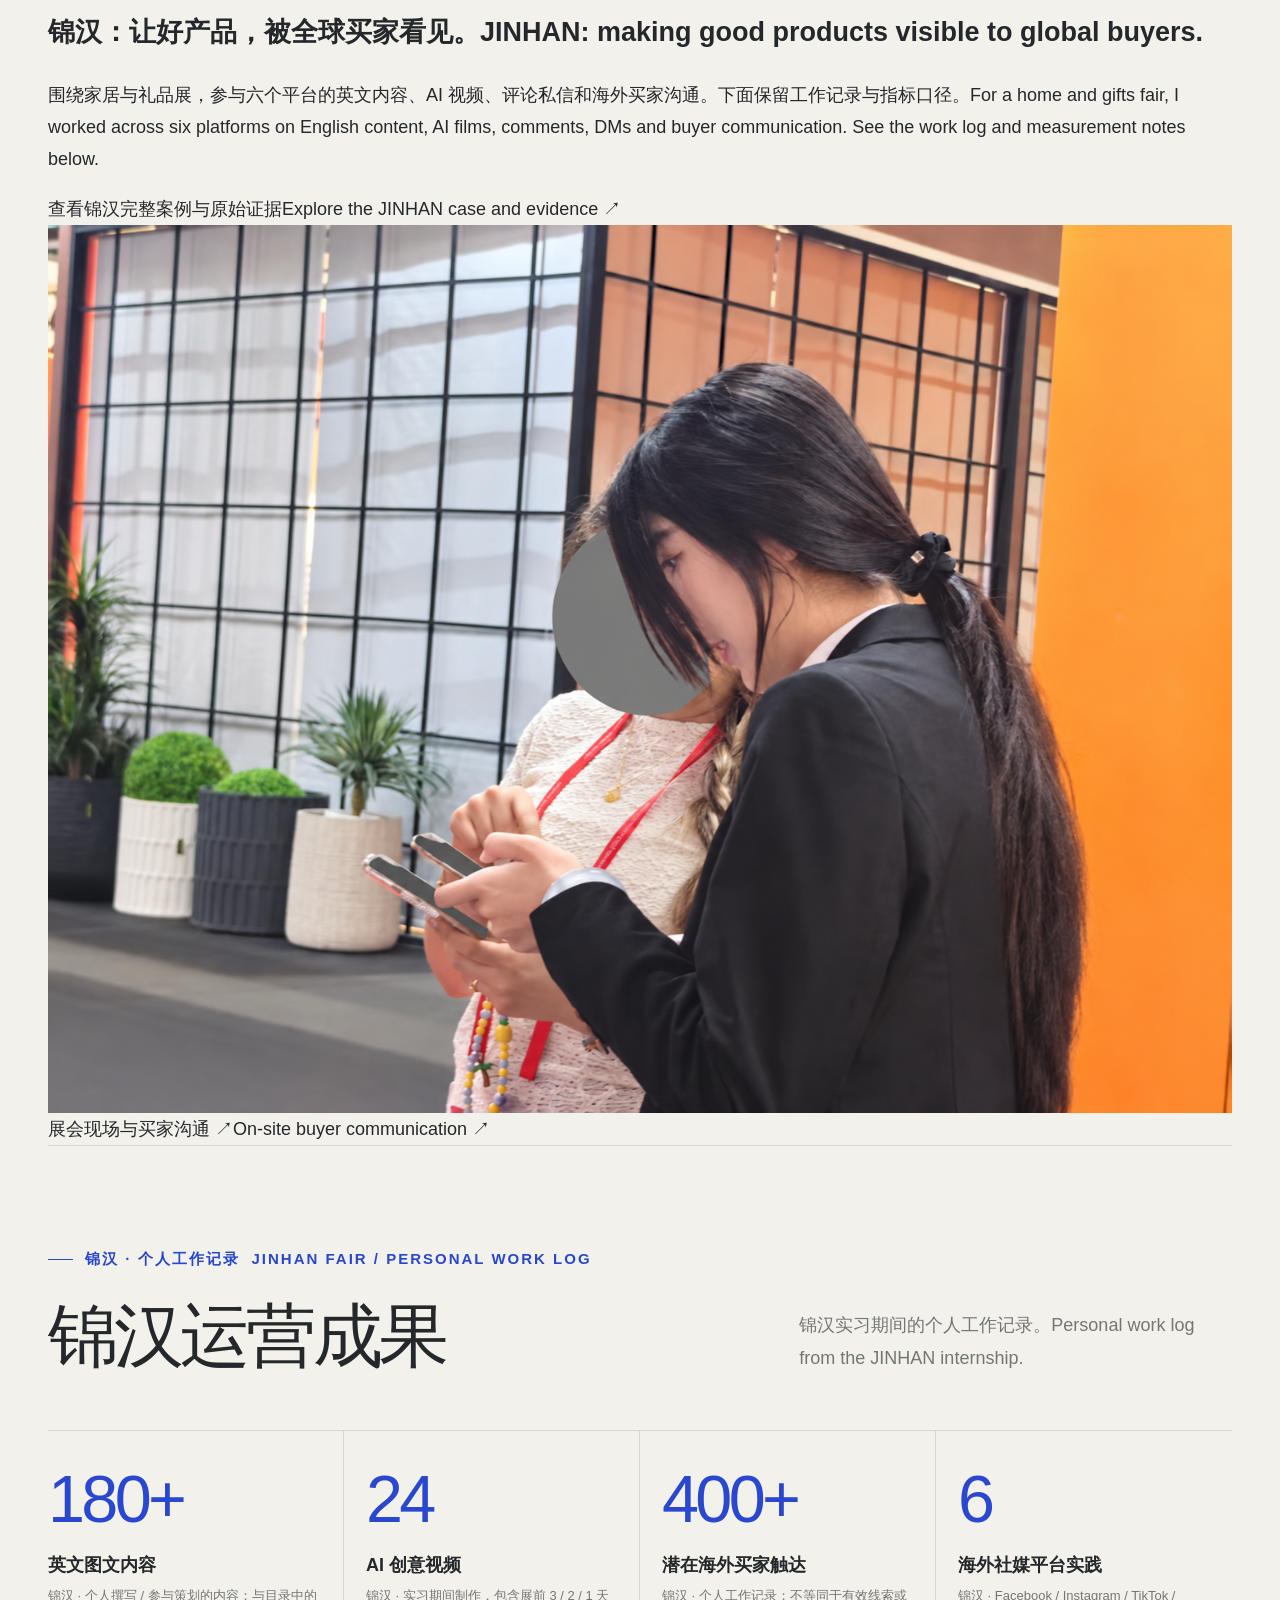
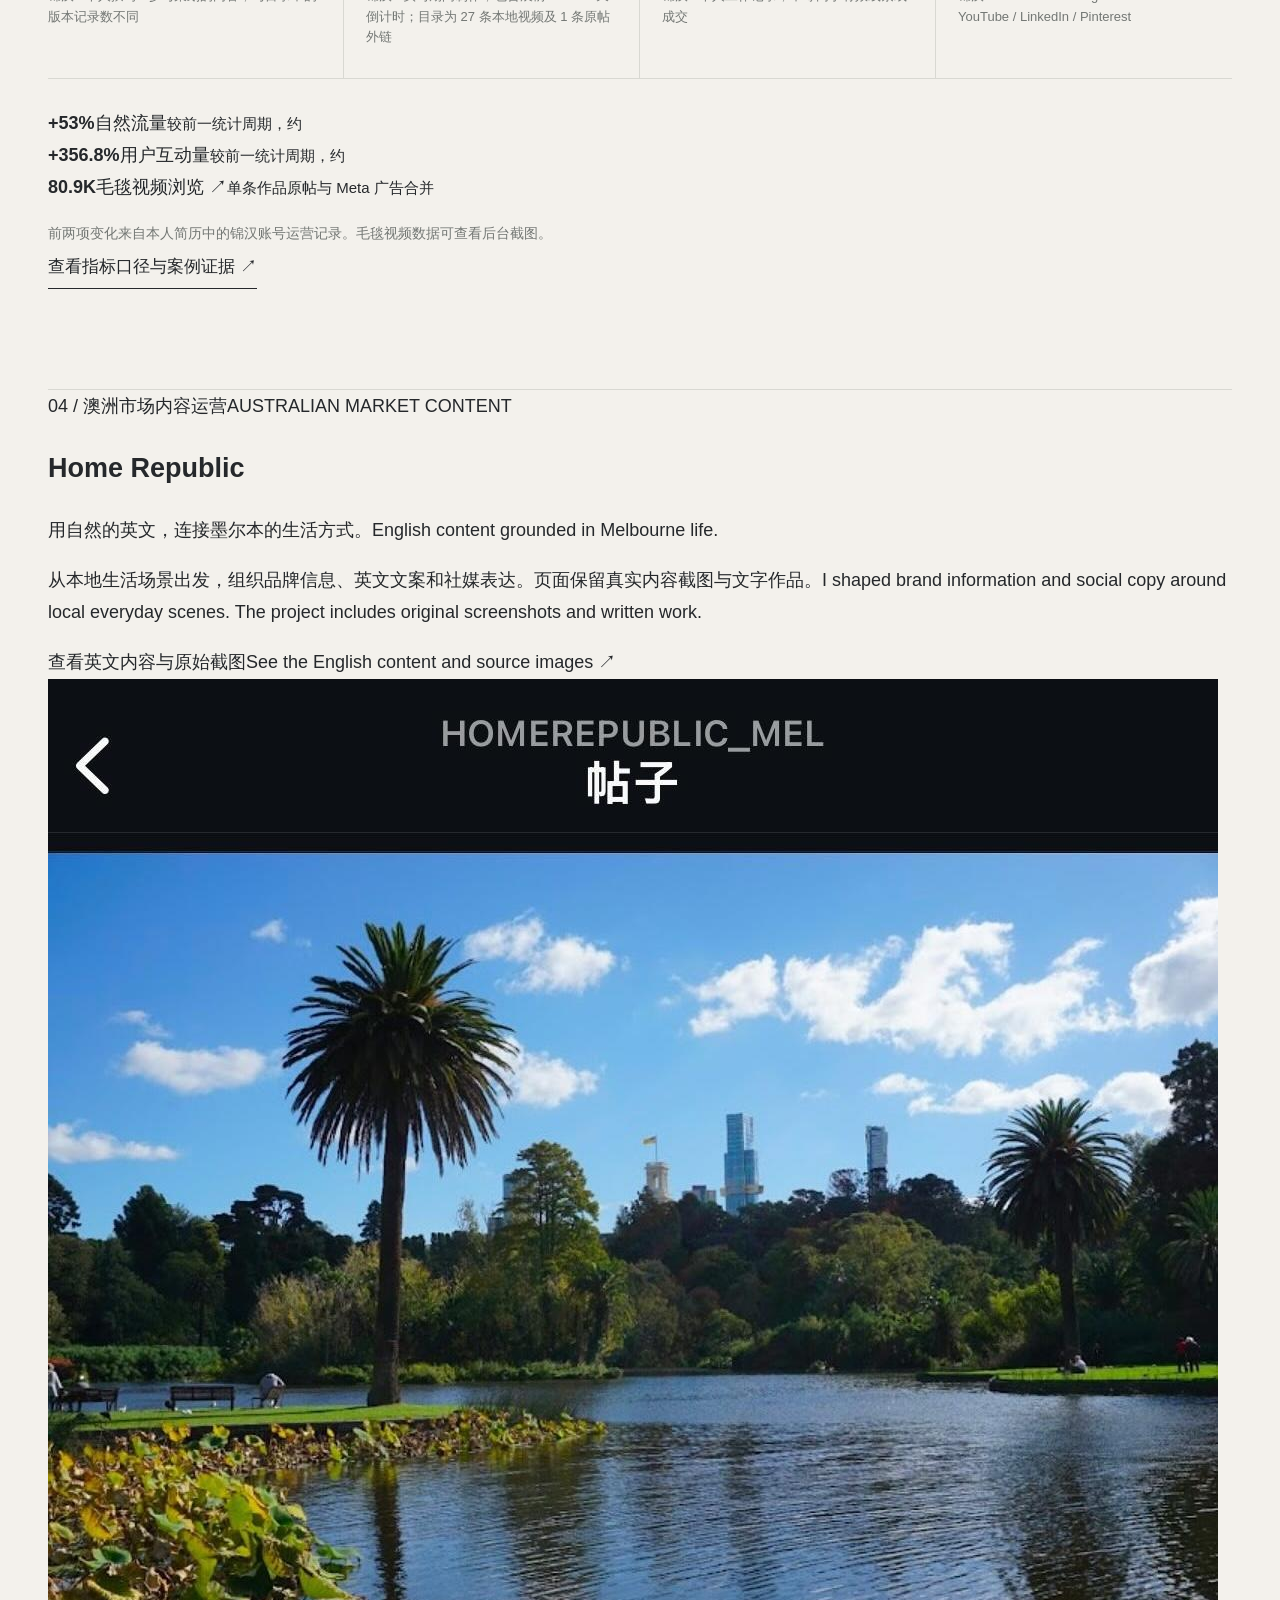
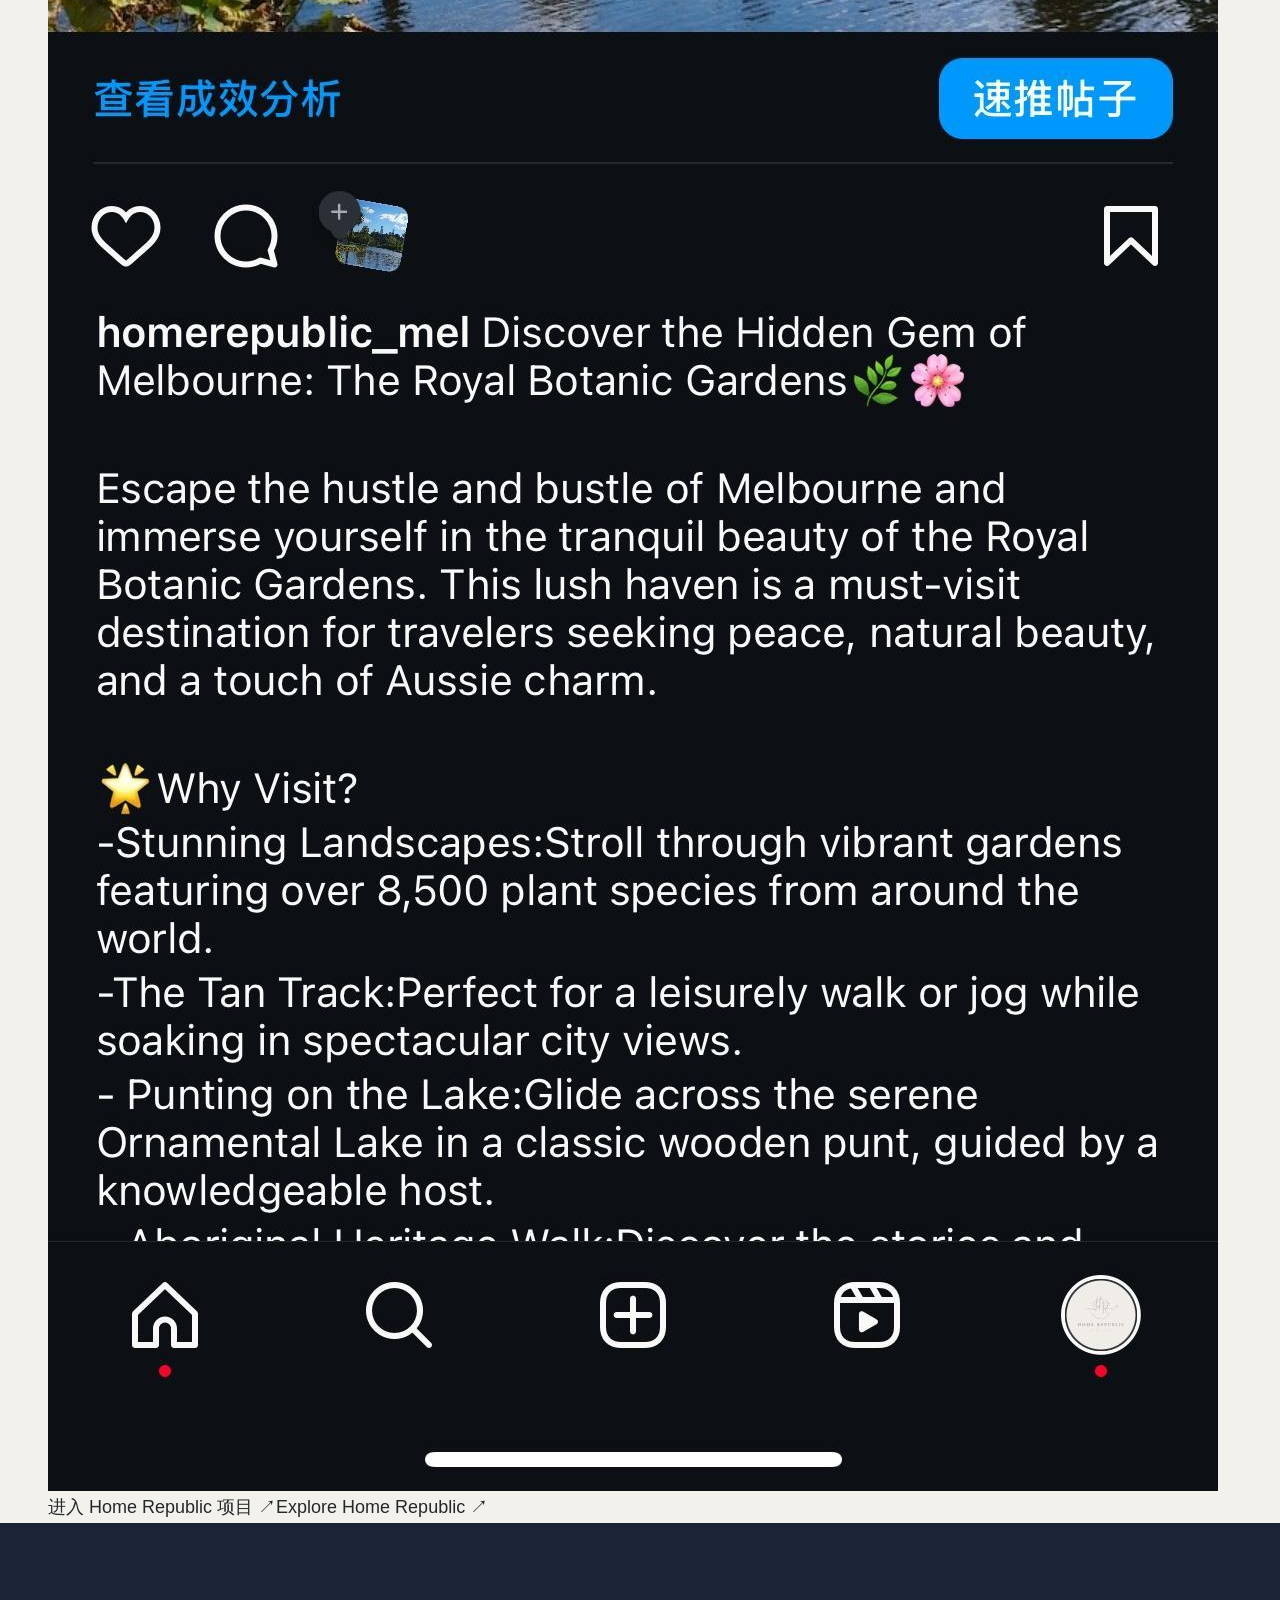
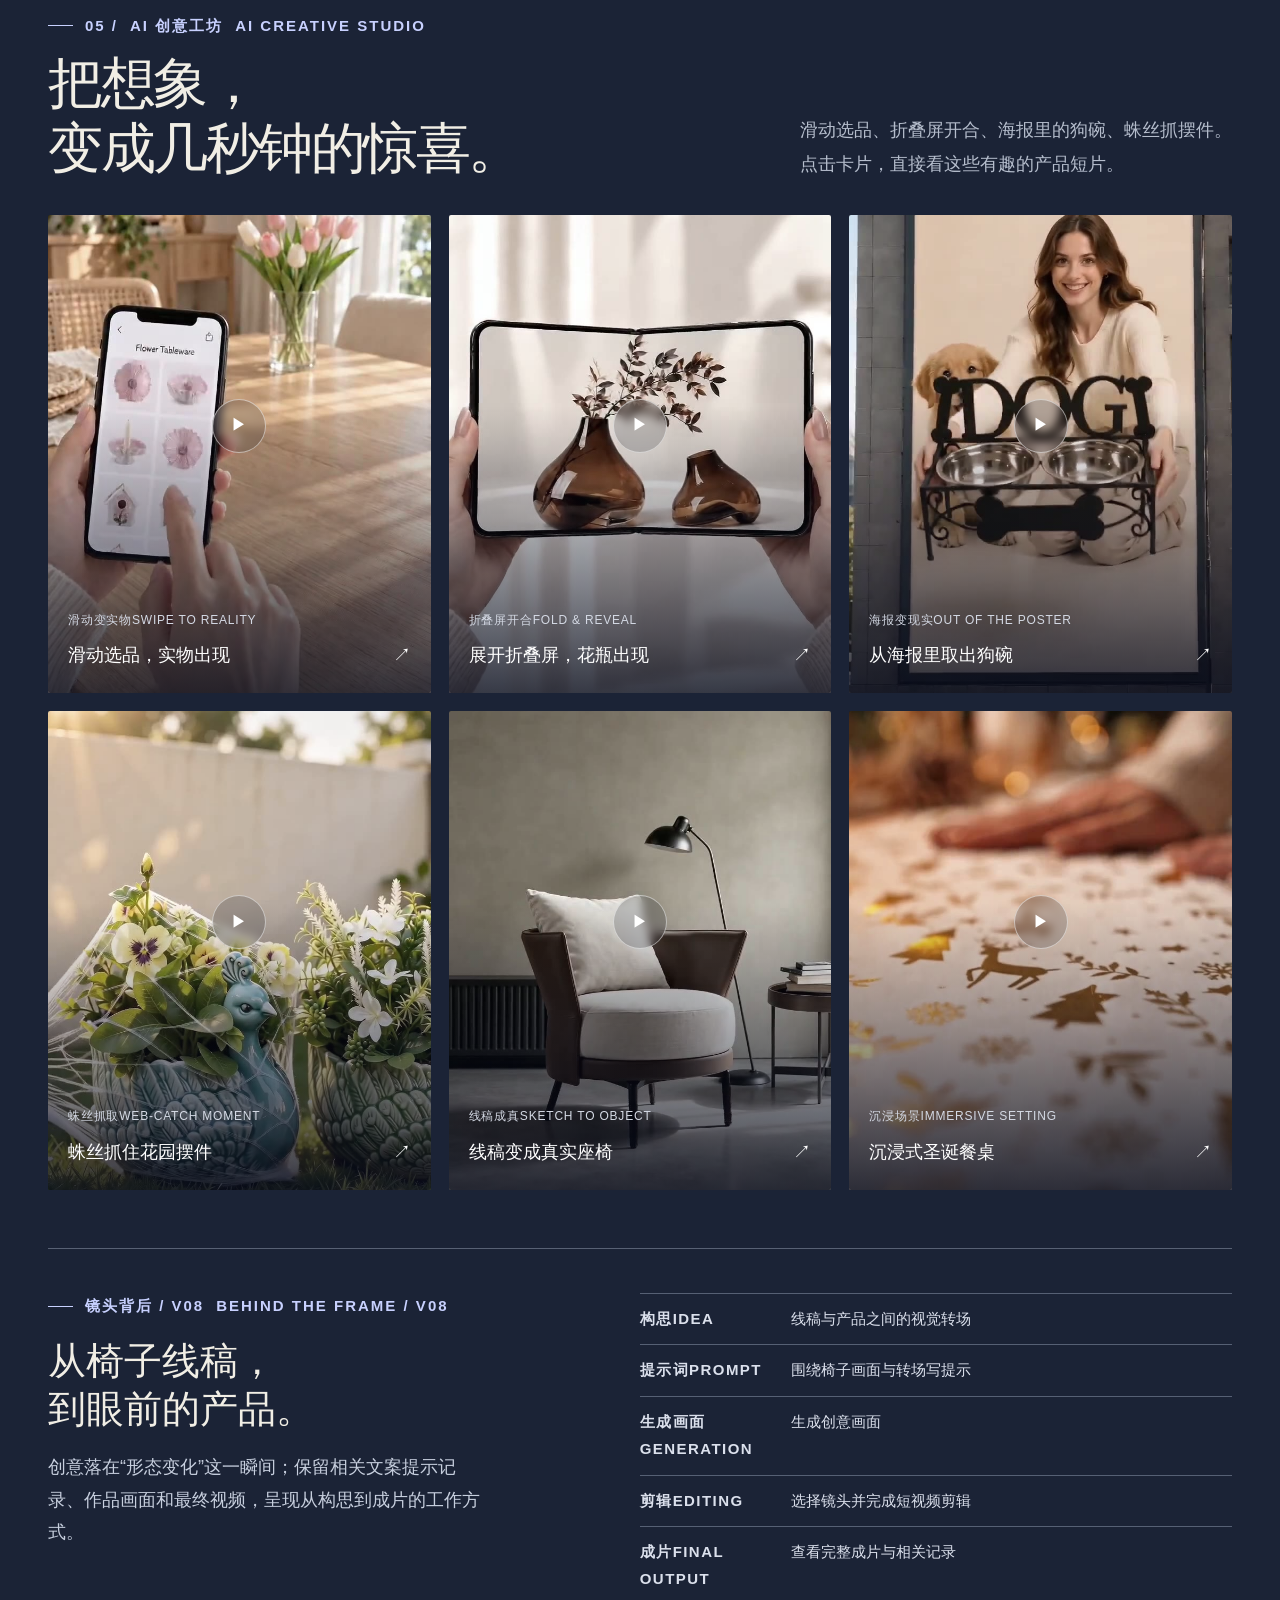
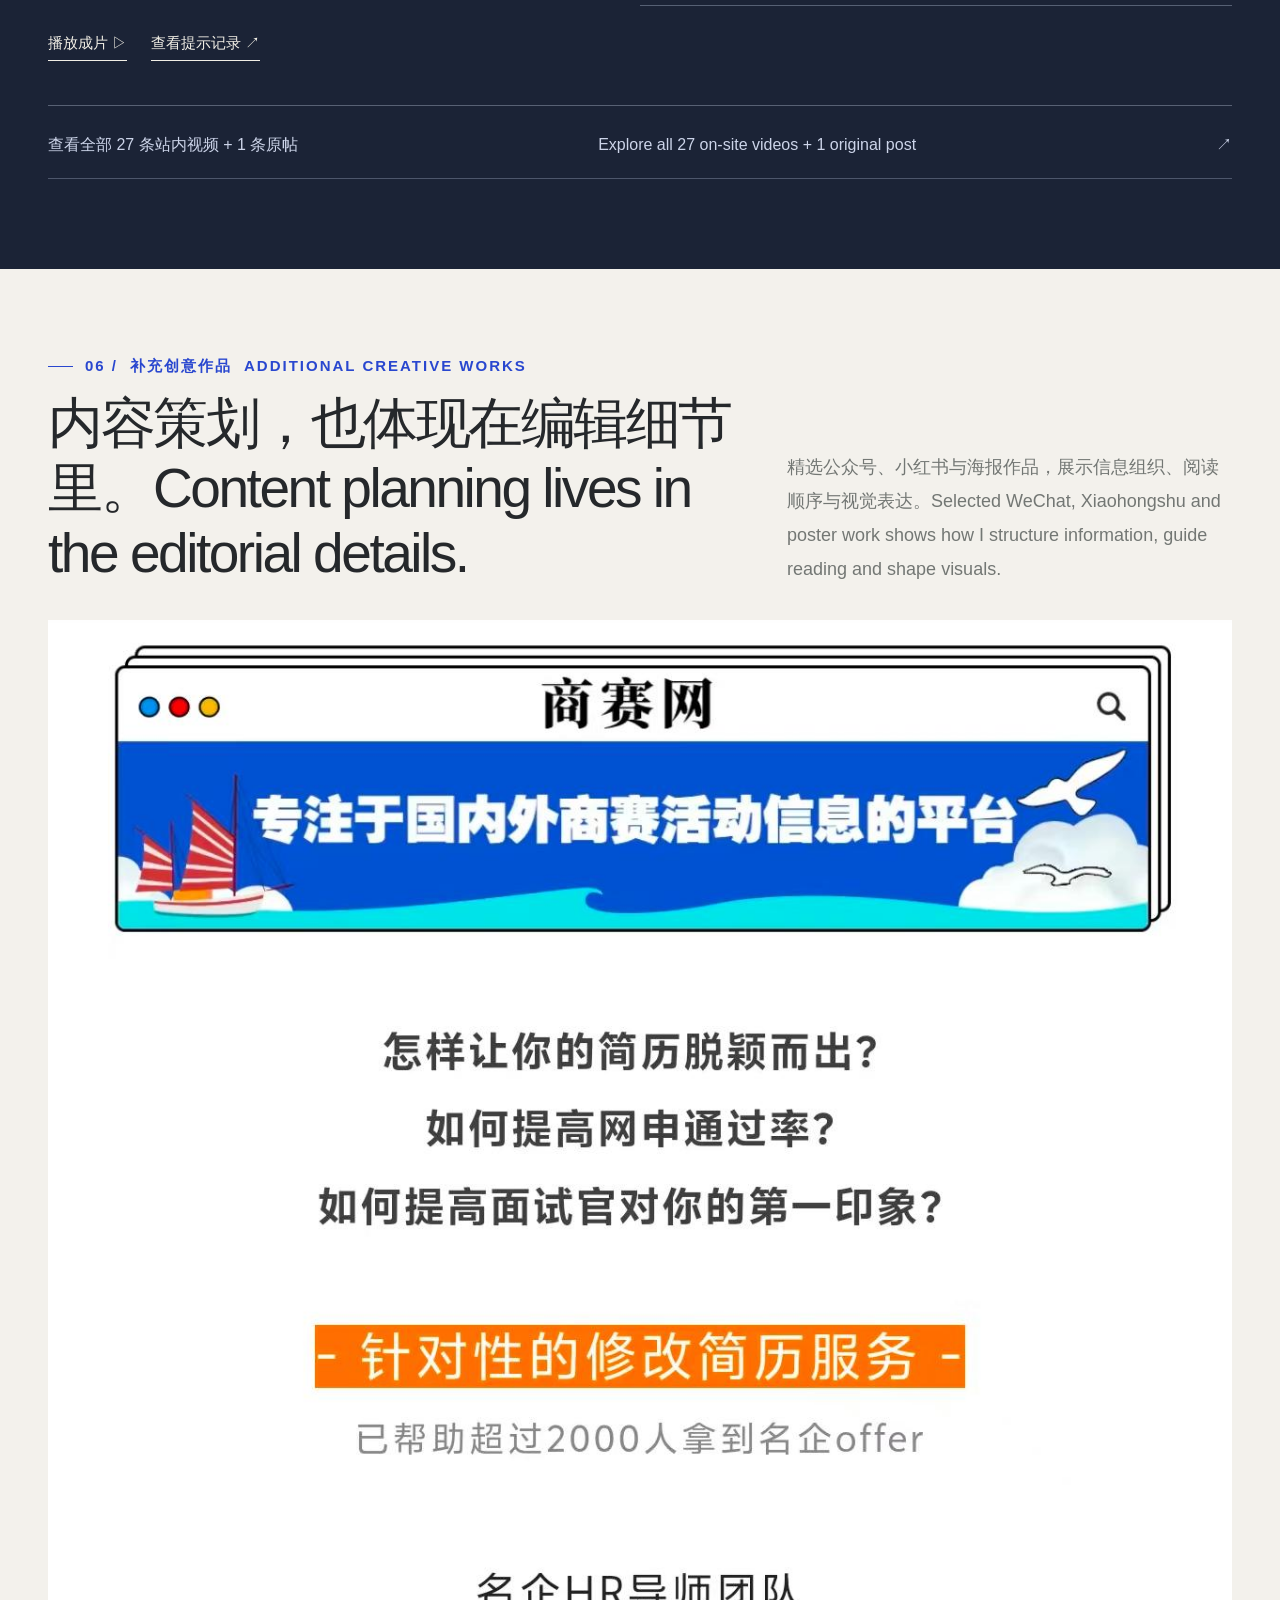
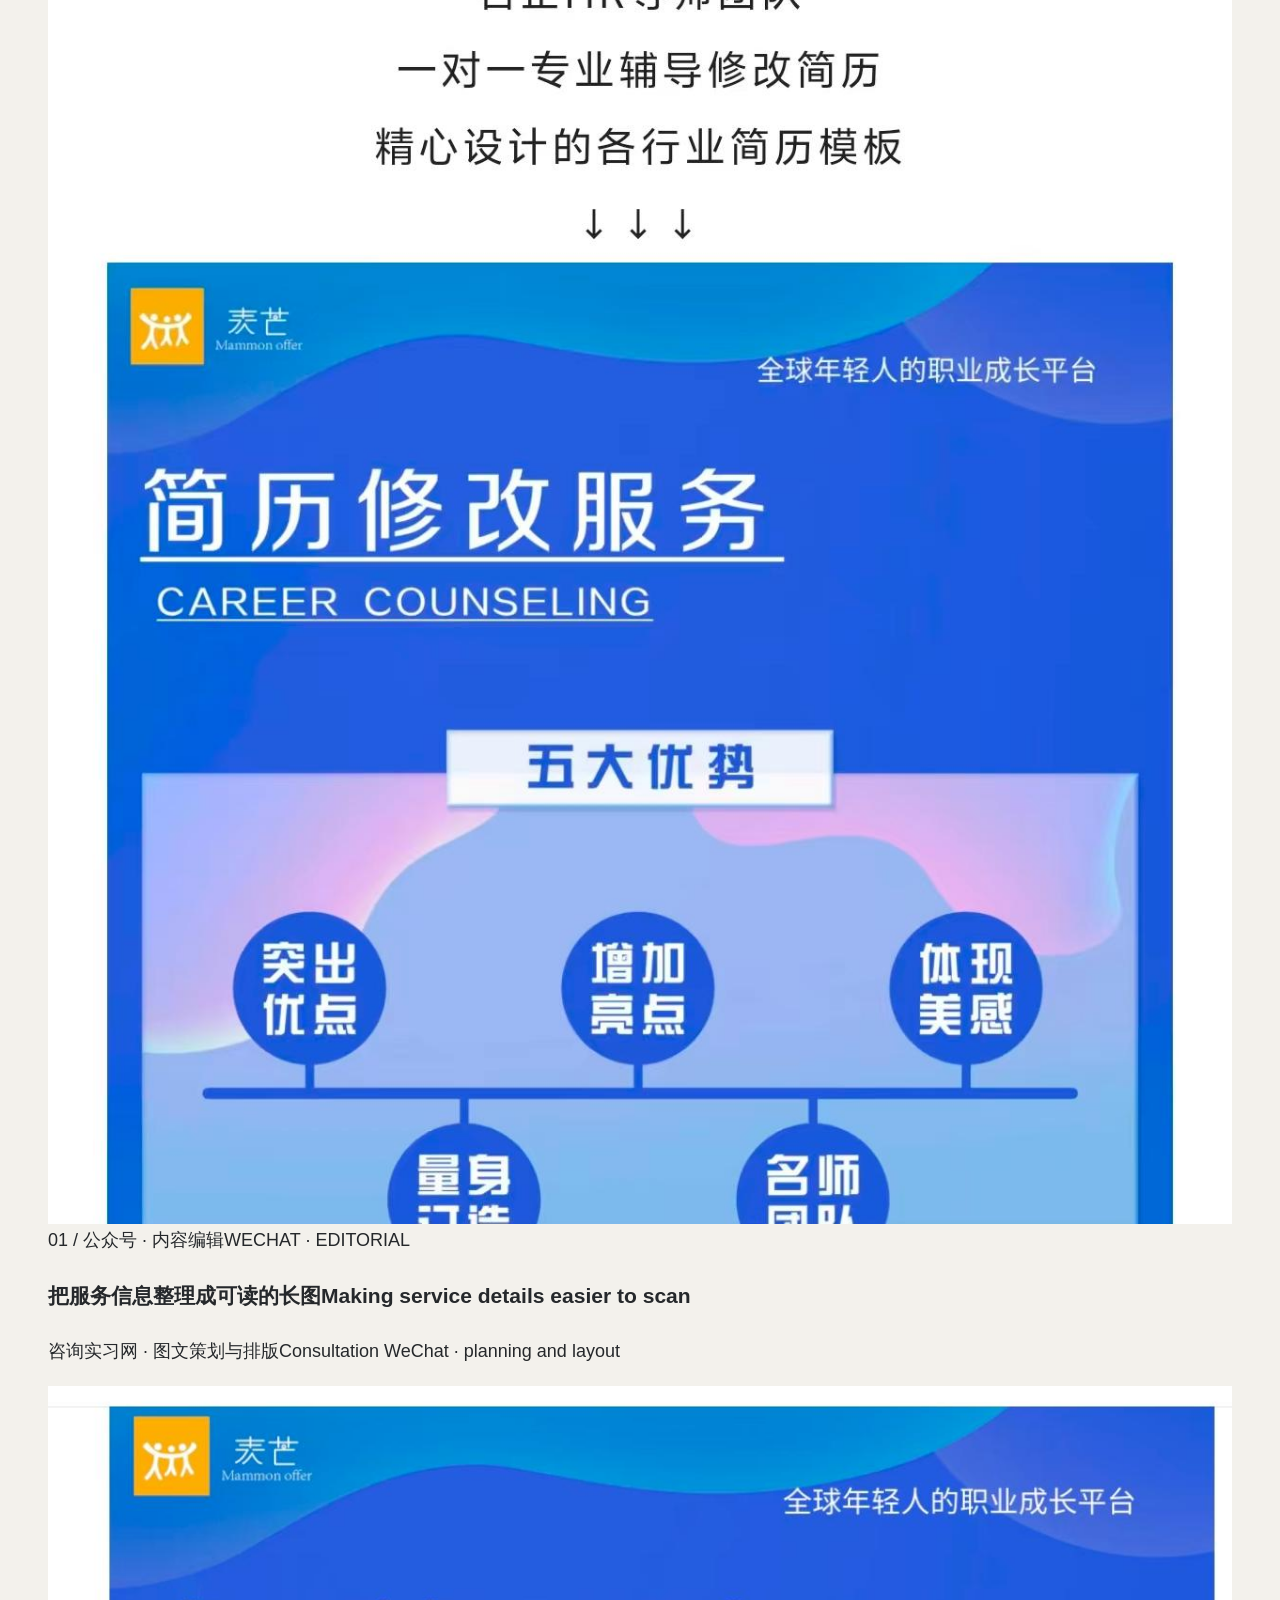
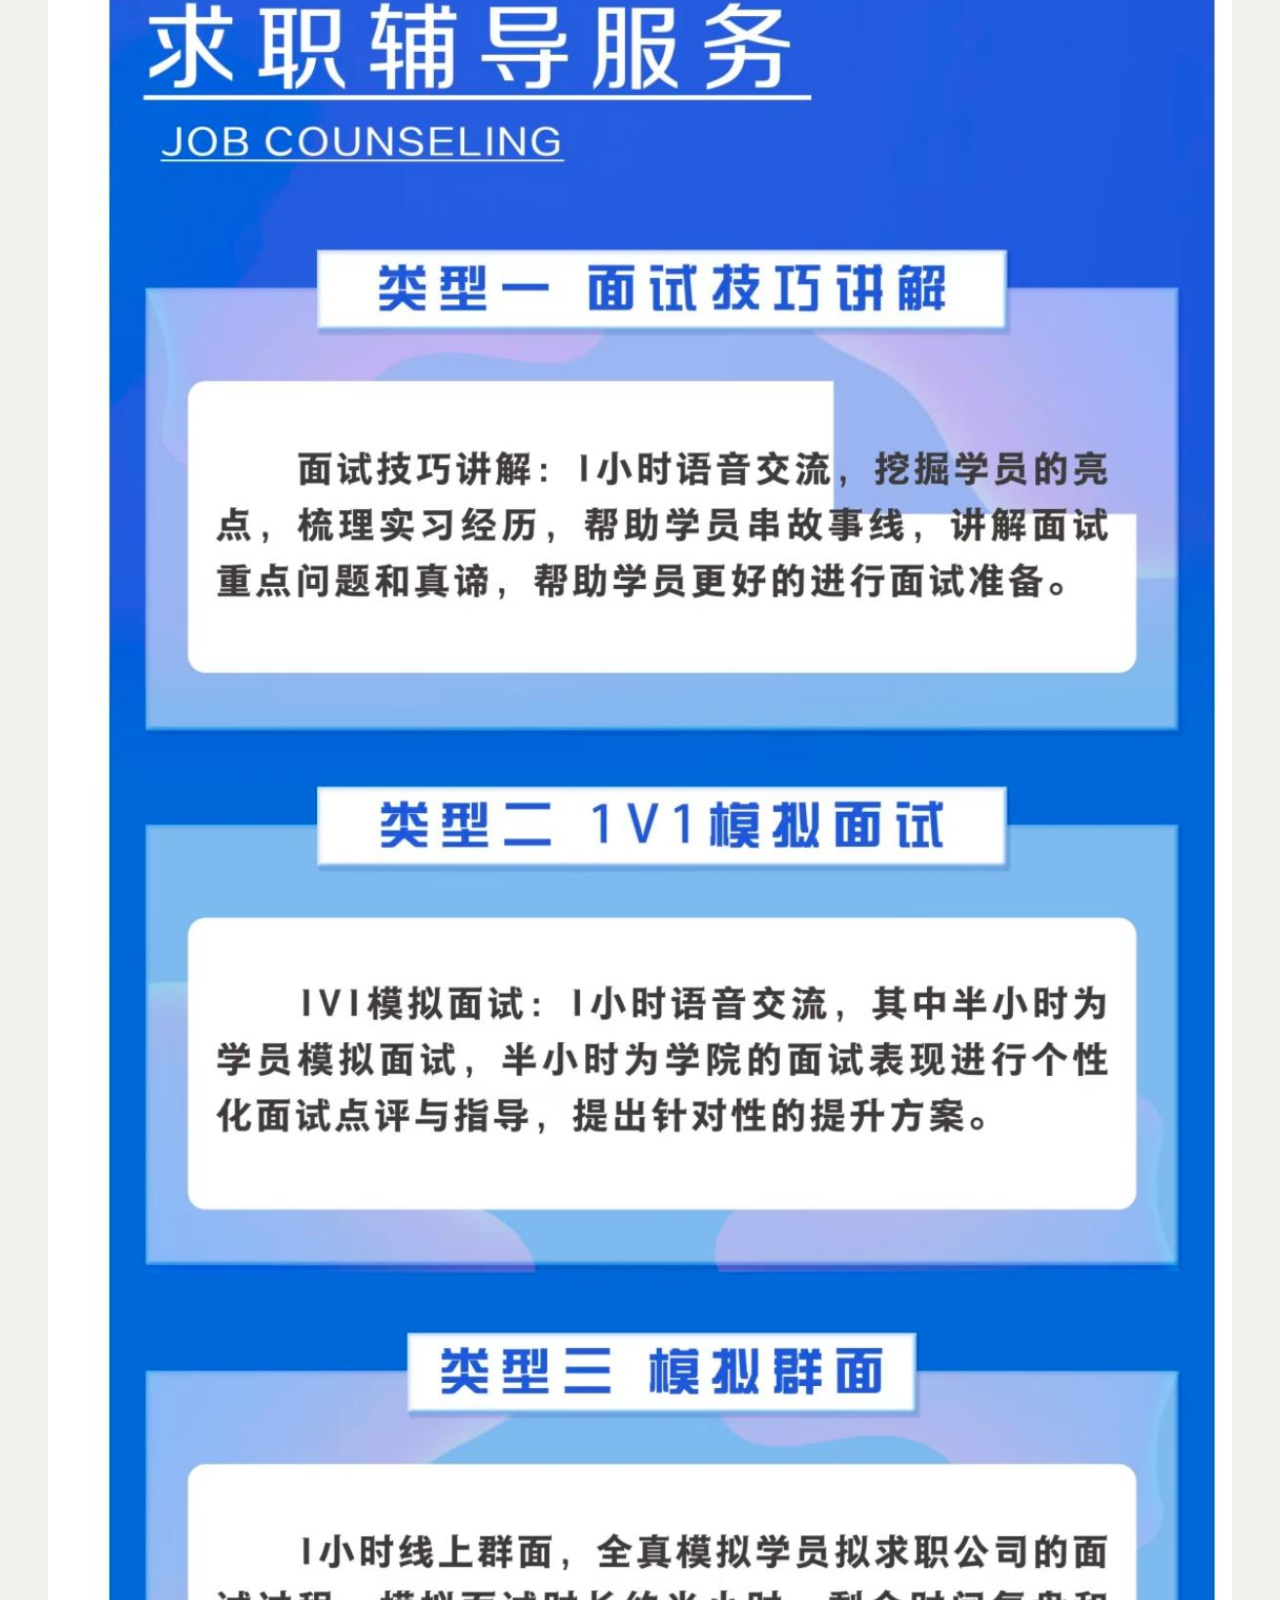
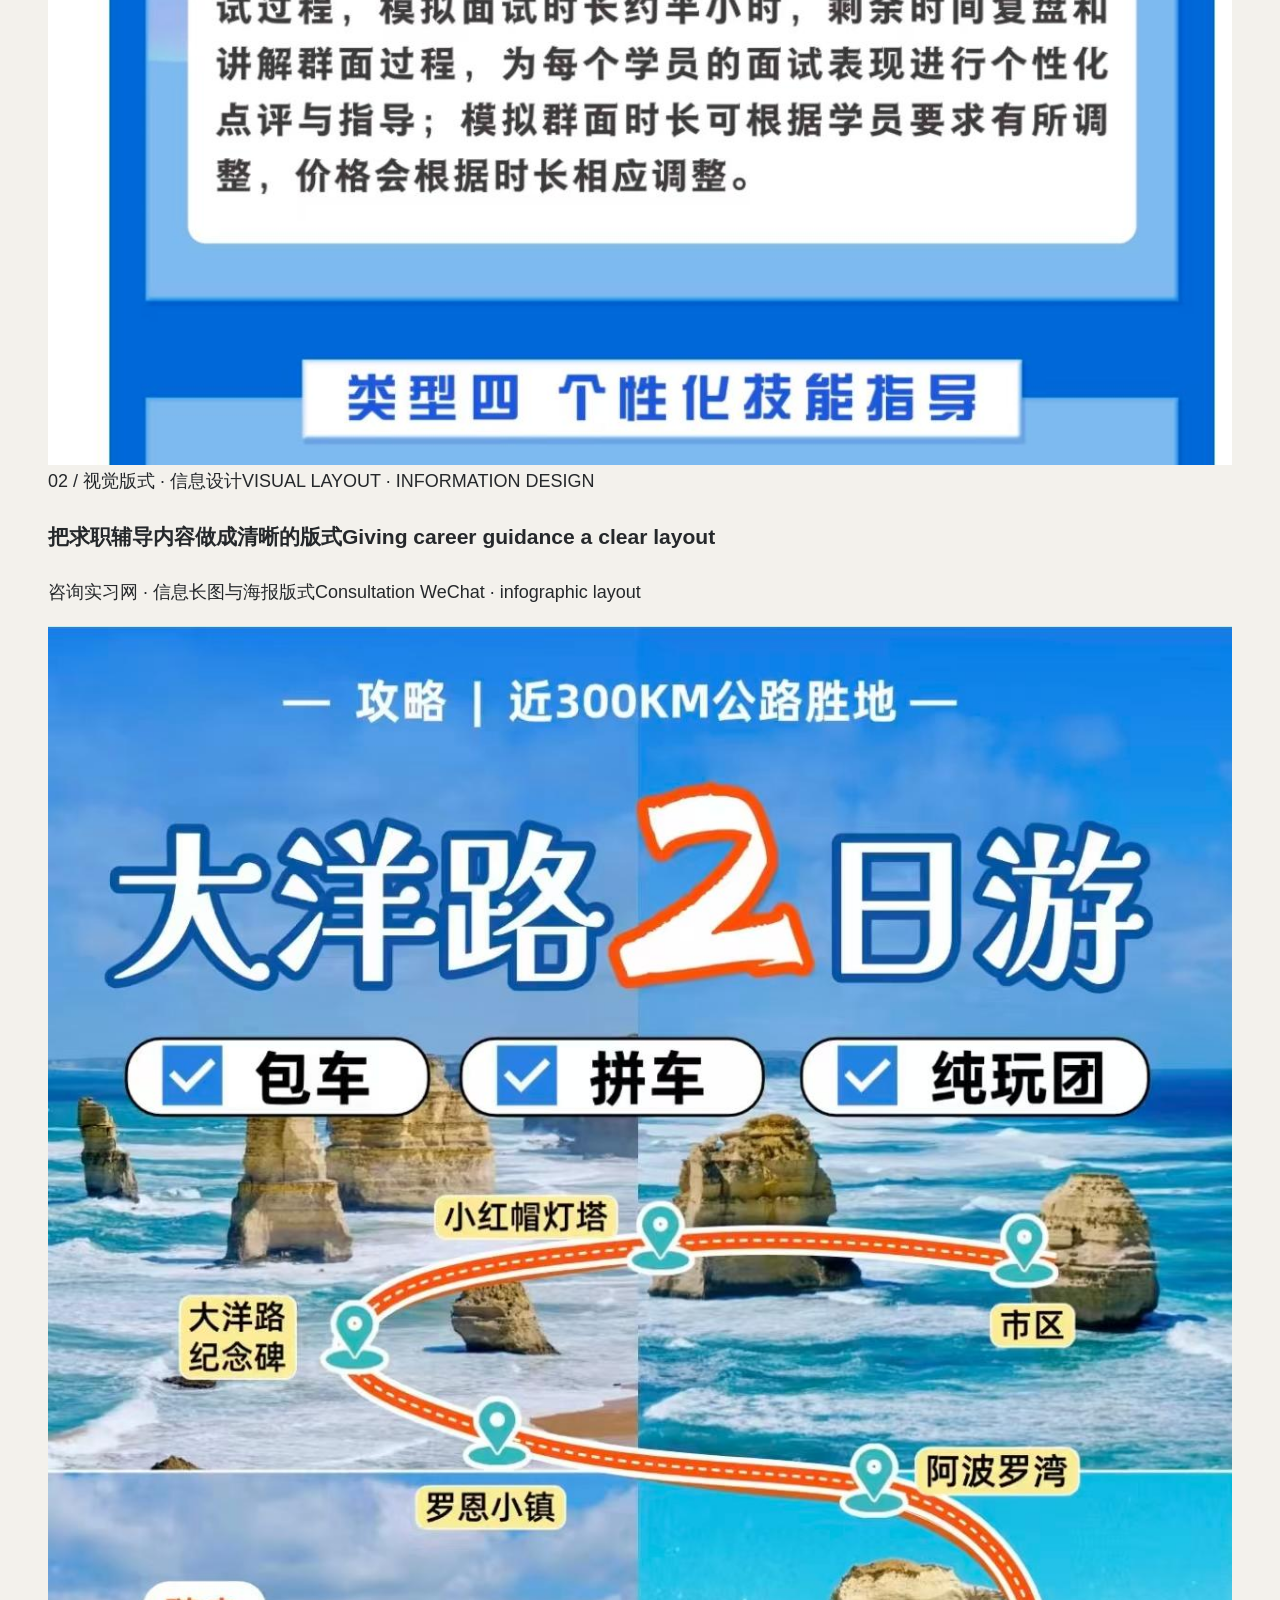
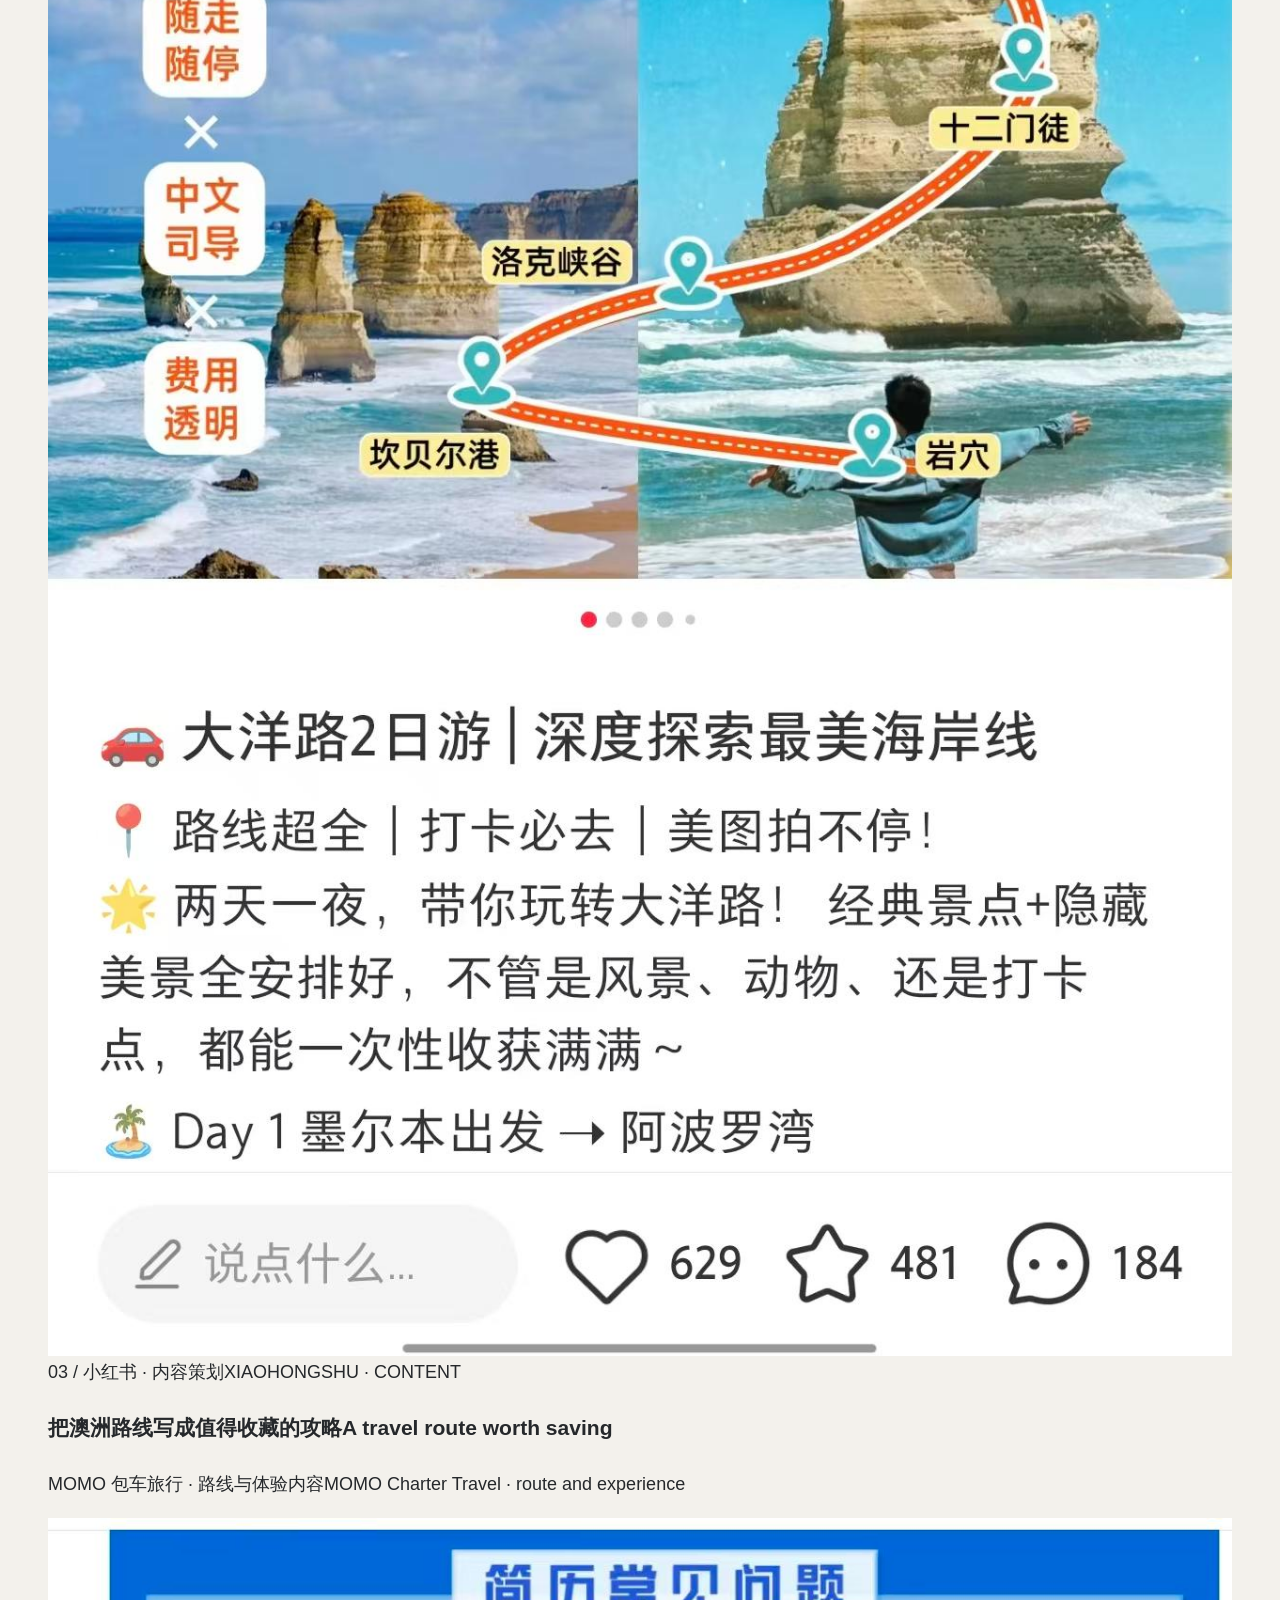
==== commit e4a9801f: "Publish revised portfolio pages and trigger asset import" ====
--- a/index.html
+++ b/index.html
@@ -1,67 +1,115 @@
-<!doctype html><html lang="zh-CN"><head><meta charset="utf-8"><meta name="viewport" content="width=device-width,initial-scale=1"><meta name="theme-color" content="#2947cf"><meta name="description" content="粟琳的个人作品集：海外社媒运营、英文文案、AI创意视频、买家沟通与品牌内容。"><title>粟琳的创作工作室 · 粟琳 LIN SU</title><link rel="icon" href="favicon.svg"><script>try{document.documentElement.dataset.theme=localStorage.getItem("lin-studio-theme")||"day"}catch(e){}try{const q=new URLSearchParams(location.search).get("lang");document.documentElement.lang=q?(q==="en"?"en":"zh-CN"):(localStorage.getItem("lin-studio-language")||"zh-CN")}catch(e){}</script><link rel="stylesheet" href="styles.css"><link rel="stylesheet" href="studio.css"><script src="data.js" defer></script><script src="i18n-data.js" defer></script><script src="i18n.js" defer></script><script src="app.js" defer></script><script src="studio.js" defer></script><script src="enhancements.js" defer></script><link rel="stylesheet" href="enhancements.css"><link rel="stylesheet" href="v2.css"><script src="v2.js" defer></script><link rel="stylesheet" href="recruiter-v3.css"><link rel="stylesheet" href="awards.css"></head><body id="top" class="page-index"><a class="skip-link" href="#main">跳到主要内容</a><header class="nav"><div class="wrap nav-inner"><a class="brand" href="index.html" aria-label="粟琳，返回首页"><span class="monogram">SL</span><span><strong>粟琳</strong><small>LIN SU · CREATIVE STUDIO</small></span></a><nav class="nav-links" id="navigation" aria-label="主要导航"><a href="index.html#work">精选项目</a><a href="jinhan.html">锦汉案例</a><a href="projects.html">更多作品</a><a href="awards.html" data-original><span class="award-zh">奖项与荣誉</span><span class="award-en">Awards</span></a><a href="archive.html">作品目录</a><a class="nav-recruiter" href="recruiters.html">HR 快速浏览 ↗</a><a href="recruiters.html#contact">简历与联系 ↓</a><a class="nav-cta" href="index.html#contact">联系 ↗</a></nav><div class="nav-actions"><div class="language-switch" role="group" aria-label="语言选择"><button type="button" data-lang="zh-CN" data-language-control aria-label="中文" aria-pressed="true">中</button><button type="button" data-lang="en" data-language-control aria-label="English" aria-pressed="false">EN</button></div><button class="theme-toggle" type="button" aria-label="切换为夜间工作室" aria-pressed="false"><span aria-hidden="true">☀</span></button><button class="menu-button" type="button" aria-label="打开导航" aria-controls="navigation" aria-expanded="false">☰</button></div></div></header><div class="reading-progress" aria-hidden="true"></div><main id="main"><section class="studio-landing" aria-label="粟琳的内容创作工作室">
-  <div class="studio-heading"><p class="studio-kicker"><span class="status-dot"></span><strong class="studio-kicker-zh">创意工坊</strong><span class="studio-kicker-en">LIN SU'S CREATIVE STUDIO / 2026</span></p><p class="studio-role">海外营销 · AI 创意 · 内容策略</p><h1>让想法，<br>在这里<span>发生。</span></h1><p class="studio-intro">我是粟琳。用文字、影像和一点想象力，<br>连接产品与真实的人。</p><div class="studio-actions"><button class="studio-tour" data-project="jinhan">带我逛一圈 <span aria-hidden="true">↗</span></button><a class="hero-recruiter-link" href="recruiters.html">HR：30 秒看代表作品 ↗</a></div><p class="studio-proofline">185 篇英文图文 <span>·</span> 24 条 AI 视频 <span>·</span> 6 个海外平台</p><span class="tiny-note">点击工作室里的物件，打开我的作品。</span></div>
-  <div class="studio-atmosphere" aria-hidden="true"><span class="orbit orbit-one"></span><span class="orbit orbit-two"></span><span class="light-grain grain-a"></span><span class="light-grain grain-b"></span><span class="light-grain grain-c"></span></div><div class="scene-perspective"><div class="studio-scene" id="studio-scene"><img class="scene-image scene-day" src="assets/studio/creative-studio.png" alt="微缩创作工作室：展会拱门、放映机、旅行地图、杂志与电脑" fetchpriority="high"><img class="scene-image scene-night" src="assets/studio/creative-studio-night.png" alt="月光下亮起灯光的创作工作室" loading="eager">
+<!doctype html><html lang="zh-CN"><head><meta charset="utf-8"><meta name="viewport" content="width=device-width,initial-scale=1"><meta name="theme-color" content="#2947cf"><meta name="robots" content="noindex,nofollow,noarchive"><meta name="description" content="粟琳的个人作品集：海外社媒运营、英文文案、AI创意视频、买家沟通与品牌内容。"><title>粟琳创意作品集 · 粟琳 LIN SU</title><link rel="icon" href="favicon.svg"><script>try{document.documentElement.dataset.theme=localStorage.getItem("lin-studio-theme")||"day"}catch(e){}try{const q=new URLSearchParams(location.search).get("lang");document.documentElement.lang=q?(q==="en"?"en":"zh-CN"):(localStorage.getItem("lin-studio-language")||"zh-CN")}catch(e){}</script><link rel="stylesheet" href="styles.css"><link rel="stylesheet" href="studio.css"><script src="data.js" defer></script><script src="i18n-data.js" defer></script><script src="i18n.js" defer></script><script src="app.js" defer></script><script src="studio.js" defer></script><script src="enhancements.js" defer></script><link rel="stylesheet" href="enhancements.css"><link rel="stylesheet" href="v2.css"><script src="v2.js" defer></script><link rel="stylesheet" href="recruiter-v3.css"><link rel="stylesheet" href="awards.css"><link rel="stylesheet" href="judydoll-integration.css"><link rel="stylesheet" href="home-order.css"></head><body id="top" class="page-index"><a class="skip-link" href="#main">跳到主要内容</a><header class="nav"><div class="wrap nav-inner"><a class="brand" href="index.html" aria-label="粟琳，返回首页"><span class="monogram">SL</span><span><strong>粟琳</strong><small><span class="l10n-zh" data-original>粟琳 · 创意工坊</span><span class="l10n-en" data-original>LIN SU · CREATIVE STUDIO</span></small></span></a><nav class="nav-links" id="navigation" aria-label="主要导航"><a href="index.html#work">精选项目</a><a href="judydoll.html">JUDYDOLL</a><a href="jinhan.html">锦汉案例</a><a href="projects.html">更多作品</a><a href="awards.html" data-original><span class="award-zh">奖项与荣誉</span><span class="award-en">Awards</span></a><a href="archive.html">作品目录</a><a class="nav-recruiter" href="recruiters.html">HR 快速浏览 ↗</a><a href="recruiters.html#contact">简历与联系 ↓</a><a class="nav-cta" href="index.html#contact">联系 ↗</a></nav><div class="nav-actions"><div class="language-switch" role="group" aria-label="语言选择"><button type="button" data-lang="zh-CN" data-language-control aria-label="中文" aria-pressed="true">中</button><button type="button" data-lang="en" data-language-control aria-label="English" aria-pressed="false">EN</button></div><button class="theme-toggle" type="button" aria-label="切换为夜间工作室" aria-pressed="false"><span aria-hidden="true">☀</span></button><button class="menu-button" type="button" aria-label="打开导航" aria-controls="navigation" aria-expanded="false">☰</button></div></div></header><div class="reading-progress" aria-hidden="true"></div><main id="main"><section class="studio-landing" aria-label="粟琳的内容创作工作室">
+  <div class="studio-heading"><p class="studio-kicker"><span class="status-dot"></span><strong class="studio-kicker-zh">创意工坊</strong><span class="studio-kicker-en" data-original>CREATIVE PORTFOLIO</span></p><p class="studio-role"><span class="l10n-zh" data-original>海外营销 × 达人合作 × AI 创意内容</span><span class="l10n-en" data-original>OVERSEAS MARKETING × CREATOR PARTNERSHIPS × AI CREATIVE</span></p><h1 data-original><span class="localized-heading heading-zh" lang="zh-CN">让想法，<br>在这里<span>发生。</span></span><span class="localized-heading heading-en" lang="en">Where Ideas<br>Come to <span>Life.</span></span></h1><p class="studio-intro"><span class="l10n-zh" data-original>我是粟琳，专注海外营销与内容创作。</span><span class="l10n-en" data-original>I’m Su Lin, focused on overseas marketing and content.</span><br><span class="l10n-zh" data-original>用英文内容、达人合作与影像，连接产品和真实的人。</span><span class="l10n-en" data-original>I connect products and people through copy, creator partnerships and film.</span></p><div class="studio-actions"><button class="studio-tour" data-project="jinhan">带我逛一圈 <span aria-hidden="true">↗</span></button><a class="hero-recruiter-link" href="recruiters.html">HR · 30 秒速览 ↗</a></div><p class="studio-proofline">2,600+ <span class="l10n-zh" data-original>筛选达人</span><span class="l10n-en" data-original>creators researched</span> <span>·</span> 180+ <span class="l10n-zh" data-original>英文图文</span><span class="l10n-en" data-original>English pieces</span> <span>·</span> 7 <span class="l10n-zh" data-original>合作视频</span><span class="l10n-en" data-original>collaboration posts</span> <span>·</span> 6 <span class="l10n-zh" data-original>海外平台</span><span class="l10n-en" data-original>platforms</span></p><span class="tiny-note">点击工作室里的物件，打开我的作品。</span></div>
+  <div class="studio-atmosphere" aria-hidden="true"><span class="orbit orbit-one"></span><span class="orbit orbit-two"></span><span class="light-grain grain-a"></span><span class="light-grain grain-b"></span><span class="light-grain grain-c"></span></div><div class="scene-perspective"><div class="studio-scene" id="studio-scene"><img class="scene-image scene-day" src="assets/studio/creative-studio.png" alt="微缩创作工作室：展会拱门、放映机、品牌展台、杂志与电脑" fetchpriority="high"><img class="scene-image scene-night" src="assets/studio/creative-studio-night.png" alt="月光下亮起灯光的创作工作室" loading="eager">
     <button class="scene-point point-jinhan" data-project="jinhan" aria-label="探索锦汉海外社媒运营项目"><span class="scene-pin">01</span><span class="scene-label">锦汉 · 海外社媒<small>B2B 内容 / 买家沟通</small> <i>↗</i></span></button>
     <button class="scene-point point-motion" data-project="motion" aria-label="探索 AI 视频作品"><span class="scene-pin">02</span><span class="scene-label">AI 影像放映室<small>AI 创意 / 短视频</small> <i>↗</i></span></button>
-    <button class="scene-point point-momo" data-project="momo" aria-label="探索 MOMO 小红书旅行项目"><span class="scene-pin">03</span><span class="scene-label">MOMO · 旅行手记<small>小红书 / 旅行内容</small> <i>↗</i></span></button>
-    <button class="scene-point point-editorial" data-project="editorial" aria-label="探索公众号与海报作品"><span class="scene-pin">04</span><span class="scene-label">公众号 · 编辑台<small>公众号 / 信息设计</small> <i>↗</i></span></button>
+    <button class="scene-point point-judydoll" data-project="judydoll" aria-label="探索 JUDYDOLL 北美达人合作案例"><span class="scene-pin">03</span><span class="scene-label">JUDYDOLL · 北美达人<small>达人开发 / 内容合作</small> <i>↗</i></span></button>
+    <button class="scene-point point-editorial" data-project="editorial" aria-label="探索公众号与海报作品"><span class="scene-pin">04</span><span class="scene-label">内容策划 · 编辑台<small>图文 / 海报 / 信息设计</small> <i>↗</i></span></button>
     <button class="scene-point point-home" data-project="home" aria-label="探索 Home Republic 英文内容"><span class="scene-pin">05</span><span class="scene-label">英文内容工作台<small>英文文案 / 生活方式</small> <i>↗</i></span></button>
-    <span class="scene-spark spark-a" aria-hidden="true">✳</span><span class="scene-spark spark-b" aria-hidden="true">✧</span>
+    <span class="scene-brand-sticker scene-brand-jinhan" aria-hidden="true"><img src="assets/brand/jinhan-fair-logo.png" alt=""></span><span class="scene-brand-sticker scene-brand-judydoll" aria-hidden="true"><img src="assets/brand/judydoll-logo.png" alt=""></span><span class="scene-spark spark-a" aria-hidden="true">✳</span><span class="scene-spark spark-b" aria-hidden="true">✧</span>
   </div></div>
   <div class="studio-bottom"><div class="studio-view"><span class="view-active">空间漫游</span><a href="#work">项目索引 ↙</a></div><span class="scene-hint exploration"><span>已探索</span> <b id="explored-count">0</b> / 5 <span class="exploration-meter" aria-hidden="true"></span></span><button class="motion-toggle" aria-pressed="false">暂停动效 Ⅱ</button></div>
 </section>
-<section class="studio-index wrap section" id="work"><div class="section-head"><div><div class="eyebrow">SELECTED WORK / 01—05</div><h2>每个项目，<br>都有自己的表达方式。</h2></div><p>从海外买家的采购需求，到一段值得收藏的旅行攻略。这里是我在不同场景里，做过的内容与尝试。</p></div>
-<div class="work-filters" role="group" aria-label="筛选精选项目">
+<section class="work-index wrap" id="work" aria-label="项目导航">
+  <p class="work-intro"><span class="l10n-zh" data-original>从真实合作、买家沟通到视频成片，按项目查看我的工作。</span><span class="l10n-en" data-original>Explore creator partnerships, buyer communication and finished films by project.</span></p>
+  <div class="work-filters" role="group" aria-label="筛选精选项目">
   <button type="button" data-work-filter="all" aria-pressed="true">全部</button>
-  <button type="button" data-work-filter="social">海外社媒</button>
-  <button type="button" data-work-filter="creative">AI 创意</button>
-  <button type="button" data-work-filter="copywriting">文案</button>
-  <button type="button" data-work-filter="editorial">编辑设计</button>
+  <button type="button" data-work-filter="social" aria-pressed="false">海外营销</button>
+  <button type="button" data-work-filter="creative" aria-pressed="false">AI 创意</button>
+  <button type="button" data-work-filter="copywriting" aria-pressed="false">内容文案</button>
+  <button type="button" data-work-filter="editorial" aria-pressed="false">编辑设计</button>
 </div><p class="work-filter-status sr-only" aria-live="polite"></p>
-  <a class="work-row" data-categories="social creative copywriting" href="jinhan.html"><span class="work-no">01</span><img src="assets/images/field-03.png" alt="锦汉展会现场社媒活动" loading="lazy"><div><span class="work-type">OVERSEAS SOCIAL · 2026.05—10</span><h3>JINHAN FAIR</h3><p>让好产品，被全球买家看见。</p><small>海外社媒 / 英文文案 / AI 视频 / 买家沟通</small></div><span class="work-arrow" aria-hidden="true">↗</span></a>
-  <a class="work-row" data-categories="social copywriting" href="projects.html#momo"><span class="work-no">02</span><img src="assets/images/page18_img01.jpeg" alt="MOMO 包车旅行小红书作品" loading="lazy"><div><span class="work-type">XIAOHONGSHU · TRAVEL</span><h3>MOMO 包车旅行</h3><p>把澳洲路线，写成可收藏的旅行攻略。</p><small>小红书 / 旅行内容 / 选题策划</small></div><span class="work-arrow" aria-hidden="true">↗</span></a>
-  <a class="work-row" data-categories="social copywriting" href="projects.html#home"><span class="work-no">03</span><img src="assets/images/page20_img01.jpeg" alt="Home Republic 英文内容作品" loading="lazy"><div><span class="work-type">ENGLISH COPY · LIFESTYLE</span><h3>Home Republic</h3><p>用自然的英文，连接墨尔本的生活方式。</p><small>英文文案 / 本地生活 / 品牌内容</small></div><span class="work-arrow" aria-hidden="true">↗</span></a>
-  <a class="work-row" data-categories="editorial copywriting" href="projects.html#consult"><span class="work-no">04</span><img src="assets/images/page22_img01.jpeg" alt="咨询实习网公众号排版作品" loading="lazy"><div><span class="work-type">WECHAT · EDITORIAL</span><h3>咨询实习网</h3><p>把服务信息，整理成清晰的微信长图。</p><small>微信公众号 / 图文编辑 / 内容排版</small></div><span class="work-arrow" aria-hidden="true">↗</span></a>
-  <a class="work-row" data-categories="editorial" href="projects.html#career"><span class="work-no">05</span><img src="assets/images/page24_img03.jpeg" alt="国聘求职信息设计作品" loading="lazy"><div><span class="work-type">INFORMATION DESIGN</span><h3>国聘求职 / 应届生求职公布</h3><p>让招聘信息的重点，一眼就能找到。</p><small>招聘编辑 / 信息设计 / 海报</small></div><span class="work-arrow" aria-hidden="true">↗</span></a>
-  <div class="home-numbers"><div><b>314,358</b><span>YouTube 单条作品累计观看</span><small>按后台截图累计口径，非实习期新增量</small></div><div><b>481</b><span>MOMO 旅行笔记收藏</span><small>同篇笔记：629 赞 · 184 评论</small></div><div><b>6</b><span>海外社媒平台内容实践</span><small>Facebook / Instagram / TikTok / YouTube / LinkedIn / Pinterest</small></div></div>
 </section>
-<section class="outcomes wrap section" aria-labelledby="outcomes-title">
-  <div class="eyebrow">JINHAN FAIR / MY WORK LOG</div>
-  <div class="outcomes-heading"><h2 id="outcomes-title">内容有想象力，<br>也有明确的工作量。</h2><p>以下数字对应锦汉海外社媒实习期间的个人工作记录，统计截至 2026 年 10 月；与下方 YouTube 单条累计观看和 MOMO 单篇互动分别统计。</p></div>
+<section class="case-panel case-panel-jd work-panel" id="judydoll-work" data-categories="social copywriting" aria-labelledby="jd-panel-title">
+  <div class="wrap case-panel-inner">
+    <div class="case-panel-copy"><div class="case-step">02 <span>/</span> <span class="l10n-zh" data-original>北美达人营销</span><span class="l10n-en" data-original>NORTH AMERICAN CREATOR MARKETING</span></div>
+      <div class="case-logo case-logo-jd"><img src="assets/brand/judydoll-logo.png" alt="JUDYDOLL 品牌标识" loading="lazy"></div>
+      <h2 id="jd-panel-title"><span class="l10n-zh" data-original>从达人筛选，到视频发布。</span><span class="l10n-en" data-original>From creator discovery to published video.</span></h2>
+      <p><span class="l10n-zh" data-original>面向 TikTok Shop 美区，完成达人筛选、英文邀约、寄样跟进和内容交付；案例中可直接观看 7 条真实合作视频。</span><span class="l10n-en" data-original>For TikTok Shop US: creator research, English outreach, gifting follow-up and delivery. Watch seven real collaboration posts in the case study.</span></p>
+      <div class="case-metrics"><div><strong>2,600+</strong><span><span class="l10n-zh" data-original>筛选达人</span><span class="l10n-en" data-original>creators researched</span></span></div><div><strong>900+</strong><span><span class="l10n-zh" data-original>触达达人</span><span class="l10n-en" data-original>creators contacted</span></span></div><div><strong>400+</strong><span><span class="l10n-zh" data-original>样品申请</span><span class="l10n-en" data-original>sample applications</span></span></div><div><strong>7</strong><span><span class="l10n-zh" data-original>合作视频</span><span class="l10n-en" data-original>published videos</span></span></div></div>
+      <a class="case-cta" href="judydoll.html"><span class="l10n-zh" data-original>查看合作过程、原始素材与视频</span><span class="l10n-en" data-original>Explore process, source material and videos</span> <span aria-hidden="true">↗</span></a>
+      <small class="case-source"><span class="l10n-zh" data-original>数据来自个人工作记录；合作视频以达人原帖为准。</span><span class="l10n-en" data-original>Figures are from a personal work log; creator posts are the source for published videos.</span></small>
+    </div>
+    <a class="case-panel-visual jd-visual" href="judydoll.html#collaborations" aria-label="观看 JUDYDOLL 合作视频"><img src="assets/brand/judydoll-logo.png" alt="JUDYDOLL 品牌标识" loading="lazy"><span><span class="l10n-zh" data-original>观看 7 条真实合作视频 ↗</span><span class="l10n-en" data-original>Watch 7 real collaboration posts ↗</span></span></a>
+  </div>
+</section>
+<section class="case-panel case-panel-jinhan work-panel" id="jinhan-work" data-categories="social creative copywriting" aria-labelledby="jinhan-panel-title">
+  <div class="wrap case-panel-inner">
+    <div class="case-panel-copy"><div class="case-step">03 <span>/</span> <span class="l10n-zh" data-original>B2B 海外营销</span><span class="l10n-en" data-original>B2B OVERSEAS MARKETING</span></div>
+      <div class="case-logo case-logo-jinhan"><img src="assets/brand/jinhan-fair-logo.png" alt="锦汉品牌标识" loading="lazy"></div>
+      <h2 id="jinhan-panel-title"><span class="l10n-zh" data-original>锦汉：让好产品，被全球买家看见。</span><span class="l10n-en" data-original>JINHAN: making good products visible to global buyers.</span></h2>
+      <p><span class="l10n-zh" data-original>围绕家居与礼品展，参与六个平台的英文内容、AI 视频、评论私信和海外买家沟通。下面保留工作记录与指标口径。</span><span class="l10n-en" data-original>For a home and gifts fair, I worked across six platforms on English content, AI films, comments, DMs and buyer communication. See the work log and measurement notes below.</span></p>
+      <a class="case-cta" href="jinhan.html"><span class="l10n-zh" data-original>查看锦汉完整案例与原始证据</span><span class="l10n-en" data-original>Explore the JINHAN case and evidence</span> <span aria-hidden="true">↗</span></a>
+    </div>
+    <a class="case-panel-visual jinhan-visual" href="jinhan.html#buyers"><img src="assets/images/field-02.png" alt="展会现场协助了解信息" loading="lazy"><span><span class="l10n-zh" data-original>展会现场与买家沟通 ↗</span><span class="l10n-en" data-original>On-site buyer communication ↗</span></span></a>
+  </div>
+  <div class="wrap"><div class="outcomes" aria-labelledby="outcomes-title">
+  <div class="eyebrow"><span class="l10n-zh" data-original>锦汉 · 个人工作记录</span><span class="l10n-en" data-original>JINHAN FAIR / PERSONAL WORK LOG</span></div>
+  <div class="outcomes-heading"><h2 id="outcomes-title">锦汉运营成果</h2><p><span class="l10n-zh" data-original>锦汉实习期间的个人工作记录。</span><span class="l10n-en" data-original>Personal work log from the JINHAN internship.</span></p></div>
   <div class="outcome-list">
-    <div><strong data-count="185">185</strong><span>英文图文内容</span><small>锦汉 · 个人撰写 / 参与策划的内容；与目录中的版本记录数不同</small></div>
+    <div><strong data-count="180" data-suffix="+">180+</strong><span>英文图文内容</span><small>锦汉 · 个人撰写 / 参与策划的内容；与目录中的版本记录数不同</small></div>
     <div><strong data-count="24">24</strong><span>AI 创意视频</span><small>锦汉 · 实习期间制作，包含展前 3 / 2 / 1 天倒计时；目录为 27 条本地视频及 1 条原帖外链</small></div>
     <div><strong data-count="400" data-suffix="+">400+</strong><span>潜在海外买家触达</span><small>锦汉 · 个人工作记录；不等同于有效线索或成交</small></div>
     <div><strong data-count="6">6</strong><span>海外社媒平台实践</span><small>锦汉 · Facebook / Instagram / TikTok / YouTube / LinkedIn / Pinterest</small></div>
-  </div><a class="text-link" href="jinhan.html#impact">查看指标口径与案例证据 ↗</a>
+  </div>
+  <div class="performance-strip" aria-label="锦汉账号表现">
+    <div><strong>+53%</strong><span>自然流量</span><small>较前一统计周期，约</small></div>
+    <div><strong>+356.8%</strong><span>用户互动量</span><small>较前一统计周期，约</small></div>
+    <a href="recruiters.html#selected"><strong>80.9K</strong><span>毛毯视频浏览 ↗</span><small>单条作品原帖与 Meta 广告合并</small></a>
+  </div>
+  <p class="note outcomes-source">前两项变化来自本人简历中的锦汉账号运营记录。毛毯视频数据可查看后台截图。</p>
+  <a class="text-link" href="jinhan.html#impact">查看指标口径与案例证据 ↗</a>
+</div>
+</div>
 </section>
-<section class="film-room section"><div class="wrap"><div class="section-head"><div><div class="eyebrow">THE SCREENING ROOM</div><h2>把想象，<br>变成几秒钟的惊喜。</h2></div><p>滑动选品、折叠屏开合、海报里的狗碗、蛛丝抓摆件。<br>点击卡片，直接看这些有趣的产品短片。</p></div><div class="film-strip">
-  <button class="film-cell" type="button" data-video="v10" aria-label="播放：滑动选品，产品变成实物"><img src="assets/posters/v10-swipe.jpg" alt="滑动选品，实物出现视频画面" loading="lazy"><span class="film-play" aria-hidden="true">▶</span><span class="film-caption"><small>SWIPE TO REALITY</small>滑动选品，实物出现 <i aria-hidden="true">↗</i></span></button>
-  <button class="film-cell" type="button" data-video="v11" aria-label="播放：折叠屏打开呈现琥珀色花瓶"><img src="assets/posters/v11.jpg" alt="展开折叠屏，花瓶出现视频画面" loading="lazy"><span class="film-play" aria-hidden="true">▶</span><span class="film-caption"><small>FOLD & REVEAL</small>展开折叠屏，花瓶出现 <i aria-hidden="true">↗</i></span></button>
-  <button class="film-cell" type="button" data-video="v09" aria-label="播放：海报里的宠物食盆来到现实"><img src="assets/posters/v09-pop.jpg" alt="从海报里取出狗碗视频画面" loading="lazy"><span class="film-play" aria-hidden="true">▶</span><span class="film-caption"><small>OUT OF THE POSTER</small>从海报里取出狗碗 <i aria-hidden="true">↗</i></span></button>
-  <button class="film-cell" type="button" data-video="v07" aria-label="播放：蛛丝抓住花园摆件"><img src="assets/posters/v07-web.jpg" alt="蛛丝抓住花园摆件视频画面" loading="lazy"><span class="film-play" aria-hidden="true">▶</span><span class="film-caption"><small>WEB-CATCH MOMENT</small>蛛丝抓住花园摆件 <i aria-hidden="true">↗</i></span></button>
-  <button class="film-cell" type="button" data-video="v08" aria-label="播放：椅子线稿变成实物"><img src="assets/posters/v08.jpg" alt="线稿变成真实座椅视频画面" loading="lazy"><span class="film-play" aria-hidden="true">▶</span><span class="film-caption"><small>SKETCH TO OBJECT</small>线稿变成真实座椅 <i aria-hidden="true">↗</i></span></button>
-  <button class="film-cell" type="button" data-video="v06" aria-label="播放：圣诞餐桌沉浸式布置"><img src="assets/posters/v06.jpg" alt="沉浸式圣诞餐桌视频画面" loading="lazy"><span class="film-play" aria-hidden="true">▶</span><span class="film-caption"><small>IMMERSIVE SETTING</small>沉浸式圣诞餐桌 <i aria-hidden="true">↗</i></span></button>
+<section class="case-panel case-panel-home work-panel" id="home-work" data-categories="social copywriting" aria-labelledby="home-panel-title">
+  <div class="wrap case-panel-inner">
+    <div class="case-panel-copy"><div class="case-step">04 <span>/</span> <span class="l10n-zh" data-original>澳洲市场内容运营</span><span class="l10n-en" data-original>AUSTRALIAN MARKET CONTENT</span></div>
+      <h2 id="home-panel-title">Home Republic</h2>
+      <p class="case-lede"><span class="l10n-zh" data-original>用自然的英文，连接墨尔本的生活方式。</span><span class="l10n-en" data-original>English content grounded in Melbourne life.</span></p>
+      <p><span class="l10n-zh" data-original>从本地生活场景出发，组织品牌信息、英文文案和社媒表达。页面保留真实内容截图与文字作品。</span><span class="l10n-en" data-original>I shaped brand information and social copy around local everyday scenes. The project includes original screenshots and written work.</span></p>
+      <a class="case-cta" href="projects.html#home"><span class="l10n-zh" data-original>查看英文内容与原始截图</span><span class="l10n-en" data-original>See the English content and source images</span> <span aria-hidden="true">↗</span></a>
+    </div>
+    <a class="case-panel-visual home-visual" href="projects.html#home"><img src="assets/images/page20_img01.jpeg" alt="Home Republic 墨尔本生活方式内容截图" loading="lazy"><span><span class="l10n-zh" data-original>进入 Home Republic 项目 ↗</span><span class="l10n-en" data-original>Explore Home Republic ↗</span></span></a>
+  </div>
+</section>
+<section class="film-room section work-panel" id="screening-room" data-categories="creative"><div class="wrap"><div class="section-head"><div><div class="eyebrow">05 / <span class="l10n-zh" data-original>AI 创意工坊</span><span class="l10n-en" data-original>AI CREATIVE STUDIO</span></div><h2>把想象，<br>变成几秒钟的惊喜。</h2></div><p>滑动选品、折叠屏开合、海报里的狗碗、蛛丝抓摆件。<br>点击卡片，直接看这些有趣的产品短片。</p></div><div class="film-strip">
+  <button class="film-cell" type="button" data-video="v10" aria-label="播放：滑动选品，产品变成实物"><img src="assets/posters/v10-swipe.jpg" alt="滑动选品，实物出现视频画面" loading="lazy"><span class="film-play" aria-hidden="true">▶</span><span class="film-caption"><small><span class="l10n-zh" data-original>滑动变实物</span><span class="l10n-en" data-original>SWIPE TO REALITY</span></small>滑动选品，实物出现 <i aria-hidden="true">↗</i></span></button>
+  <button class="film-cell" type="button" data-video="v11" aria-label="播放：折叠屏打开呈现琥珀色花瓶"><img src="assets/posters/v11.jpg" alt="展开折叠屏，花瓶出现视频画面" loading="lazy"><span class="film-play" aria-hidden="true">▶</span><span class="film-caption"><small><span class="l10n-zh" data-original>折叠屏开合</span><span class="l10n-en" data-original>FOLD & REVEAL</span></small>展开折叠屏，花瓶出现 <i aria-hidden="true">↗</i></span></button>
+  <button class="film-cell" type="button" data-video="v09" aria-label="播放：海报里的宠物食盆来到现实"><img src="assets/posters/v09-pop.jpg" alt="从海报里取出狗碗视频画面" loading="lazy"><span class="film-play" aria-hidden="true">▶</span><span class="film-caption"><small><span class="l10n-zh" data-original>海报变现实</span><span class="l10n-en" data-original>OUT OF THE POSTER</span></small>从海报里取出狗碗 <i aria-hidden="true">↗</i></span></button>
+  <button class="film-cell" type="button" data-video="v07" aria-label="播放：蛛丝抓住花园摆件"><img src="assets/posters/v07-web.jpg" alt="蛛丝抓住花园摆件视频画面" loading="lazy"><span class="film-play" aria-hidden="true">▶</span><span class="film-caption"><small><span class="l10n-zh" data-original>蛛丝抓取</span><span class="l10n-en" data-original>WEB-CATCH MOMENT</span></small>蛛丝抓住花园摆件 <i aria-hidden="true">↗</i></span></button>
+  <button class="film-cell" type="button" data-video="v08" aria-label="播放：椅子线稿变成实物"><img src="assets/posters/v08.jpg" alt="线稿变成真实座椅视频画面" loading="lazy"><span class="film-play" aria-hidden="true">▶</span><span class="film-caption"><small><span class="l10n-zh" data-original>线稿成真</span><span class="l10n-en" data-original>SKETCH TO OBJECT</span></small>线稿变成真实座椅 <i aria-hidden="true">↗</i></span></button>
+  <button class="film-cell" type="button" data-video="v06" aria-label="播放：圣诞餐桌沉浸式布置"><img src="assets/posters/v06.jpg" alt="沉浸式圣诞餐桌视频画面" loading="lazy"><span class="film-play" aria-hidden="true">▶</span><span class="film-caption"><small><span class="l10n-zh" data-original>沉浸场景</span><span class="l10n-en" data-original>IMMERSIVE SETTING</span></small>沉浸式圣诞餐桌 <i aria-hidden="true">↗</i></span></button>
   </div><div class="film-process">
-  <div><span class="eyebrow">BEHIND THE FRAME / V08</span><h3>从椅子线稿，<br>到眼前的产品。</h3><p>创意落在“形态变化”这一瞬间；保留相关文案提示记录、作品画面和最终视频，呈现从构思到成片的工作方式。</p></div>
-  <ol><li><b>IDEA</b><span>线稿与产品之间的视觉转场</span></li><li><b>PROMPT</b><span>围绕椅子画面与转场写提示</span></li><li><b>GENERATION</b><span>生成创意画面</span></li><li><b>EDITING</b><span>选择镜头并完成短视频剪辑</span></li><li><b>FINAL OUTPUT</b><span>查看完整成片与相关记录</span></li></ol>
+  <div><span class="eyebrow"><span class="l10n-zh" data-original>镜头背后 / V08</span><span class="l10n-en" data-original>BEHIND THE FRAME / V08</span></span><h3>从椅子线稿，<br>到眼前的产品。</h3><p>创意落在“形态变化”这一瞬间；保留相关文案提示记录、作品画面和最终视频，呈现从构思到成片的工作方式。</p></div>
+  <ol><li><b><span class="l10n-zh" data-original>构思</span><span class="l10n-en" data-original>IDEA</span></b><span>线稿与产品之间的视觉转场</span></li><li><b><span class="l10n-zh" data-original>提示词</span><span class="l10n-en" data-original>PROMPT</span></b><span>围绕椅子画面与转场写提示</span></li><li><b><span class="l10n-zh" data-original>生成画面</span><span class="l10n-en" data-original>GENERATION</span></b><span>生成创意画面</span></li><li><b><span class="l10n-zh" data-original>剪辑</span><span class="l10n-en" data-original>EDITING</span></b><span>选择镜头并完成短视频剪辑</span></li><li><b><span class="l10n-zh" data-original>成片</span><span class="l10n-en" data-original>FINAL OUTPUT</span></b><span>查看完整成片与相关记录</span></li></ol>
   <div class="film-process-links"><button type="button" data-video="v08">播放成片 ▷</button><a href="archive.html?tab=prompt">查看提示记录 ↗</a></div>
-</div><a class="film-all" href="archive.html?tab=videos">进入完整放映目录 · 27 条本地视频 + 1 条原帖 <span>↗</span></a></div></section>
-<section class="section wrap studio-about"><div class="about-grid"><div class="about-photo"><img src="assets/images/field-02.png" alt="现场协助买家查看手机信息" loading="lazy"><span class="photo-note">CONTENT HAPPENS WITH PEOPLE.</span></div><div class="about-copy"><div class="eyebrow">A LITTLE ABOUT ME</div><h2>写内容，也走到<br>真实的交流现场。</h2><p>我喜欢把复杂的信息，变成读者愿意停留的内容。在锦汉展的实践中，我参与产品选题、英文表达、视频创意与买家沟通，也在现场协助客户了解活动。</p><p>广西民族大学 · 播音与主持艺术本科<br>2023.09—2027.06</p><div class="about-meta"><span>IELTS 6.5</span><span>CET-6</span><span>普通话一级乙等</span></div><div class="toolkit"><p class="note">常用工具与工作流</p><div class="tool-chips"><span>ChatGPT</span><span>Codex</span><span>可灵</span><span>即梦</span><span>剪映</span><span>Canva</span><span>Excel</span><span>VLOOKUP</span><span>SUMIF</span><span>AI Agent</span></div></div></div></div></section>
-<section class="home-awards wrap section" id="awards" data-original><div class="home-awards-title"><span>AWARDS / A LITTLE MORE ABOUT ME</span>
+</div><a class="film-all" href="archive.html?tab=videos"><span class="l10n-zh" data-original>查看全部 27 条站内视频 + 1 条原帖</span><span class="l10n-en" data-original>Explore all 27 on-site videos + 1 original post</span> <span>↗</span></a></div></section>
+<section class="additional-work section work-panel" id="additional" data-categories="editorial copywriting" aria-labelledby="additional-title">
+ <div class="wrap"><div class="section-head"><div><div class="eyebrow">06 / <span class="l10n-zh" data-original>补充创意作品</span><span class="l10n-en" data-original>ADDITIONAL CREATIVE WORKS</span></div><h2 id="additional-title"><span class="l10n-zh" data-original>内容策划，也体现在编辑细节里。</span><span class="l10n-en" data-original>Content planning lives in the editorial details.</span></h2></div><p><span class="l10n-zh" data-original>精选公众号、小红书与海报作品，展示信息组织、阅读顺序与视觉表达。</span><span class="l10n-en" data-original>Selected WeChat, Xiaohongshu and poster work shows how I structure information, guide reading and shape visuals.</span></p></div>
+  <div class="additional-grid">
+    <a href="projects.html#consult"><img src="assets/images/page22_img01.jpeg" alt="求职类服务信息长图" data-en-alt="Career service infographic" loading="lazy"><span>01 / <span class="l10n-zh" data-original>公众号 · 内容编辑</span><span class="l10n-en" data-original>WECHAT · EDITORIAL</span></span><h3><span class="l10n-zh" data-original>把服务信息整理成可读的长图</span><span class="l10n-en" data-original>Making service details easier to scan</span></h3><p><span class="l10n-zh" data-original>咨询实习网 · 图文策划与排版</span><span class="l10n-en" data-original>Consultation WeChat · planning and layout</span></p></a>
+    <a href="projects.html#consult"><img src="assets/images/page22_img05.jpeg" alt="求职辅导信息长图与海报版式" data-en-alt="Career guidance infographic" loading="lazy"><span>02 / <span class="l10n-zh" data-original>视觉版式 · 信息设计</span><span class="l10n-en" data-original>VISUAL LAYOUT · INFORMATION DESIGN</span></span><h3><span class="l10n-zh" data-original>把求职辅导内容做成清晰的版式</span><span class="l10n-en" data-original>Giving career guidance a clear layout</span></h3><p><span class="l10n-zh" data-original>咨询实习网 · 信息长图与海报版式</span><span class="l10n-en" data-original>Consultation WeChat · infographic layout</span></p></a>
+    <a href="projects.html#momo"><img src="assets/images/page18_img01.jpeg" alt="MOMO 澳洲旅行小红书攻略" data-en-alt="MOMO Australia travel guide on Xiaohongshu" loading="lazy"><span>03 / <span class="l10n-zh" data-original>小红书 · 内容策划</span><span class="l10n-en" data-original>XIAOHONGSHU · CONTENT</span></span><h3><span class="l10n-zh" data-original>把澳洲路线写成值得收藏的攻略</span><span class="l10n-en" data-original>A travel route worth saving</span></h3><p><span class="l10n-zh" data-original>MOMO 包车旅行 · 路线与体验内容</span><span class="l10n-en" data-original>MOMO Charter Travel · route and experience</span></p></a>
+    <a href="projects.html#consult"><img src="assets/images/page22_img02.jpeg" alt="简历常见问题公众号长图" data-en-alt="Résumé questions infographic" loading="lazy"><span>04 / <span class="l10n-zh" data-original>公众号 · 信息组织</span><span class="l10n-en" data-original>WECHAT · INFORMATION</span></span><h3><span class="l10n-zh" data-original>用问答和对照图梳理阅读路径</span><span class="l10n-en" data-original>Using Q&A to guide the reader</span></h3><p><span class="l10n-zh" data-original>求职内容 · 编辑与版式</span><span class="l10n-en" data-original>Career content · editorial layout</span></p></a>
+  </div><a class="text-link" href="projects.html"><span class="l10n-zh" data-original>浏览补充作品原图与完整说明 ↗</span><span class="l10n-en" data-original>Explore source images and project notes ↗</span></a>
+ </div>
+</section>
+<section class="section wrap studio-about"><div class="about-grid"><div class="about-photo"><img src="assets/images/field-02.png" alt="现场协助买家查看手机信息" loading="lazy"><span class="photo-note"><span class="l10n-zh" data-original>内容发生在真实的人与场景里。</span><span class="l10n-en" data-original>CONTENT HAPPENS WITH PEOPLE.</span></span></div><div class="about-copy"><div class="eyebrow"><span class="l10n-zh" data-original>关于我</span><span class="l10n-en" data-original>A LITTLE ABOUT ME</span></div><h2>写内容，也走到<br>真实的交流现场。</h2><p>我喜欢把复杂的信息，变成读者愿意停留的内容。在锦汉展的实践中，我参与产品选题、英文表达、视频创意与买家沟通，也在现场协助客户了解活动。</p><p>广西民族大学 · 播音与主持艺术本科<br>2023.09—2027.06</p><div class="about-meta"><span>IELTS 6.5</span><span>CET-6</span><span>普通话一级乙等</span></div><div class="toolkit"><p class="note">常用工具与工作流</p><div class="tool-chips"><span>ChatGPT</span><span>Codex</span><span>可灵</span><span>即梦</span><span>剪映</span><span>Canva</span><span>Excel</span><span>VLOOKUP</span><span>SUMIF</span><span>AI Agent</span></div></div></div></div></section>
+<section class="home-awards wrap section" id="awards" data-original><div class="home-awards-title"><span><span class="l10n-zh" data-original>奖项与表达实践</span><span class="l10n-en" data-original>AWARDS / A LITTLE MORE ABOUT ME</span></span>
        <h2><span class="award-zh">作品之外，我也一直在练表达。</span><span class="award-en">Beyond the work, practice and recognition.</span></h2>
        <p><span class="award-zh">普通话、配音、英文外宣和团队竞赛，构成我做内容时的另一面。</span><span class="award-en">Mandarin, dubbing, English communication and team competitions inform how I make content.</span></p>
        <a href="awards.html"><span class="award-zh">浏览全部奖项与证明 ↗</span><span class="award-en">Explore awards and evidence ↗</span></a></div>
        <div class="home-awards-list"><a href="awards.html#award-mandarin-1"><b>01 / 2025</b><span><span class="award-zh">全国大学生普通话挑战赛</span><span class="award-en">National Mandarin Challenge</span></span><small><span class="award-zh">决赛一等奖 · 个人</span><span class="award-en">Final first prize · Individual</span></small></a>
        <a href="awards.html#award-dubbing-2"><b>02 / 2025</b><span><span class="award-zh">“声声不息”配音大赛</span><span class="award-en">National Dubbing Competition</span></span><small><span class="award-zh">二等奖 · 个人</span><span class="award-en">Second prize · Individual</span></small></a>
        <a href="awards.html#award-finance-1"><b>03 / 2025</b><span><span class="award-zh">“东方财富杯”金融挑战赛</span><span class="award-en">Eastmoney Finance Challenge</span></span><small><span class="award-zh">省赛一等奖 · 团队成员</span><span class="award-en">Provincial first prize · Team member</span></small></a></div></section><section class="skills-editorial wrap section" id="skills" aria-labelledby="skills-title">
-  <div class="section-head"><div><div class="eyebrow">THE WAY I WORK</div><h2 id="skills-title">从创意，到执行，<br>再到复盘。</h2></div><p>工具服务于具体任务。下面区分我已实践的工作流，以及正在探索的能力。</p></div>
+  <div class="section-head"><div><div class="eyebrow"><span class="l10n-zh" data-original>我的工作方式</span><span class="l10n-en" data-original>THE WAY I WORK</span></div><h2 id="skills-title">从创意，到执行，<br>再到复盘。</h2></div><p>工具服务于具体任务。下面区分我已实践的工作流，以及正在探索的能力。</p></div>
   <div class="skill-modules">
-    <article><span>01 / AI & AUTOMATION</span><h3>把重复工作留给工具，<br>把判断留给自己。</h3><p>已实践：ChatGPT / Codex 辅助整理买家画像、线索分层与英文初稿；可灵、即梦辅助生成创意画面。</p><small>探索中：AI Agent 工作流。</small></article>
-    <article><span>02 / CONTENT CREATION</span><h3>让内容有画面，<br>也有明确受众。</h3><p>已实践：B2B 英文文案、短视频构思与剪辑；使用剪映和 Canva 完成内容制作。</p><small>作品见锦汉文案、AI 放映室与公众号项目。</small></article>
-    <article><span>03 / DATA & ANALYTICS</span><h3>用数字提问，<br>用证据回答。</h3><p>已实践：使用 Excel、VLOOKUP、SUMIF 进行信息整理与分类，结合后台截图审视内容表现。</p><small>账号总览与个人产出分别标注口径。</small></article>
-    <article><span>04 / GLOBAL SOCIAL MEDIA</span><h3>每个平台，<br>有不同的表达方式。</h3><p>已实践：Facebook、Instagram、TikTok、YouTube、LinkedIn 与 Pinterest 的内容策划及买家沟通。</p><small>按视觉吸引、行业表达与采购路径调整内容。</small></article>
+    <article><span>01 / <span class="l10n-zh" data-original>AI 与自动化</span><span class="l10n-en" data-original>AI & AUTOMATION</span></span><h3>把重复工作留给工具，<br>把判断留给自己。</h3><p>已实践：ChatGPT / Codex 辅助整理买家画像、线索分层与英文初稿；可灵、即梦辅助生成创意画面。</p><small>探索中：AI Agent 工作流。</small></article>
+    <article><span>02 / <span class="l10n-zh" data-original>内容创作</span><span class="l10n-en" data-original>CONTENT CREATION</span></span><h3>让内容有画面，<br>也有明确受众。</h3><p>已实践：B2B 英文文案、短视频构思与剪辑；使用剪映和 Canva 完成内容制作。</p><small>作品见锦汉文案、AI 放映室与公众号项目。</small></article>
+    <article><span>03 / <span class="l10n-zh" data-original>数据分析</span><span class="l10n-en" data-original>DATA & ANALYTICS</span></span><h3>用数字提问，<br>用证据回答。</h3><p>已实践：使用 Excel、VLOOKUP、SUMIF 进行信息整理与分类，结合后台截图审视内容表现。</p><small>账号总览与个人产出分别标注口径。</small></article>
+    <article><span>04 / <span class="l10n-zh" data-original>海外社媒</span><span class="l10n-en" data-original>GLOBAL SOCIAL MEDIA</span></span><h3>每个平台，<br>有不同的表达方式。</h3><p>已实践：Facebook、Instagram、TikTok、YouTube、LinkedIn 与 Pinterest 的内容策划及买家沟通。</p><small>按视觉吸引、行业表达与采购路径调整内容。</small></article>
   </div>
 </section>
-<dialog class="project-drawer" id="project-drawer" aria-labelledby="drawer-title"><div class="drawer-top"><span id="drawer-number">01 / 05</span><span>INSIDE THE STUDIO</span><button id="close-drawer" aria-label="关闭项目预览">×</button></div><div id="drawer-content"></div><div class="drawer-nav"><button id="previous-project" aria-label="上一个项目">←</button><span>继续探索工作室</span><button id="next-project" aria-label="下一个项目">→</button></div></dialog>
-</main><section class="contact" id="contact"><div class="wrap contact-inner"><div><div class="eyebrow">LET’S CREATE SOMETHING</div><h2>让下一个好内容，从交流开始。</h2><p>海外社媒 · 品牌内容 · 中英文文案 · 创意视频</p></div><a class="mail" href="mailto:chrissy0507a@gmail.com">chrissy0507a@gmail.com ↗</a></div></section><p class="wrap original-note note">原始作品保留发布时的语言。</p><footer class="wrap footer"><span>© 2026 粟琳 LIN SU</span><span>IDEAS INTO STORIES. STORIES INTO CONNECTIONS.</span><a href="#top">回到顶部 ↑</a></footer><a class="back-top" href="#top" aria-label="回到顶部">↑</a><dialog class="modal" id="media-modal" aria-labelledby="modal-title"><div class="modal-top"><span id="modal-title"></span><button class="close-modal" id="close-modal" aria-label="关闭预览">×</button></div><div class="modal-body" id="modal-body"></div><div class="modal-foot" id="modal-foot"></div></dialog></body></html>+<dialog class="project-drawer" id="project-drawer" aria-labelledby="drawer-title"><div class="drawer-top"><span id="drawer-number">01 / 05</span><span><span class="l10n-zh" data-original>创意工作室</span><span class="l10n-en" data-original>INSIDE THE STUDIO</span></span><button id="close-drawer" aria-label="关闭项目预览">×</button></div><div id="drawer-content"></div><div class="drawer-nav"><button id="previous-project" aria-label="上一个项目">←</button><span>继续探索工作室</span><button id="next-project" aria-label="下一个项目">→</button></div></dialog>
+</main><section class="contact" id="contact"><div class="wrap contact-inner"><div><div class="eyebrow"><span class="l10n-zh" data-original>聊聊下一段合作</span><span class="l10n-en" data-original>LET’S CREATE SOMETHING</span></div><h2>让下一个好内容，从交流开始。</h2><p>海外社媒 · 品牌内容 · 中英文文案 · 创意视频</p></div><div class="contact-actions"><a class="mail" href="mailto:chrissy0507a@gmail.com">chrissy0507a@gmail.com ↗</a><a class="contact-resume" href="assets/documents/su-lin-resume-zh.pdf" download="Su-Lin-Resume-ZH.pdf">下载中文简历（PDF） ↓</a></div></div></section><p class="wrap original-note note">原始作品保留发布时的语言。</p><footer class="wrap footer"><span>© 2026 粟琳 LIN SU</span><span><span class="l10n-zh" data-original>让想法成为故事，让故事连接更多人。</span><span class="l10n-en" data-original>IDEAS INTO STORIES. STORIES INTO CONNECTIONS.</span></span><a href="#top">回到顶部 ↑</a></footer><a class="back-top" href="#top" aria-label="回到顶部">↑</a><dialog class="modal" id="media-modal" aria-labelledby="modal-title"><div class="modal-top"><span id="modal-title"></span><button class="close-modal" id="close-modal" aria-label="关闭预览">×</button></div><div class="modal-body" id="modal-body"></div><div class="modal-foot" id="modal-foot"></div></dialog></body></html>
